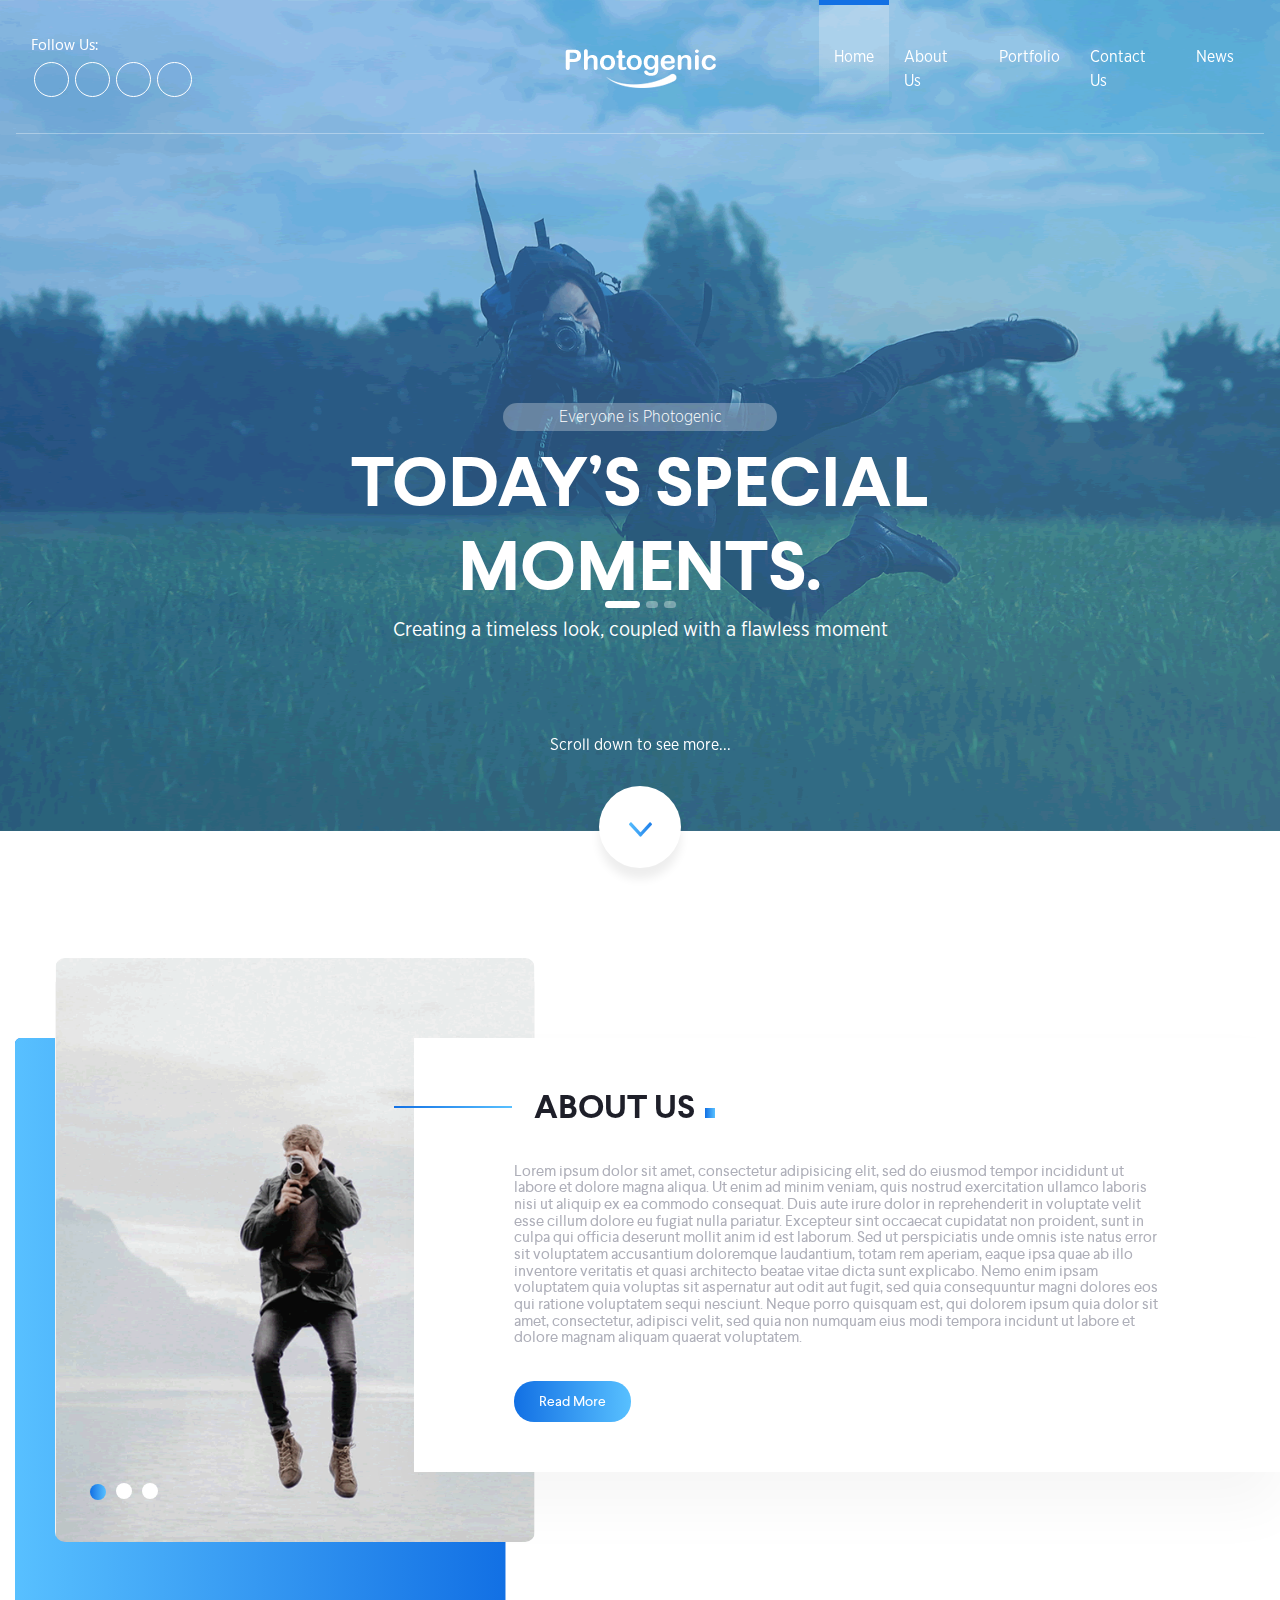
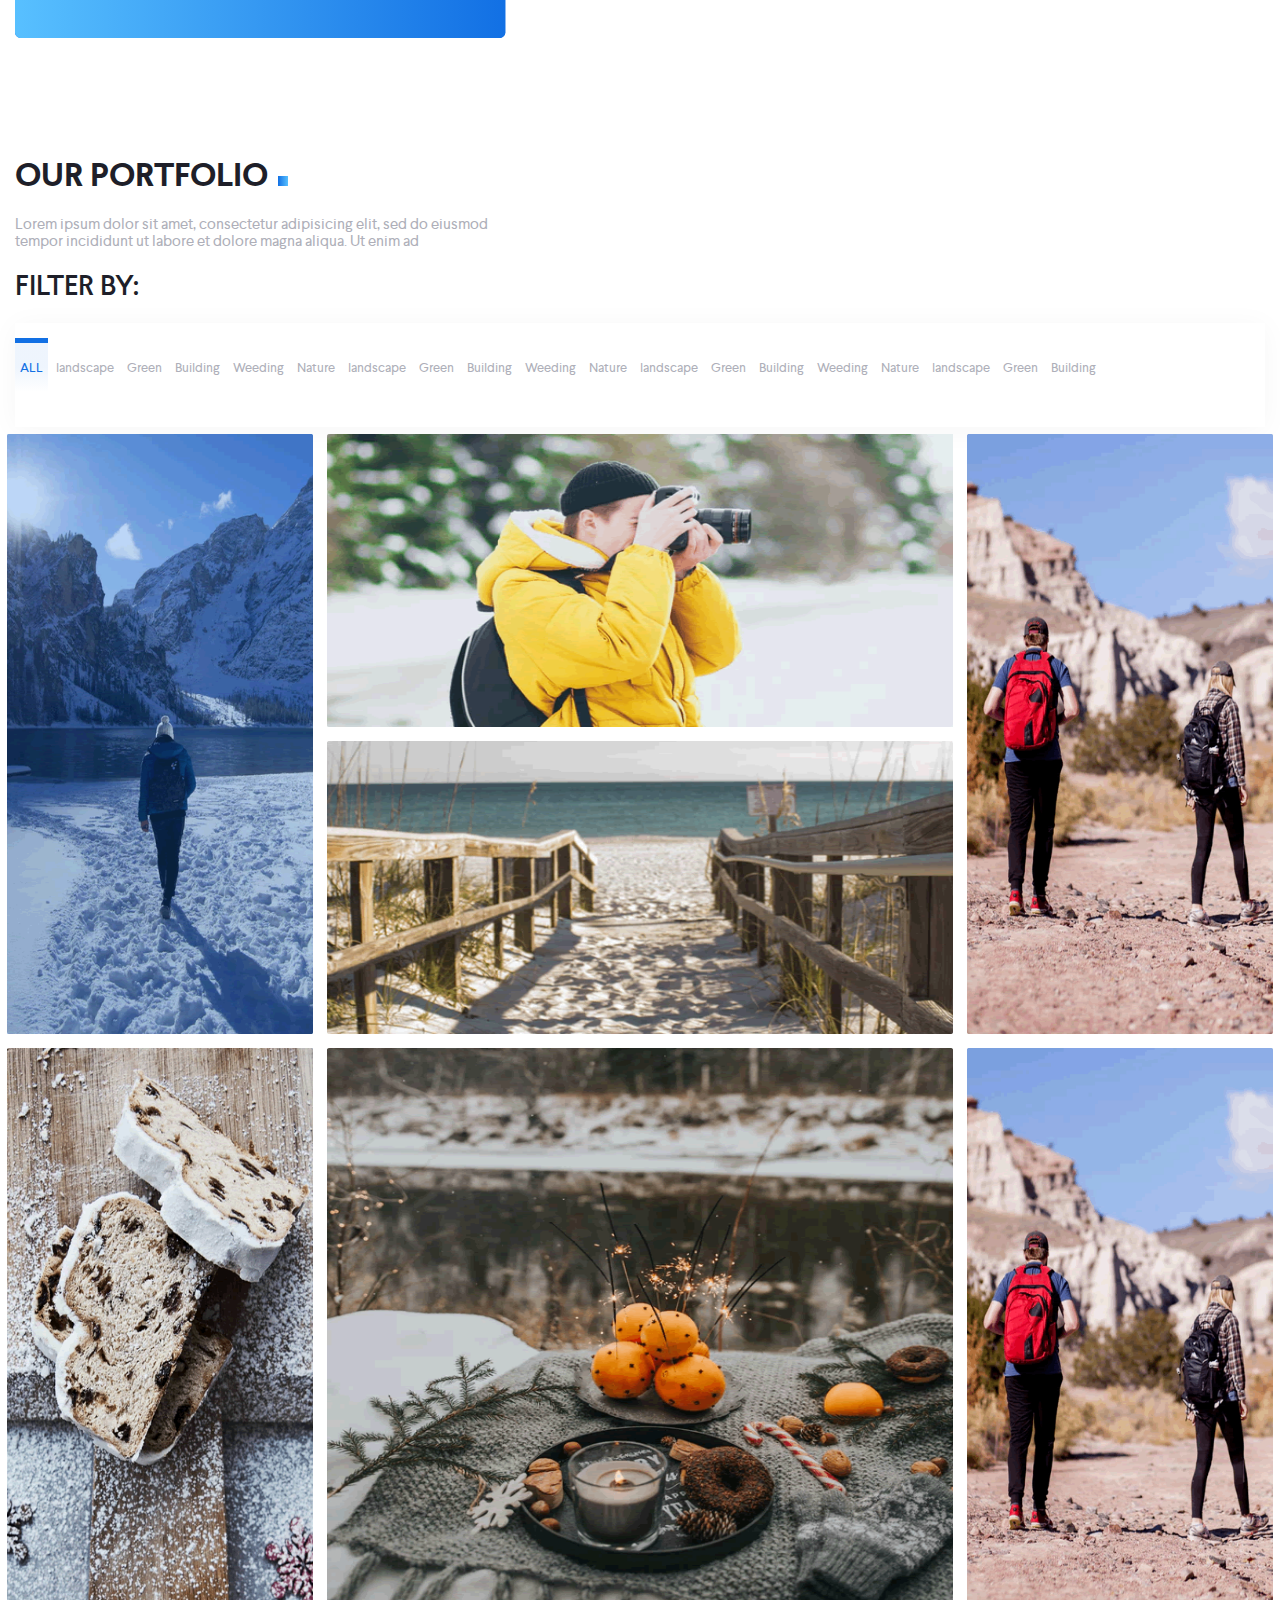
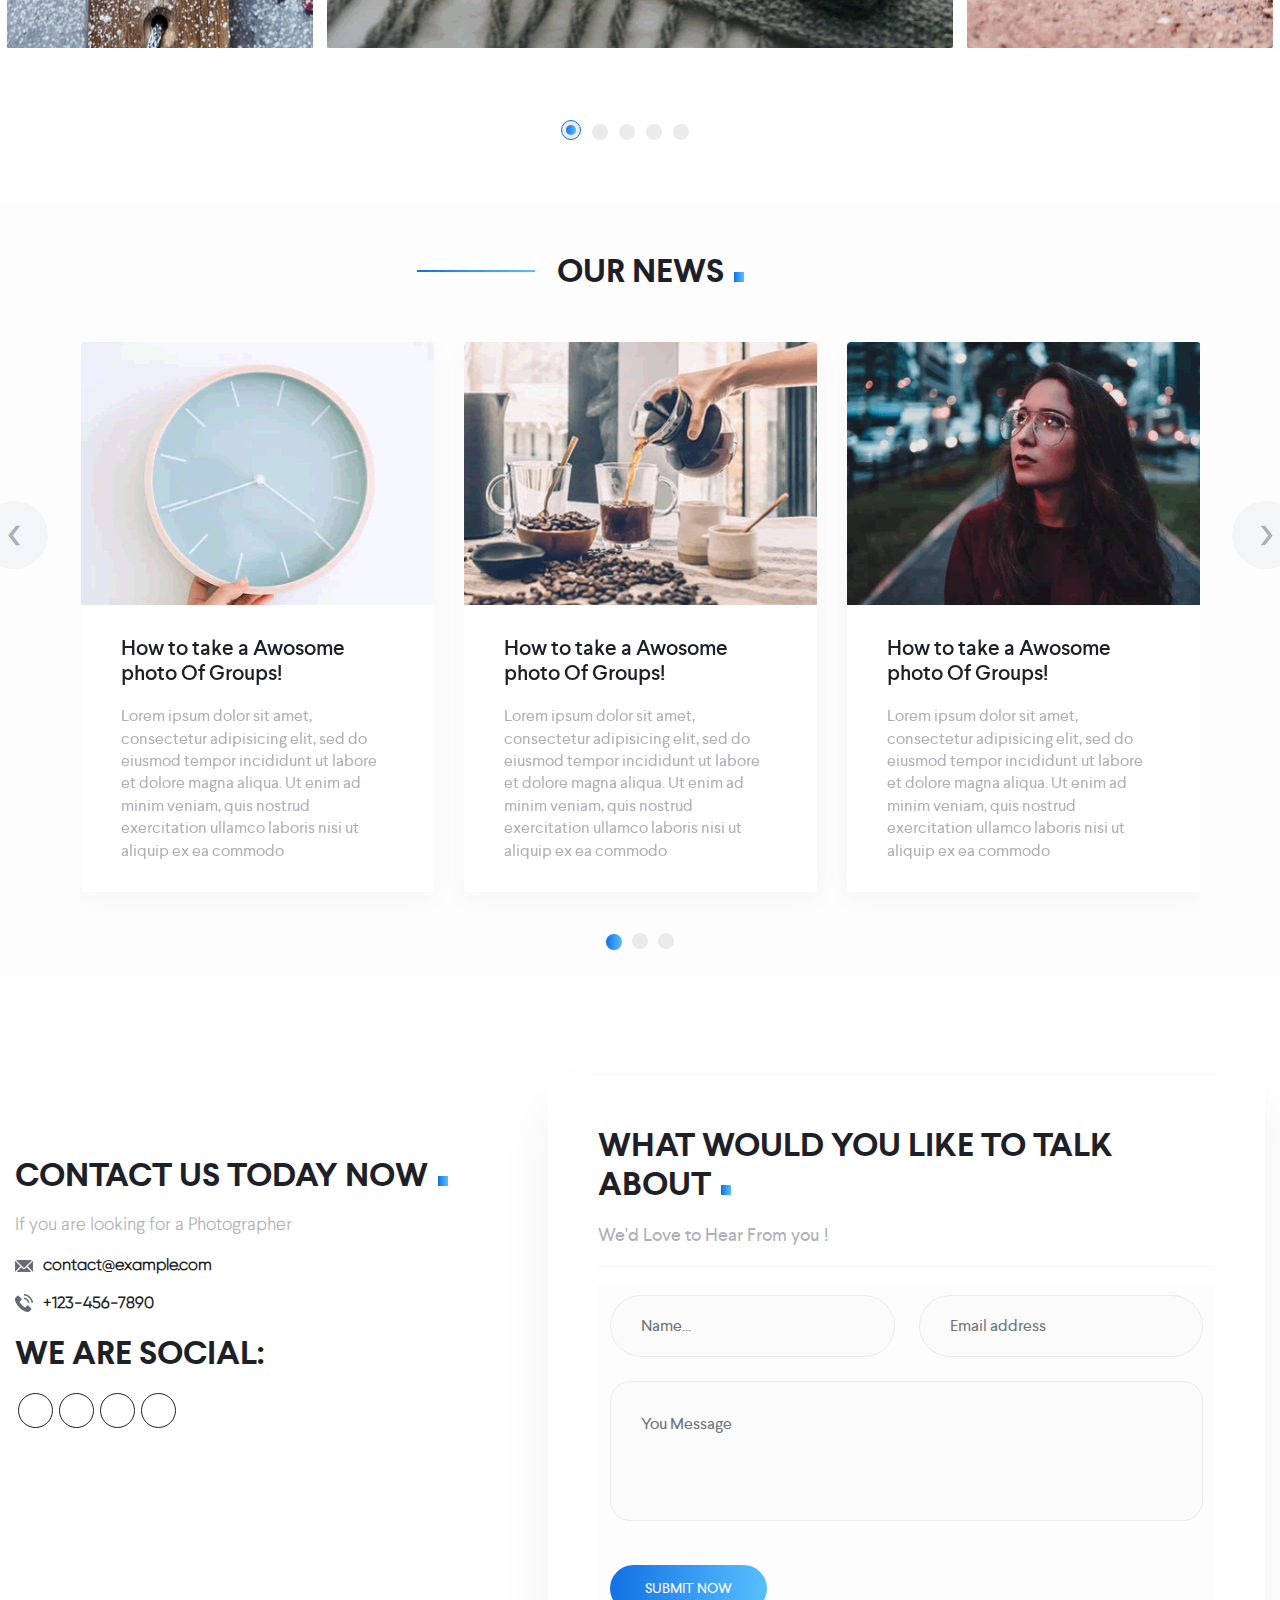
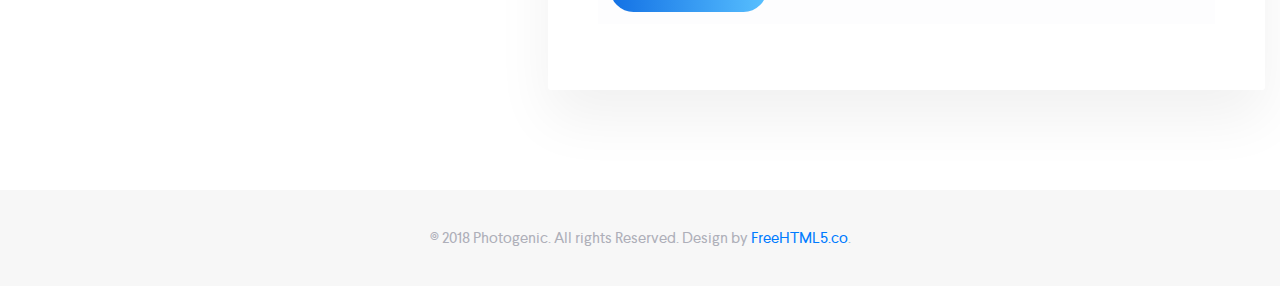
==== index.html @ c5b00cde "Add files via upload" ====
<!doctype html>
<!--
	Photogenic by FreeHTML5.co
	URL: https://freehtml5.co
-->
<html lang="en">

<head>
    <!-- Required meta tags -->
    <meta charset="utf-8">
    <meta name="viewport" content="width=device-width, initial-scale=1, shrink-to-fit=no">
    <link rel="stylesheet" href="https://use.fontawesome.com/releases/v5.6.3/css/all.css"
        integrity="sha384-UHRtZLI+pbxtHCWp1t77Bi1L4ZtiqrqD80Kn4Z8NTSRyMA2Fd33n5dQ8lWUE00s/" crossorigin="anonymous">
    <!-- owl carousel css-->
    <link rel="stylesheet" href="owl-carousel/assets/owl.carousel.min.css" type="text/css">

    <!-- Bootstrap CSS -->
    <link rel="stylesheet" href="css/bootstrap.min.css">
    <link rel="stylesheet" href="css/style.css">

    <title>Photogenic - Free Portfolio Bootstrap Template</title>
</head>

<body>

    <div id="fh5co-hero-carousel" class="carousel slide header" data-ride="carousel">
        <nav class="navbar fixed-top navbar-expand-xl">
            <div class="container">
                <a class="navbar-brand mobile-logo" href="#"><img src="images/logo.png" alt="Vista Pro" /></a>
                <button class="navbar-toggler" data-target="#my-nav" onclick="myFunction(this)" data-toggle="collapse">
                    <span class="bar1"></span> <span class="bar2"></span> <span class="bar3"></span> </button>

                <div id="my-nav" class="collapse navbar-collapse">

                    <div>
                        <p class="text-left follow">Follow Us:</p>
                        <ul class="navbar-nav float-left social-links">
                            <li class="nav-item">
                                <a class="nav-link" href="https://www.facebook.com/fh5co"><i class="fab fa-facebook-f"></i></a>
                            </li>
                            <li class="nav-item"><a class="nav-link" href="#"><i class="fab fa-pinterest-p"></i></a>
                            </li>
                            <li class="nav-item"><a class="nav-link" href="https://twitter.com/fh5co"><i class="fab fa-twitter"></i></a>
                            </li>
                            <li class="nav-item"><a class="nav-link" href="#"><i class="fab fa-google-plus-g"></i></a>
                            </li>

                        </ul>
                    </div>

                    <ul class="navbar-nav mx-auto logo-desktop">
                        <li class="nav-item active">
                            <a class="nav-link" href="#"><img src="images/logo.png" alt="Vista Pro" /></a>
                        </li>
                    </ul>

                    <ul class="navbar-nav float-right menu-links">
                        <li class="nav-item">
                            <a class="nav-link active" href="#">Home</a>
                        </li>
                        <li class="nav-item">
                            <a class="nav-link" href="#about-us">About Us</a>
                        </li>
                        <li class="nav-item">
                            <a class="nav-link" href="#portfolio">Portfolio</a>
                        </li>
                        <li class="nav-item">
                            <a class="nav-link" href="#contact">Contact Us</a>
                        </li>
                        <li class="nav-item">
                            <a class="nav-link" href="#news">News</a>
                        </li>

                    </ul>
                </div>
            </div>
        </nav>

        <div class="carousel-inner">
            <div class="carousel-item active">

                <img class="d-block w-100 home-bg" alt="home-bg" src="images/home-bg.png">

                <div class="carousel-caption d-md-block">
                    <p class="frst-hrd">Everyone is Photogenic</p>
                    <h5>Today’s SPECIAL MOMENTS.</h5>
                    <p>Creating a timeless look, coupled with a flawless moment</p>

                </div>


            </div>
            <div class="carousel-item">
                <img class="d-block w-100 home-bg" alt="home-bg" src="images/home-bg.png">

                <div class="carousel-caption d-md-block">
                    <p class="frst-hrd">Everyone is Photogenic</p>
                    <h5>Today’s SPECIAL MOMENTS.</h5>
                    <p>Creating a timeless look, coupled with a flawless moment</p>

                </div>
            </div>
            <div class="carousel-item">
                <img class="d-block w-100 home-bg" alt="home-bg" src="images/home-bg.png">

                <div class="carousel-caption d-md-block">
                    <p class="frst-hrd">Everyone is Photogenic</p>
                    <h5>Today’s SPECIAL MOMENTS.</h5>
                    <p>Creating a timeless look, coupled with a flawless moment</p>

                </div>
            </div>
            <div class="scroll-button">
                <p>Scroll down to see more...</p>
                <a href="#about-us" class="page-scroll">
                    <img src="images/arrows-down.png" alt="arrow down" />
                </a>

            </div>
        </div>
        <ul class="carousel-indicators">
            <li class="active" data-target="#fh5co-hero-carousel" data-slide-to="0" aria-current="location"></li>
            <li data-target="#fh5co-hero-carousel" data-slide-to="1"></li>
            <li data-target="#fh5co-hero-carousel" data-slide-to="2"></li>
        </ul>
    </div>


    <div class="container-fluid fh5co-about-us" id="about-us">
        <div class="container">
            <div class="row">
                <div class="col-lg-4">

                    <svg class="back-bg" viewBox="0 0 535 618">
                        <defs>
                            <linearGradient id="PSgrad_0" x1="0%" x2="100%" y1="0%" y2="0%">
                                <stop offset="0%" stop-color="rgb(88,192,255)" stop-opacity="1" />
                                <stop offset="100%" stop-color="rgb(18,112,228)" stop-opacity="1" />
                            </linearGradient>

                        </defs>
                        <path fill-rule="evenodd" fill="rgb(18, 112, 228)"
                            d="M6.000,-0.000 L499.000,-0.000 C502.314,-0.000 505.000,2.686 505.000,6.000 L505.000,612.000 C505.000,615.314 502.314,618.000 499.000,618.000 L6.000,618.000 C2.686,618.000 -0.000,615.314 -0.000,612.000 L-0.000,6.000 C-0.000,2.686 2.686,-0.000 6.000,-0.000 Z" />
                        <path fill="url(#PSgrad_0)"
                            d="M6.000,-0.000 L499.000,-0.000 C502.314,-0.000 505.000,2.686 505.000,6.000 L505.000,612.000 C505.000,615.314 502.314,618.000 499.000,618.000 L6.000,618.000 C2.686,618.000 -0.000,615.314 -0.000,612.000 L-0.000,6.000 C-0.000,2.686 2.686,-0.000 6.000,-0.000 Z" />
                    </svg>

                    <div class="owl-carousel owl-carousel1 owl-theme">
                        <div>
                            <img src="images/slide.png" alt="" class="img-fluid" />
                        </div>
                        <div>
                            <img src="images/slide.png" alt="" class="img-fluid" />
                        </div>
                        <div>
                            <img src="images/slide.png" alt="" class="img-fluid" />
                        </div>
                    </div>
                </div>
                <div class="col-lg-8">
                    <div class="about-us-content">
                        <h2>ABOUT US</h2>
                        <p>Lorem ipsum dolor sit amet, consectetur adipisicing elit, sed do eiusmod tempor incididunt ut
                            labore et dolore magna aliqua. Ut enim ad minim veniam, quis nostrud exercitation ullamco
                            laboris nisi ut aliquip ex ea commodo consequat. Duis aute irure dolor in reprehenderit in
                            voluptate velit esse cillum dolore eu fugiat nulla pariatur. Excepteur sint occaecat
                            cupidatat non proident, sunt in culpa qui officia deserunt mollit anim id est laborum. Sed
                            ut perspiciatis unde omnis iste natus error sit voluptatem accusantium doloremque
                            laudantium, totam rem aperiam, eaque ipsa quae ab illo inventore veritatis et quasi
                            architecto beatae vitae dicta sunt explicabo. Nemo enim ipsam voluptatem quia voluptas sit
                            aspernatur aut odit aut fugit, sed quia consequuntur magni dolores eos qui ratione
                            voluptatem sequi nesciunt. Neque porro quisquam est, qui dolorem ipsum quia dolor sit amet,
                            consectetur, adipisci velit, sed quia non numquam eius modi tempora incidunt ut labore et
                            dolore magnam aliquam quaerat voluptatem.</p>
                        <a href="#" class="read-more">Read More</a>
                    </div>


                </div>
            </div>
        </div>
    </div>


    <div class="container-fluid fh5co-portfolio" id="portfolio">
        <div class="container">
            <h2>OUR PORTFOLIO</h2>
            <p>Lorem ipsum dolor sit amet, consectetur adipisicing elit, sed do eiusmod tempor incididunt ut labore et
                dolore magna aliqua. Ut enim ad </p>
            <h3>FILTER BY:</h3>
            <div class="portfolio-tab portfolioFilter">
                <ul>
                    <li><a href="#" data-filter="*" class="active">ALL</a>
                    </li>
                    <li><a href="#" data-filter=".landscape">landscape</a>
                    </li>
                    <li><a href="#" data-filter=".green">Green</a>
                    </li>
                    <li><a href="#" data-filter=".building">Building</a>
                    </li>
                    <li><a href="#" data-filter=".wedding">Weeding</a>
                    </li>
                    <li><a href="#" data-filter=".nature">Nature</a>
                    </li>
                    <li><a href="#" data-filter=".landscape">landscape</a>
                    </li>
                    <li><a href="#" data-filter=".green">Green</a>
                    </li>
                    <li><a href="#" data-filter=".building">Building</a>
                    </li>
                    <li><a href="#" data-filter=".wedding">Weeding</a>
                    </li>
                    <li><a href="#" data-filter=".nature">Nature</a>
                    </li>
                    <li><a href="#" data-filter=".landscape">landscape</a>
                    </li>
                    <li><a href="#" data-filter=".green">Green</a>
                    </li>
                    <li><a href="#" data-filter=".building">Building</a>
                    </li>
                    <li><a href="#" data-filter=".wedding">Weeding</a>
                    </li>
                    <li><a href="#" data-filter=".nature">Nature</a>
                    </li>
                    <li><a href="#" data-filter=".landscape">landscape</a>
                    </li>
                    <li><a href="#" data-filter=".green">Green</a>
                    </li>
                    <li><a href="#" data-filter=".building">Building</a>
                    </li>
                </ul>
            </div>

            <div class="row">

                <div class="portfolioContainer">

                    <div class="gallary building nature green">
                        <img src="images/img1.png" alt="">
                        <div class="card-img-overlay">
                            <div class="top-buttons clearfix">
                                <a href="#"><span class="img-icon"><img src="images/share.png"
                                            alt="share icon" /></span> <span class="txt">Share Now</span></a>

                                <a href="#"><span class="img-icon"><img src="images/heart.png"
                                            alt="share icon" /></span> <span class="txt">190+ Likes</span></a>
                            </div>

                            <div class="top-buttons bottom-buttons clearfix">
                                <a href="#"><span class="txt">Contact Now</span></a>

                                <a href="#"><span class="img-icon"><img src="images/eye.png" alt="share icon" /></span>
                                    <span class="txt">Full View</span></a>
                            </div>
                        </div>

                    </div>
                    <div class="gallary center-img wedding">
                        <img src="images/img2.png" class="half-height" alt="">
                        <div class="card-img-overlay">
                            <div class="top-buttons clearfix">
                                <a href="#"><span class="img-icon"><img src="images/share.png"
                                            alt="share icon" /></span> <span class="txt">Share Now</span></a>

                                <a href="#"><span class="img-icon"><img src="images/heart.png"
                                            alt="share icon" /></span> <span class="txt">190+ Likes</span></a>
                            </div>

                            <div class="top-buttons bottom-buttons clearfix">
                                <a href="#"><span class="txt">Contact Now</span></a>

                                <a href="#"><span class="img-icon"><img src="images/eye.png" alt="share icon" /></span>
                                    <span class="txt">Full View</span></a>
                            </div>
                        </div>
                    </div>

                    <div class="gallary building">

                        <img src="images/img4.png" alt="">
                        <div class="card-img-overlay">
                            <div class="top-buttons clearfix">
                                <a href="#"><span class="img-icon"><img src="images/share.png"
                                            alt="share icon" /></span> <span class="txt">Share Now</span></a>

                                <a href="#"><span class="img-icon"><img src="images/heart.png"
                                            alt="share icon" /></span> <span class="txt">190+ Likes</span></a>
                            </div>

                            <div class="top-buttons bottom-buttons clearfix">
                                <a href="#"><span class="txt">Contact Now</span></a>

                                <a href="#"><span class="img-icon"><img src="images/eye.png" alt="share icon" /></span>
                                    <span class="txt">Full View</span></a>
                            </div>
                        </div>
                    </div>
                    <div class="gallary center-img landscape nature">
                        <img src="images/img3.png" class="half-height" alt="">
                        <div class="card-img-overlay">
                            <div class="top-buttons clearfix">
                                <a href="#"><span class="img-icon"><img src="images/share.png"
                                            alt="share icon" /></span> <span class="txt">Share Now</span></a>

                                <a href="#"><span class="img-icon"><img src="images/heart.png"
                                            alt="share icon" /></span> <span class="txt">190+ Likes</span></a>
                            </div>

                            <div class="top-buttons bottom-buttons clearfix">
                                <a href="#"><span class="txt">Contact Now</span></a>

                                <a href="#"><span class="img-icon"><img src="images/eye.png" alt="share icon" /></span>
                                    <span class="txt">Full View</span></a>
                            </div>
                        </div>
                    </div>
                    <div class="gallary">
                        <img src="images/img5.png" alt="">
                        <div class="card-img-overlay">
                            <div class="top-buttons clearfix">
                                <a href="#"><span class="img-icon"><img src="images/share.png"
                                            alt="share icon" /></span> <span class="txt">Share Now</span></a>

                                <a href="#"><span class="img-icon"><img src="images/heart.png"
                                            alt="share icon" /></span> <span class="txt">190+ Likes</span></a>
                            </div>

                            <div class="top-buttons bottom-buttons clearfix">
                                <a href="#"><span class="txt">Contact Now</span></a>

                                <a href="#"><span class="img-icon"><img src="images/eye.png" alt="share icon" /></span>
                                    <span class="txt">Full View</span></a>
                            </div>
                        </div>
                    </div>

                    <div class="gallary center-img landscape">
                        <img src="images/img6.png" alt="">
                        <div class="card-img-overlay">
                            <div class="top-buttons clearfix">
                                <a href="#"><span class="img-icon"><img src="images/share.png"
                                            alt="share icon" /></span> <span class="txt">Share Now</span></a>

                                <a href="#"><span class="img-icon"><img src="images/heart.png"
                                            alt="share icon" /></span> <span class="txt">190+ Likes</span></a>
                            </div>

                            <div class="top-buttons bottom-buttons clearfix">
                                <a href="#"><span class="txt">Contact Now</span></a>

                                <a href="#"><span class="img-icon"><img src="images/eye.png" alt="share icon" /></span>
                                    <span class="txt">Full View</span></a>
                            </div>
                        </div>
                    </div>


                    <div class="gallary building nature">
                        <img src="images/img4.png" alt="">
                        <div class="card-img-overlay">
                            <div class="top-buttons clearfix">
                                <a href="#"><span class="img-icon"><img src="images/share.png"
                                            alt="share icon" /></span> <span class="txt">Share Now</span></a>

                                <a href="#"><span class="img-icon"><img src="images/heart.png"
                                            alt="share icon" /></span> <span class="txt">190+ Likes</span></a>
                            </div>

                            <div class="top-buttons bottom-buttons clearfix">
                                <a href="#"><span class="txt">Contact Now</span></a>

                                <a href="#"><span class="img-icon"><img src="images/eye.png" alt="share icon" /></span>
                                    <span class="txt">Full View</span></a>
                            </div>
                        </div>
                    </div>

                </div>
            </div>

            <div class="row portfolioFilter">
                <ul class="indicators">
                    <li><a href="#" data-filter=".landscape" class="active"></a>
                    </li>
                    <li><a href="#" data-filter=".green"></a>
                    </li>
                    <li><a href="#" data-filter=".building"></a>
                    </li>
                    <li><a href="#" data-filter=".wedding"></a>
                    </li>
                    <li><a href="#" data-filter=".nature"></a>
                    </li>
                </ul>
            </div>
        </div>

    </div>
    <div class="container-fluid fh5co-news" id="news">
        <div class="container">
            <h2>OUR NEWS</h2>
            <div class="row">
                <div class="owl-carousel owl-carousel2 owl-theme">
                    <div>
                        <div class="card text-center"> <img class="card-img-top" src="images/news1.png" alt="">
                            <div class="card-body text-left pr-0 pl-0">
                                <h5>How to take a Awosome photo Of
                                    Groups! </h5>
                                <p class="card-text">Lorem ipsum dolor sit amet, consectetur adipisicing elit, sed do
                                    eiusmod tempor incididunt ut labore et dolore magna aliqua. Ut enim ad minim veniam,
                                    quis nostrud exercitation ullamco laboris nisi ut aliquip ex ea commodo </p>
                            </div>
                        </div>
                    </div>

                    <div>
                        <div class="card text-center"> <img class="card-img-top" src="images/news2.png" alt="">
                            <div class="card-body text-left pr-0 pl-0">
                                <h5>How to take a Awosome photo Of
                                    Groups! </h5>
                                <p class="card-text">Lorem ipsum dolor sit amet, consectetur adipisicing elit, sed do
                                    eiusmod tempor incididunt ut labore et dolore magna aliqua. Ut enim ad minim veniam,
                                    quis nostrud exercitation ullamco laboris nisi ut aliquip ex ea commodo</p>
                            </div>
                        </div>
                    </div>

                    <div>
                        <div class="card text-center"> <img class="card-img-top" src="images/news3.png" alt="">
                            <div class="card-body text-left pr-0 pl-0">
                                <h5>How to take a Awosome photo Of
                                    Groups! </h5>
                                <p class="card-text">Lorem ipsum dolor sit amet, consectetur adipisicing elit, sed do
                                    eiusmod tempor incididunt ut labore et dolore magna aliqua. Ut enim ad minim veniam,
                                    quis nostrud exercitation ullamco laboris nisi ut aliquip ex ea commodo </p>
                            </div>
                        </div>
                    </div>

                </div>
            </div>
        </div>
    </div>


    <footer class="container-fluid fh5co-footer">
        <div class="container" id="contact">
            <div class="row">
                <div class="col-lg-5">
                    <h2>CONTACT US TODAY NOW</h2>
                    <p class="light">
                        If you are looking for a Photographer
                    </p>
                    <p>
                        <span class="email"><img src="images/email.png"
                                alt="email icon" /></span><b>contact@example.com</b>
                    </p>
                    <p>
                        <span class="phone"><img src="images/phone.png" alt="phone icon" /></span><b>+123-456-7890</b>
                    </p>
                    <h3>We Are Social:</h3>
                    <ul class="navbar-nav float-left social-links footer-social">
                        <li class="nav-item">
                            <a class="nav-link" href="https://www.facebook.com/fh5co"><i class="fab fa-facebook-f"></i></a>
                        </li>
                        <li class="nav-item"><a class="nav-link" href="#"><i class="fab fa-pinterest-p"></i></a>
                        </li>
                        <li class="nav-item"><a class="nav-link" href="https://twitter.com/fh5co"><i class="fab fa-twitter"></i></a>
                        </li>
                        <li class="nav-item"><a class="nav-link" href="#"><i class="fab fa-google-plus-g"></i></a>
                        </li>

                    </ul>
                </div>

                <div class="col-lg-7">
                    <div class="form-box">
                        <h4>What would you like to talk about</h4>
                        <p>We'd Love to Hear From you !</p>
                        <hr />
                        <table class="table table-light table-borderless">
                            <tr>
                                <td><input type="text" class="form-control" placeholder="Name...">
                                </td>

                                <td><input type="text" class="form-control" placeholder="Email address">
                                </td>
                            </tr>

                            <tr>
                                <td colspan="2"><textarea class="form-control" placeholder="You Message"></textarea>
                                </td>
                            </tr>
                            <tr>
                                <td colspan="2">
                                    <button type="submit">
                                        SUBMIT NOW
                                    </button>

                                </td>
                            </tr>
                        </table>
                    </div>
                </div>


            </div>
        </div>
    </footer>
    <div class="container-fluid copy">
        <div class="col-lg-12">
            <p>&copy; 2018 Photogenic. All rights Reserved. Design by <a href="https://freehtml5.co" target="_blank">FreeHTML5.co</a>.</p>
        </div>
    </div>

    <script src="js/jquery.min.js"></script>
    <script src="js/bootstrap.min.js"></script>
    <script src="owl-carousel/owl.carousel.min.js"></script>
    <script src="js/isotope-docs.min.js?6"></script>
    <script src="js/main.js"></script>
</body>

</html>
---- css/style.css ----
/*
 * Photogenic by FreeHTML5.co
 * URL: https://freehtml5.co
 */
html, body, div, span, applet, object, iframe,
h1, h2, h3, h4, h5, h6, p, blockquote, pre,
a, abbr, acronym, address, big, cite, code,
del, dfn, em, img, ins, kbd, q, s, samp,
small, strike, strong, sub, sup, tt, var,
b, u, i, center,
dl, dt, dd, ol, ul, li,
fieldset, form, label, legend,
table, caption, tbody, tfoot, thead, tr, th, td,
article, aside, canvas, details, embed,
figure, figcaption, footer, header, hgroup,
menu, nav, output, ruby, section, summary,
time, mark, audio, video {
  margin: 0;
  padding: 0;
}

@font-face {
  font-family: "Gotham-Narrow-Book";
  src: url(../fonts/gotham-narrow-book.otf);
}
@font-face {
  font-family: "Gotham-Narrow-Black";
  src: url(../fonts/gotham-narrow-black.otf);
}
@font-face {
  font-family: "Gotham-Narrow-Light";
  src: url(../fonts/gotham-narrow-light.otf);
}
@font-face {
  font-family: "Larsseit";
  src: url(../fonts/Larsseit.ttf);
}
@font-face {
  font-family: "Larsseit-Bold";
  src: url(../fonts/Larsseit-Bold.ttf);
}
@font-face {
  font-family: "Larsseit-Light";
  src: url(../fonts/Larsseit-Light.ttf);
}
@font-face {
  font-family: "Larsseit-Medium";
  src: url(../fonts/Larsseit-Medium.ttf);
}
@font-face {
  font-family: "Gilroy-ExtraBold";
  src: url(../fonts/Gilroy-ExtraBold.otf);
}
@font-face {
  font-family: "Gilroy-Light";
  src: url(../fonts/Gilroy-Light.otf);
}
@font-face {
  font-family: "segoeui";
  src: url(../fonts/segoeui.ttf);
}
@media (min-width: 1200px) {
  .container {
    max-width: 1340px;
  }
}
body {
  font-family: "Larsseit";
  color: #aeafb9;
}

.container-fluid {
  padding: 100px 0;
}

h2::before, h2::after, .fh5co-about-us .owl-carousel1 .owl-dots .active span, .read-more, .fh5co-news .owl-carousel2 .owl-dots .active span, .form-box h4::after, .form-box button {
  background-image: -moz-linear-gradient(0deg, #1270e4 0%, #58c0ff 100%);
  background-image: -webkit-linear-gradient(0deg, #1270e4 0%, #58c0ff 100%);
  background-image: -ms-linear-gradient(0deg, #1270e4 0%, #58c0ff 100%);
}

nav.fixed-top {
  padding-top: 0;
}

.header .fixed-top {
  position: absolute;
}
.header .container {
  border-bottom: 1px solid rgba(255, 255, 255, 0.341);
}
.header .container p.follow {
  color: #ffffff;
  font-family: "segoeui";
  margin-bottom: 10px;
}
.header .home-bg {
  min-height: 430px;
  max-height: 105vh;
}
.header .carousel-caption {
  bottom: 0;
  top: 383px;
}
.header .frst-hrd {
  font-family: "Gotham-Narrow-Light";
  background-color: rgba(255, 255, 255, 0.29);
  border-radius: 20px;
  max-width: 274px;
  margin: 0 auto;
  padding: 5px;
  font-size: 16px;
  color: #ffffff;
}
.header h5 {
  font-size: 70px;
  font-family: "Larsseit-Bold";
  text-transform: uppercase;
  max-width: 600px;
  margin: 10px auto;
  text-align: center;
}
.header h5 + p {
  font-family: "Gotham-Narrow-Book";
  font-size: 20px;
  color: #ffffff;
}
.header ul.carousel-indicators {
  bottom: 280px;
  position: absolute;
  z-index: 55;
}
.header ul.carousel-indicators li {
  background-color: rgba(255, 255, 255, 0.349);
  display: inline-block;
  list-style-type: none;
  width: 12px;
  height: 7px;
  border-radius: 10px;
  margin: 0 3px;
  cursor: pointer;
}
.header ul.carousel-indicators li.active {
  width: 35px;
  background: #ffffff;
}
@media (max-width: 1199px) {
  .header ul.carousel-indicators {
    bottom: 200px;
  }
}
@media (max-width: 738px) {
  .header ul.carousel-indicators {
    bottom: 110px;
  }
}
@media (max-width: 1199px) {
  .header .carousel-caption {
    top: 200px;
  }
}
@media (max-width: 991px) {
  .header h5 {
    font-size: 50px;
  }
  .header .carousel-caption {
    top: 150px;
  }
}
@media (max-width: 767px) {
  .header h5 {
    font-size: 36px;
    max-width: 300px;
  }
  .header h5 + p {
    font-size: 16px;
  }
  .header .carousel-caption {
    top: 100px;
  }
  .header .carousel-caption ul {
    margin-top: 20px;
  }
}

.bar1,
.bar2,
.bar3 {
  width: 25px;
  height: 2px;
  background-color: #fff;
  margin: 5px 0;
  transition: 0.4s;
  display: block;
  position: relative;
}

.change .bar1 {
  -webkit-transform: rotate(-42deg) translate(-2px, 6px);
  transform: rotate(-42deg) translate(-2px, 6px);
}

.change .bar2 {
  opacity: 0;
}

.change .bar3 {
  -webkit-transform: rotate(46deg) translate(-4px, -8px);
  transform: rotate(46deg) translate(-4px, -8px);
}

.scroll-button {
  text-align: center;
}
.scroll-button p {
  display: block;
  position: absolute;
  left: 0;
  right: 0;
  margin-top: -50px;
  color: #fff;
  font-size: 16px;
  font-family: "Gotham-Narrow-Book";
}
.scroll-button a {
  background: #ffffff;
  border-radius: 50%;
  display: block;
  width: 82px;
  height: 82px;
  box-shadow: 0px 11px 10px 0px rgba(0, 0, 0, 0.07);
  text-align: center;
  padding-top: 30px;
  margin: 0 auto;
  margin-top: -45px;
  z-index: 55;
  position: relative;
  cursor: pointer;
  margin-bottom: 20px;
}

.social-links {
  width: 430px;
}
.social-links li {
  border: 1px solid #ffffff;
  border-radius: 50%;
  height: 35px;
  width: 35px;
  text-align: center;
  margin: 0 3px;
}
.social-links li a {
  color: #ffffff;
  padding: 5px;
}
@media (max-width: 1199px) {
  .social-links {
    float: left !important;
    display: block;
  }
  .social-links li {
    float: left;
  }
}

.menu-links {
  width: 430px;
}
.menu-links li {
  margin: 0px;
}
.menu-links li a {
  color: #ffffff;
  font-family: "Gotham-Narrow-Book";
  padding: 40px 15px !important;
  border-top: 5px solid transparent;
}
.menu-links li a.active {
  background-image: linear-gradient(to bottom, rgba(255, 255, 255, 0.22), rgba(255, 255, 255, 0.22), transparent);
  border-top: 5px solid #1270e4;
}
@media (max-width: 1199px) {
  .menu-links {
    float: left !important;
    margin-top: 20px;
  }
  .menu-links li a {
    padding: 10px 15px !important;
  }
}

.navbar-collapse.show {
  background: rgba(0, 0, 0, 0.4);
  transition: .2s;
}

.mobile-logo {
  display: none;
}
@media (max-width: 1199px) {
  .mobile-logo {
    display: block;
    margin: 20px 0;
  }
}

@media (max-width: 1199px) {
  .logo-desktop {
    display: none;
  }
}

h2 {
  font-family: "Larsseit-Bold";
  font-size: 33px;
  color: #1e1f29;
}
h2::before {
  position: absolute;
  content: "";
  width: 118px;
  height: 2px;
  margin-top: 18px;
  margin-left: -140px;
}
h2::after {
  position: absolute;
  content: "";
  height: 10px;
  width: 10px;
  margin-top: 20px;
  margin-left: 10px;
}

p {
  font-family: "Larsseit";
  color: #aeafb9;
  font-size: 14.583px;
  line-height: 1.143;
}

.fh5co-about-us {
  padding: 150px 0;
}
.fh5co-about-us h2 {
  margin-left: 20px;
}
.fh5co-about-us p {
  margin: 35px 0;
}
.fh5co-about-us .owl-carousel1 {
  margin-left: 40px;
  margin-top: -80px;
  width: 480px;
}
.fh5co-about-us .owl-carousel1 img {
  border-radius: 10px;
}
.fh5co-about-us .owl-carousel1 .owl-nav {
  display: none;
}
.fh5co-about-us .owl-carousel1 .owl-dots {
  text-align: left;
  margin-left: 30px;
  margin-top: -60px;
}
.fh5co-about-us .owl-carousel1 .owl-dots span {
  position: relative;
  height: 16px;
  width: 16px;
  border-radius: 50%;
  display: block;
  background: #ffffff;
  margin: 0 5px;
}
.fh5co-about-us .owl-carousel1 .owl-dots .active {
  box-shadow: none;
}
.fh5co-about-us .owl-carousel1 .owl-dots .active span {
  box-shadow: none;
  margin-bottom: -1px;
}
@media (max-width: 1199px) {
  .fh5co-about-us .owl-carousel1 {
    width: 350px;
    margin-top: 0px;
  }
}
@media (max-width: 991px) {
  .fh5co-about-us .col-lg-4 {
    margin-bottom: 100px;
  }
  .fh5co-about-us .owl-carousel1 {
    margin-top: -70px;
  }
}
@media (max-width: 450px) {
  .fh5co-about-us .owl-carousel1 {
    width: 100%;
    margin: 0;
    padding: 30px;
    margin-top: -100px;
  }
}

.about-us-content {
  box-shadow: 0px 34px 57px 0px rgba(0, 0, 0, 0.04);
  background: #ffffff;
  position: absolute;
  padding-left: 100px;
  margin-left: -28px;
  z-index: 5;
  padding: 50px 100px;
  padding-right: 120px;
}
@media (max-width: 1199px) {
  .about-us-content {
    margin-left: -18px;
    padding: 20px 30px;
  }
}
@media (max-width: 991px) {
  .about-us-content {
    position: relative;
    margin-left: 0;
    padding: 20px 30px;
  }
}

a {
  text-decoration: none !important;
}

.read-more {
  color: #fff !important;
  font-family: "Larsseit";
  font-size: 14px;
  padding: 10px 25px;
  border-radius: 20px;
  display: inline-block;
}
.read-more:hover {
  box-shadow: 0px 2px 5px #cccccc;
  transition: all 0.3s;
}

.back-bg {
  position: absolute;
  min-height: 600px;
}
@media (max-width: 1199px) {
  .back-bg {
    height: 100%;
    min-height: 400px;
    margin-bottom: 100px;
  }
}
@media (max-width: 450px) {
  .back-bg {
    width: 100%;
    min-height: 320px;
    margin-left: -30px;
  }
}

.fh5co-portfolio {
  padding-bottom: 0;
}
.fh5co-portfolio h3 {
  font-family: "Larsseit-Medium";
  color: #1e1f29;
  text-transform: uppercase;
  line-height: 1.2;
  margin: 20px 0;
}
.fh5co-portfolio p {
  max-width: 512px;
  margin-top: 20px;
}

.portfolio-tab {
  background-color: #ffffff;
  box-shadow: 0px 3px 27px 0px rgba(0, 0, 0, 0.04);
}
.portfolio-tab ul {
  margin-bottom: 30px;
}
.portfolio-tab ul li {
  list-style-type: none;
  display: inline-block;
}
.portfolio-tab ul li a {
  color: #aeafb9;
  padding: 15px 5px;
  font-size: 13px;
  display: block;
}
.portfolio-tab ul li a.active {
  background-image: linear-gradient(to bottom, rgba(18, 112, 228, 0.071), rgba(18, 112, 228, 0.071), transparent);
  background-image: -moz-linear-gradient(to bottom, rgba(18, 112, 228, 0.071), rgba(18, 112, 228, 0.071), transparent);
  background-image: -webkit-linear-gradient(to bottom, rgba(18, 112, 228, 0.071), rgba(18, 112, 228, 0.071), transparent);
  background-image: -ms-linear-gradient(to bottom, rgba(18, 112, 228, 0.071), rgba(18, 112, 228, 0.071), transparent);
  border-top: 5px solid #1270e4;
  color: #1270e4;
}

.portfolioFilter {
  padding: 15px 0 5px 0;
  width: 100%;
}

.portfolioContainer {
  border-radius: 3px;
  width: 100%;
}

.isotope-item {
  z-index: 2;
}

.isotope-hidden.isotope-item {
  pointer-events: none;
  z-index: 1;
}

.isotope,
.isotope .isotope-item {
  /* change duration value to whatever you like */
  -webkit-transition-duration: 0.8s;
  -moz-transition-duration: 0.8s;
  transition-duration: 0.8s;
}

.isotope {
  -webkit-transition-property: height, width;
  -moz-transition-property: height, width;
  transition-property: height, width;
}

.isotope .isotope-item {
  -webkit-transition-property: -webkit-transform, opacity;
  -moz-transition-property: -moz-transform, opacity;
  transition-property: transform, opacity;
}

.gallary {
  width: 25%;
  padding: 7px;
}
.gallary img {
  width: 100%;
  height: 600px;
}
.gallary img.half-height {
  height: 293px;
}
.gallary .card-img-overlay {
  transition: all 0.3s;
  -webkit-transition: all 0.3s;
  -ms-transition: all 0.3s;
  -moz-transition: all 0.3s;
  -o-transition: all 0.3s;
  display: none;
}
.gallary:hover .card-img-overlay {
  display: block;
}
@media (max-width: 991px) {
  .gallary {
    width: 50%;
  }
  .gallary img {
    height: auto;
  }
  .gallary img.half-height {
    height: auto;
  }
}
@media (max-width: 450px) {
  .gallary {
    width: 100%;
  }
}

.center-img {
  width: 50%;
}
@media (max-width: 450px) {
  .center-img {
    width: 100%;
  }
}

.top-buttons .img-icon {
  border-radius: 50%;
  background-color: white;
  box-shadow: 0px 3px 7px 0px rgba(0, 0, 0, 0.23);
  width: 42px;
  height: 42px;
  display: block;
  text-align: center;
  float: left;
  margin-right: 10px;
}
.top-buttons .img-icon img {
  height: auto;
  max-width: 20px;
  margin-top: 12px;
}
.top-buttons .txt {
  top: 8px;
  position: relative;
}
.top-buttons a {
  color: #fff;
  float: left;
}
.top-buttons a:nth-child(2) {
  float: right;
}

.bottom-buttons {
  position: absolute;
  bottom: 20px;
  display: block !important;
  left: 20px;
  right: 20px;
}
.bottom-buttons a {
  font-size: 14.583px;
  font-family: "Larsseit";
  background: #ffffff;
  display: block;
  padding: 8px 20px 20px 20px;
  border-radius: 30px;
  height: 50px;
}
.bottom-buttons a .txt {
  background: -webkit-linear-gradient(left, #1270e4, #58c0ff);
  background: -ms-linear-gradient(left, #1270e4, #58c0ff);
  background: -moz-linear-gradient(left, #1270e4, #58c0ff);
  background: -o-linear-gradient(left, #1270e4, #58c0ff);
  -webkit-background-clip: text;
  -ms-background-clip: text;
  -o-background-clip: text;
  -webkit-text-fill-color: transparent;
  -ms-text-fill-color: transparent;
  -o-text-fill-color: transparent;
}
.bottom-buttons .img-icon {
  box-shadow: none;
  background: transparent;
  height: auto;
  width: auto;
}

.indicators {
  margin: 50px auto;
}
.indicators li {
  display: inline-block;
  list-style-type: none;
  margin: 0 4px;
}
.indicators li a {
  border-radius: 50%;
  background-color: #ebebeb;
  width: 16px;
  height: 16px;
  display: block;
}
.indicators li a.active {
  border-width: 0.8px;
  border: 1px solid #1270e4;
  border-radius: 50%;
  height: 20px;
  width: 20px;
}
.indicators li a.active::after {
  position: absolute;
  content: "";
  background-image: -moz-linear-gradient(-11deg, #1270e4 0%, #58c0ff 100%);
  background-image: -webkit-linear-gradient(-11deg, #1270e4 0%, #58c0ff 100%);
  background-image: -ms-linear-gradient(-11deg, #1270e4 0%, #58c0ff 100%);
  height: 10px;
  width: 10px;
  border-radius: 50%;
  margin-top: 4px;
  margin-left: 4px;
}

.card {
  border: none;
}

.fh5co-news {
  background: #fdfdfd;
  padding-top: 50px;
  padding-bottom: 0;
}
.fh5co-news .row {
  padding: 0 80px;
}
@media (max-width: 767px) {
  .fh5co-news .row {
    padding: 0;
  }
}
.fh5co-news h2 {
  text-align: center;
  margin-bottom: 50px;
}
.fh5co-news h5 {
  font-family: "Larsseit-Medium";
  color: #1e1f29;
  font-size: 21px;
}
.fh5co-news p {
  font-size: 16px;
  line-height: 1.4;
  margin-top: 20px;
}
.fh5co-news .card {
  box-shadow: 0px 8px 29px 0px rgba(23, 23, 23, 0.03);
}
.fh5co-news .card-body {
  padding: 30px 40px !important;
}
.fh5co-news .owl-nav {
  display: none;
}
.fh5co-news .owl-carousel2 .owl-dots {
  text-align: center;
  margin: 20px auto;
  display: block;
}
.fh5co-news .owl-carousel2 .owl-dots button {
  outline: none !important;
}
.fh5co-news .owl-carousel2 .owl-dots span {
  position: relative;
  height: 16px;
  width: 16px;
  border-radius: 50%;
  display: block;
  background: #ebebeb;
  margin: 0 5px;
}
.fh5co-news .owl-carousel2 .owl-dots .active {
  box-shadow: none;
}
.fh5co-news .owl-carousel2 .owl-dots .active span {
  box-shadow: none;
  margin-bottom: -1px;
}
.fh5co-news .owl-carousel2 .owl-item {
  margin-bottom: 20px;
}
.fh5co-news .owl-carousel2 .owl-nav {
  display: block !important;
  position: absolute;
  top: 25%;
  width: 100%;
}
.fh5co-news .owl-carousel2 .owl-prev,
.fh5co-news .owl-carousel2 .owl-next {
  font-size: 50px !important;
  color: #666666;
  position: absolute;
  outline: none;
  background: #f4f5f6 !important;
  border-radius: 50%;
  height: 68px;
  width: 68px;
}
.fh5co-news .owl-carousel2 .owl-prev span,
.fh5co-news .owl-carousel2 .owl-next span {
  position: relative;
  top: -7px;
}
.fh5co-news .owl-carousel2 .owl-prev:hover,
.fh5co-news .owl-carousel2 .owl-next:hover {
  color: #1270e4;
  background: #ffffff !important;
  box-shadow: 0px 11px 10px 0px rgba(0, 0, 0, 0.07);
}
@media (max-width: 767px) {
  .fh5co-news .owl-carousel2 .owl-prev,
  .fh5co-news .owl-carousel2 .owl-next {
    display: none !important;
  }
}
.fh5co-news .owl-carousel2 .owl-prev {
  left: -100px;
}
.fh5co-news .owl-carousel2 .owl-next {
  right: -100px;
}

footer.fh5co-footer h2 {
  margin-top: 80px;
}
footer.fh5co-footer .light {
  font-family: "Larsseit-Light";
  font-size: 18px;
}
footer.fh5co-footer p {
  margin: 20px 0;
}
footer.fh5co-footer p span {
  margin-right: 10px;
}
footer.fh5co-footer p span.phone {
  top: -2px;
  position: relative;
}
footer.fh5co-footer p b {
  color: #1e1f29;
  font-family: "Gilroy-Light";
  font-weight: 700;
  font-size: 16px;
}
footer.fh5co-footer h3 {
  font-family: "Larsseit-Bold";
  font-size: 33px;
  color: #1e1f29;
  text-transform: uppercase;
}
footer.fh5co-footer .social-links {
  display: inline-block !important;
  margin-top: 20px;
}
footer.fh5co-footer .social-links li {
  border-color: #1e1f29;
  float: left;
}
footer.fh5co-footer .social-links li a {
  color: #1e1f29;
}
@media (max-width: 991px) {
  footer.fh5co-footer .col-lg-5 {
    text-align: center;
    margin-bottom: 50px;
  }
  footer.fh5co-footer .social-links {
    display: inline-block !important;
    margin-top: 20px;
    float: none !important;
    width: auto;
  }
}

.form-box {
  border-radius: 3px;
  background-color: white;
  box-shadow: 0px 29px 57px 0px rgba(22, 20, 24, 0.06);
  padding: 50px;
}
.form-box h4 {
  font-family: "Larsseit-Bold";
  font-size: 33px;
  color: #1e1f29;
  text-transform: uppercase;
}
.form-box h4::after {
  position: absolute;
  content: "";
  height: 10px;
  width: 10px;
  margin-top: 20px;
  margin-left: 10px;
}
.form-box p {
  font-size: 18px;
}
.form-box hr {
  border: none;
  border-top: 1px solid #f7f7f7;
}
.form-box input[type="text"],
.form-box textarea {
  border: 1px solid #ebebeb;
  background-color: rgba(235, 235, 235, 0.09);
  padding: 30px;
  border-radius: 40px;
}
.form-box textarea {
  resize: none;
  min-height: 140px;
  border-radius: 20px;
}
.form-box button {
  color: #fff;
  font-size: 14px;
  font-family: "Larsseit";
  padding: 13px 35px;
  border-radius: 40px;
  border: none;
  cursor: pointer;
  margin-top: 20px;
}
@media (max-width: 550px) {
  .form-box {
    padding: 20px;
  }
}

.copy {
  text-align: center;
  background: #f7f7f7;
  padding: 40px 0;
  display: block;
  font-family: "Gilroy-Light";
}

.parallax-window {
  min-height: 1027px;
  position: relative;
  z-index: 55;
  top: 0;
  left: 0;
  right: 0;
  min-height: 1027px;
}
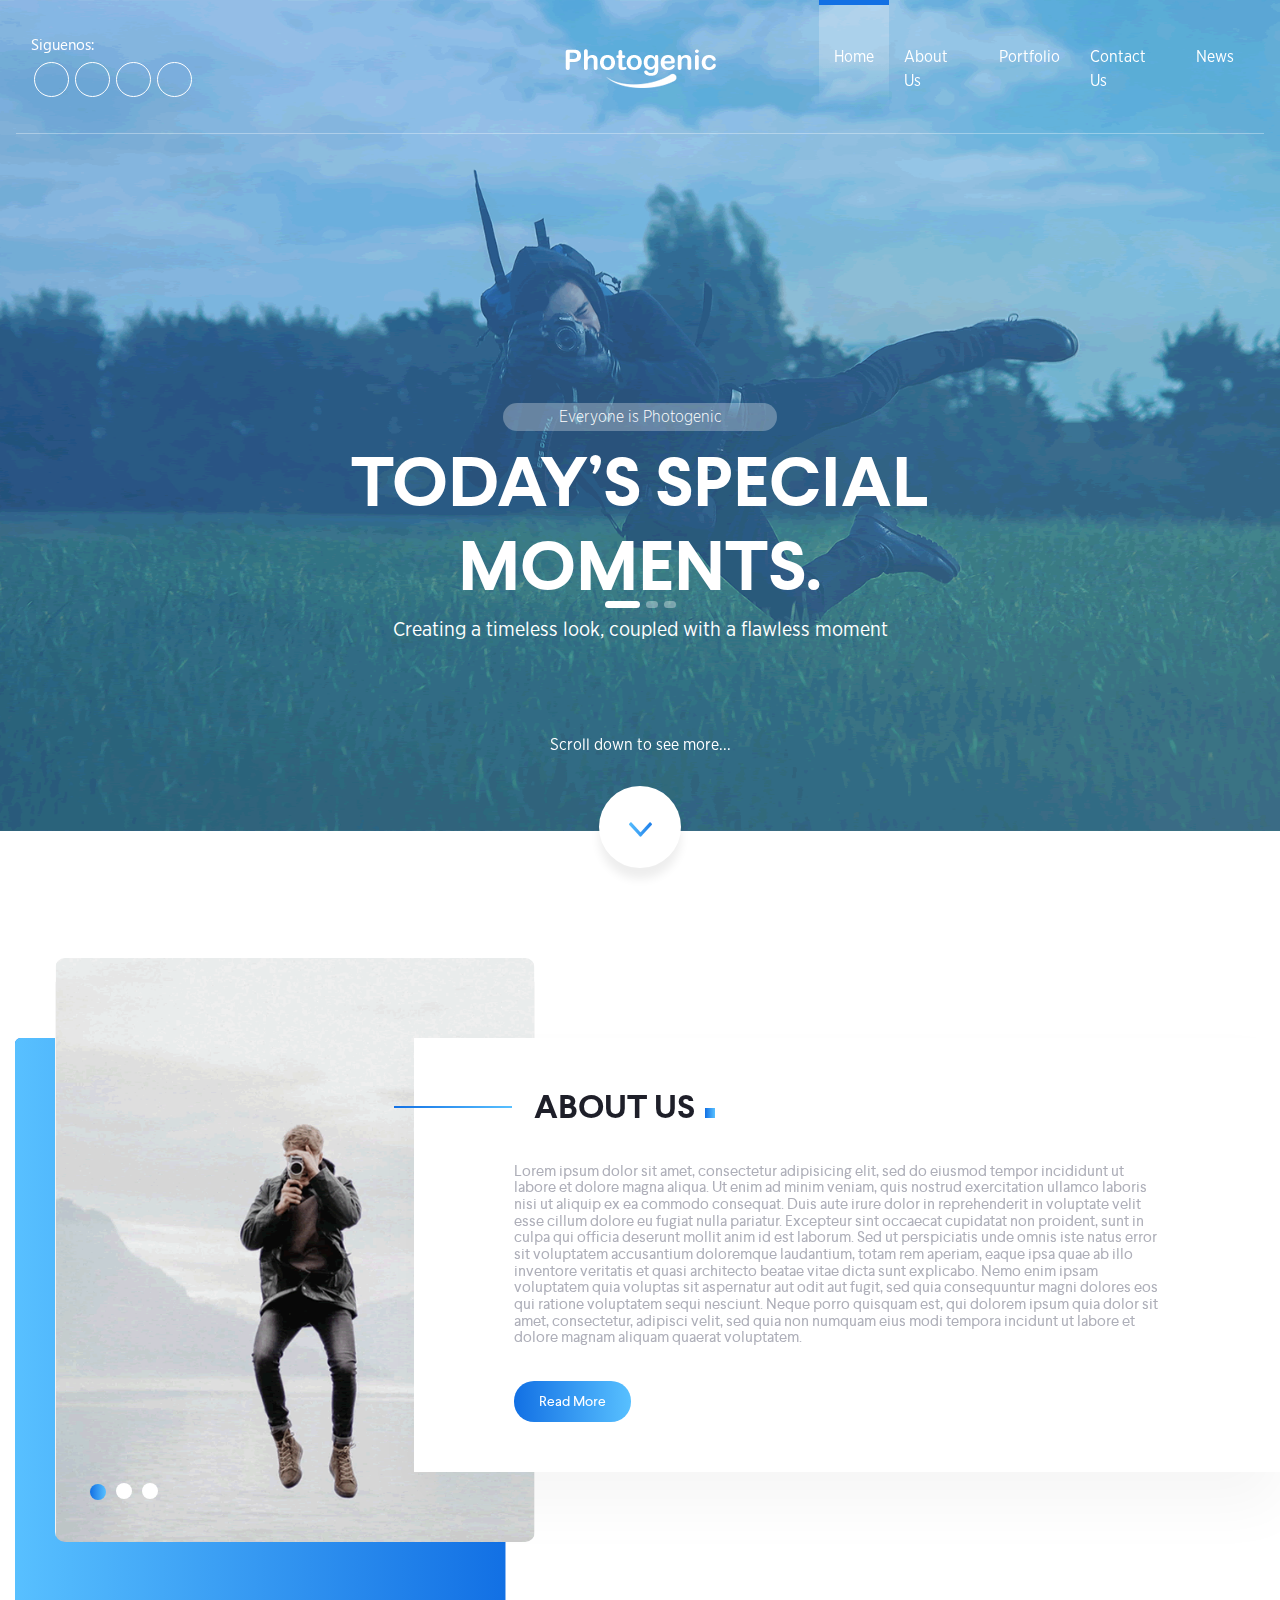
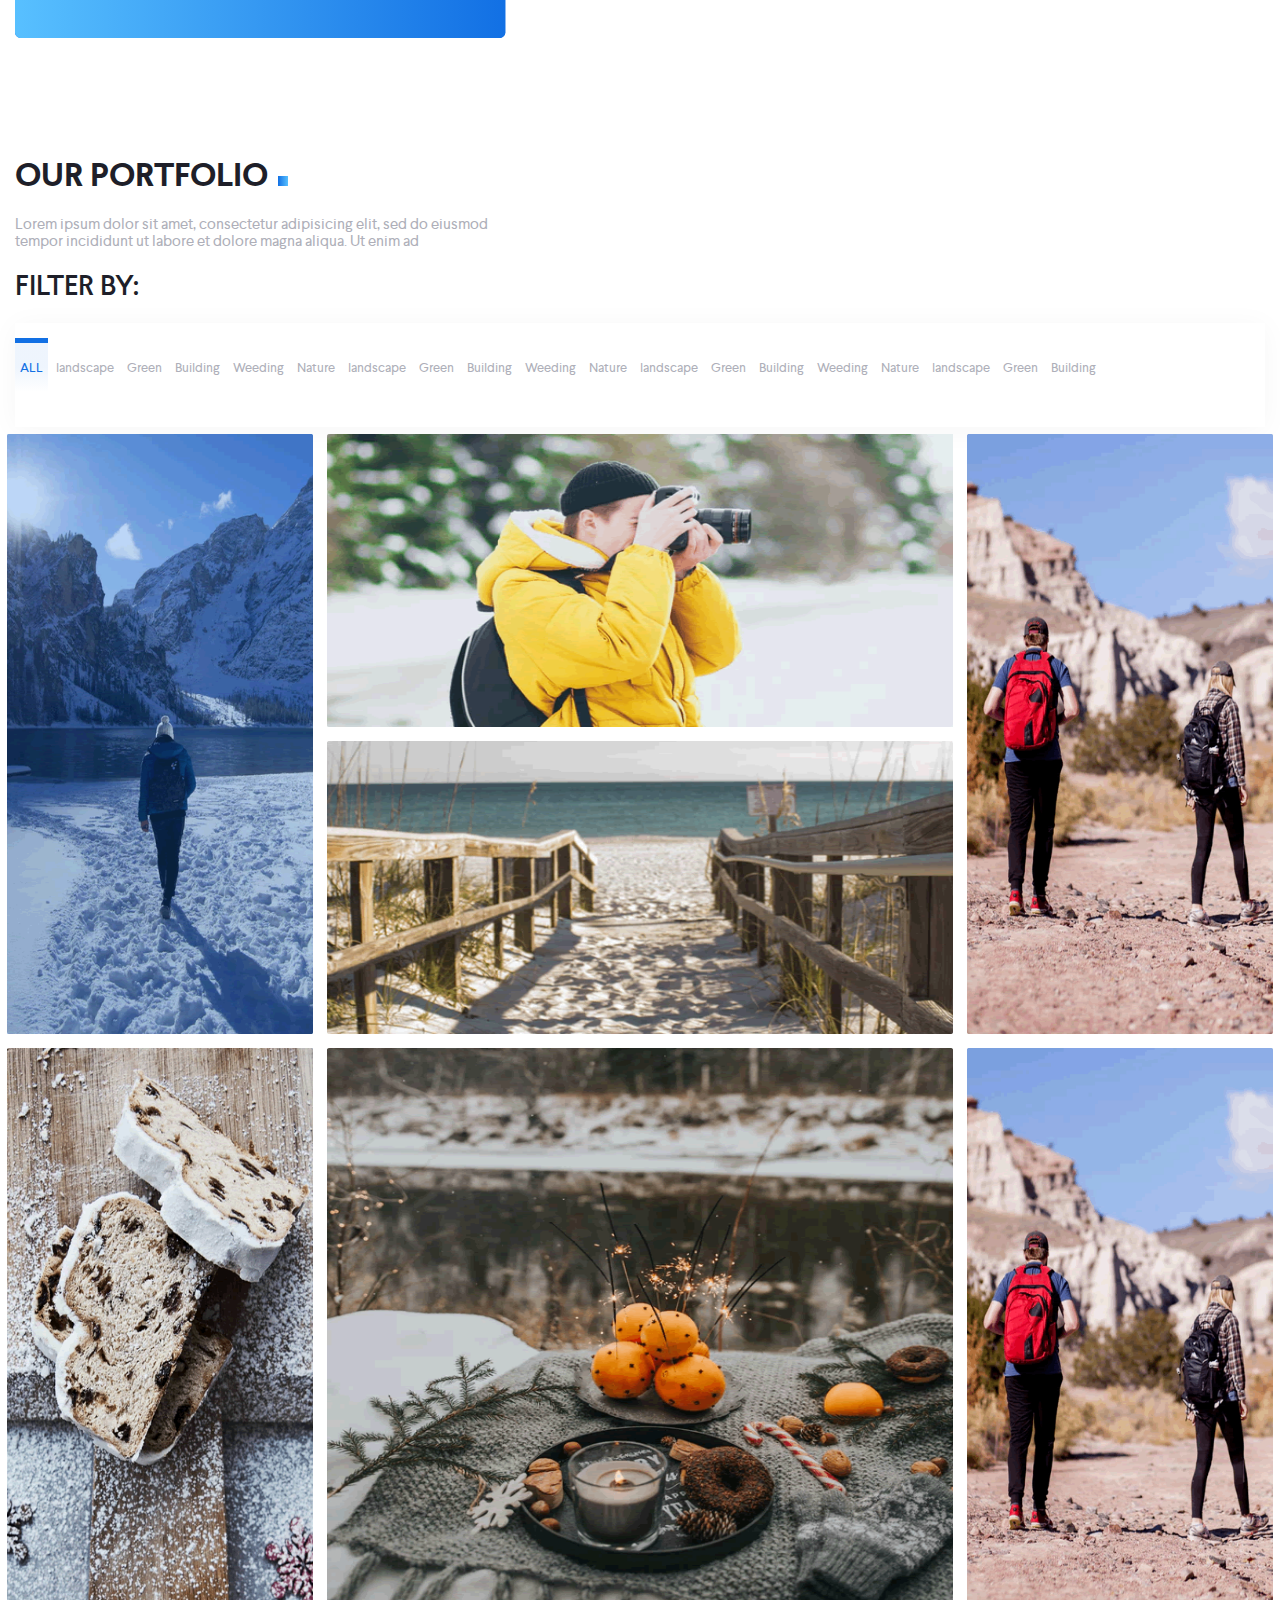
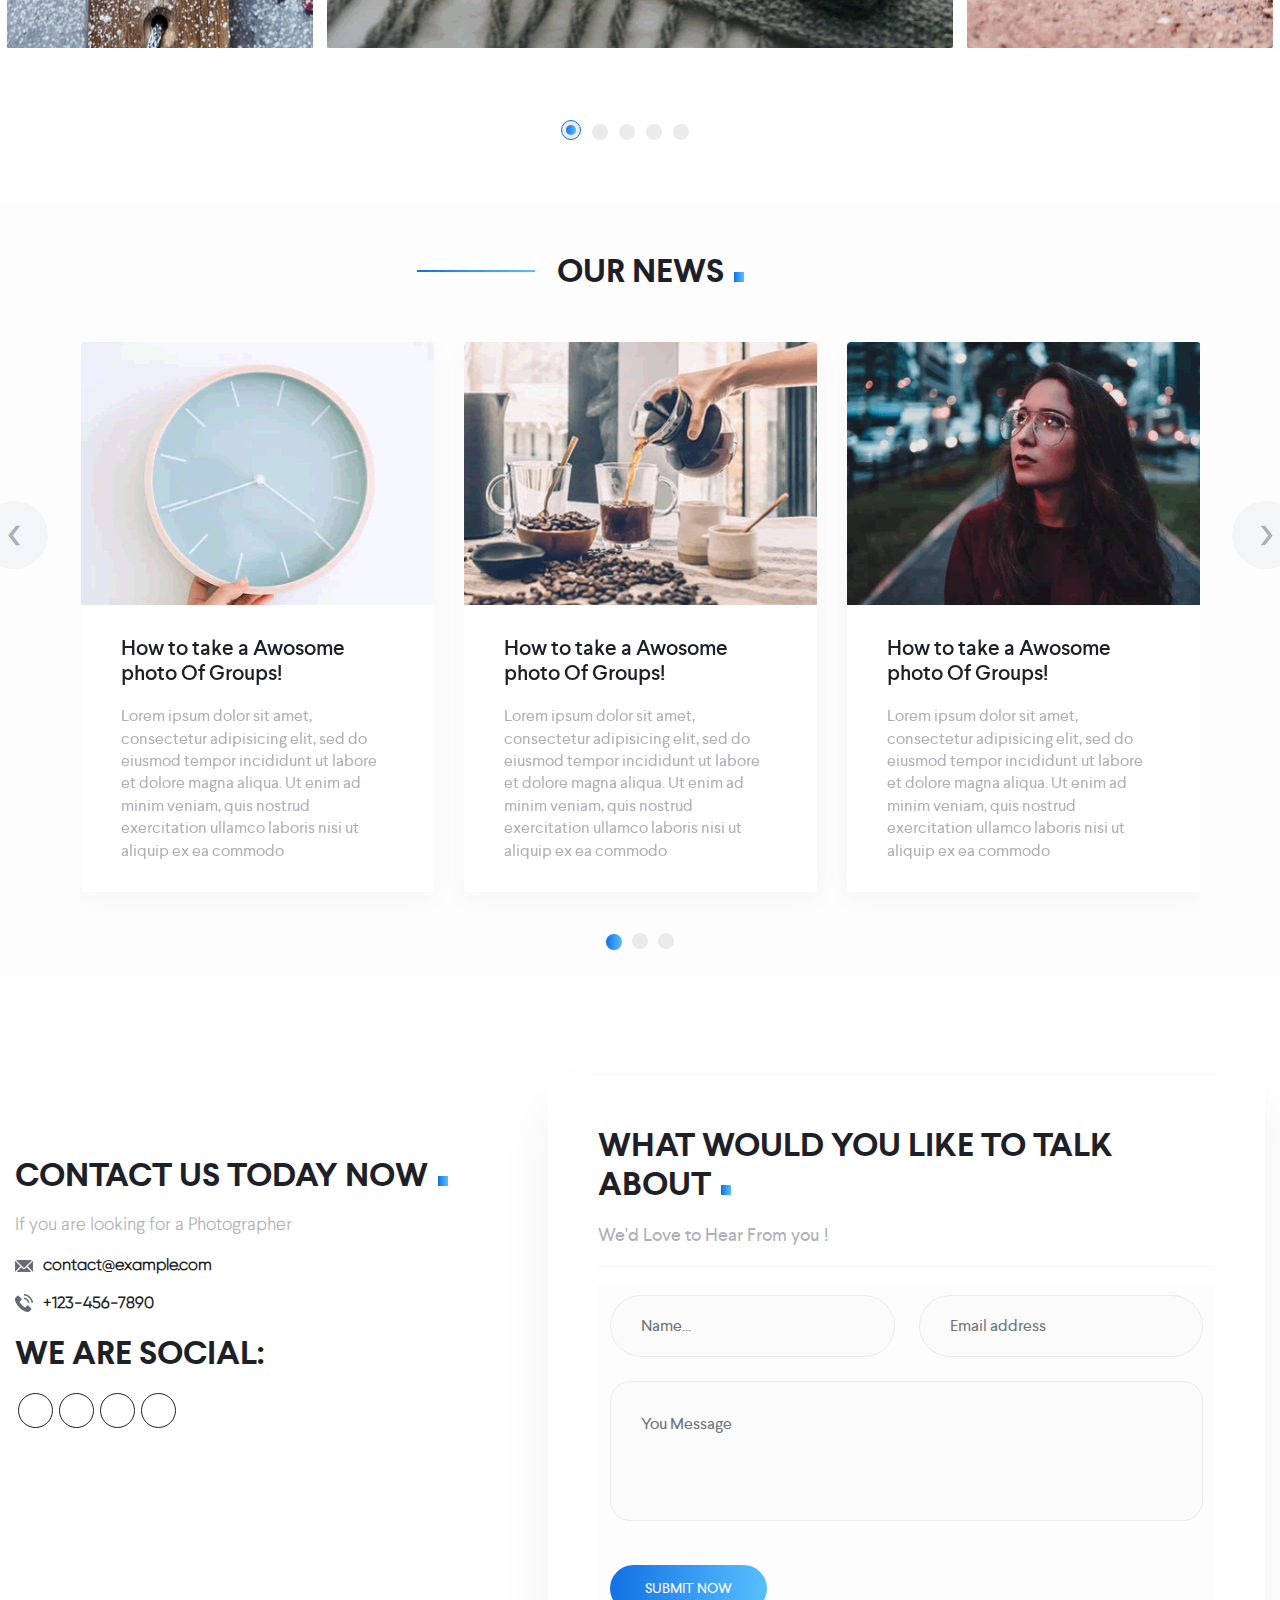
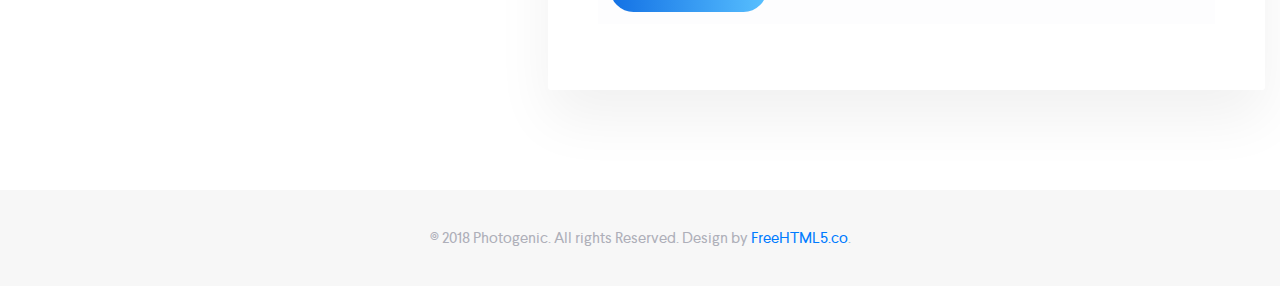
==== commit 5d031596: "Update index.html" ====
--- a/index.html
+++ b/index.html
@@ -33,7 +33,7 @@
                 <div id="my-nav" class="collapse navbar-collapse">
 
                     <div>
-                        <p class="text-left follow">Follow Us:</p>
+                        <p class="text-left follow">Siguenos:</p>
                         <ul class="navbar-nav float-left social-links">
                             <li class="nav-item">
                                 <a class="nav-link" href="https://www.facebook.com/fh5co"><i class="fab fa-facebook-f"></i></a>
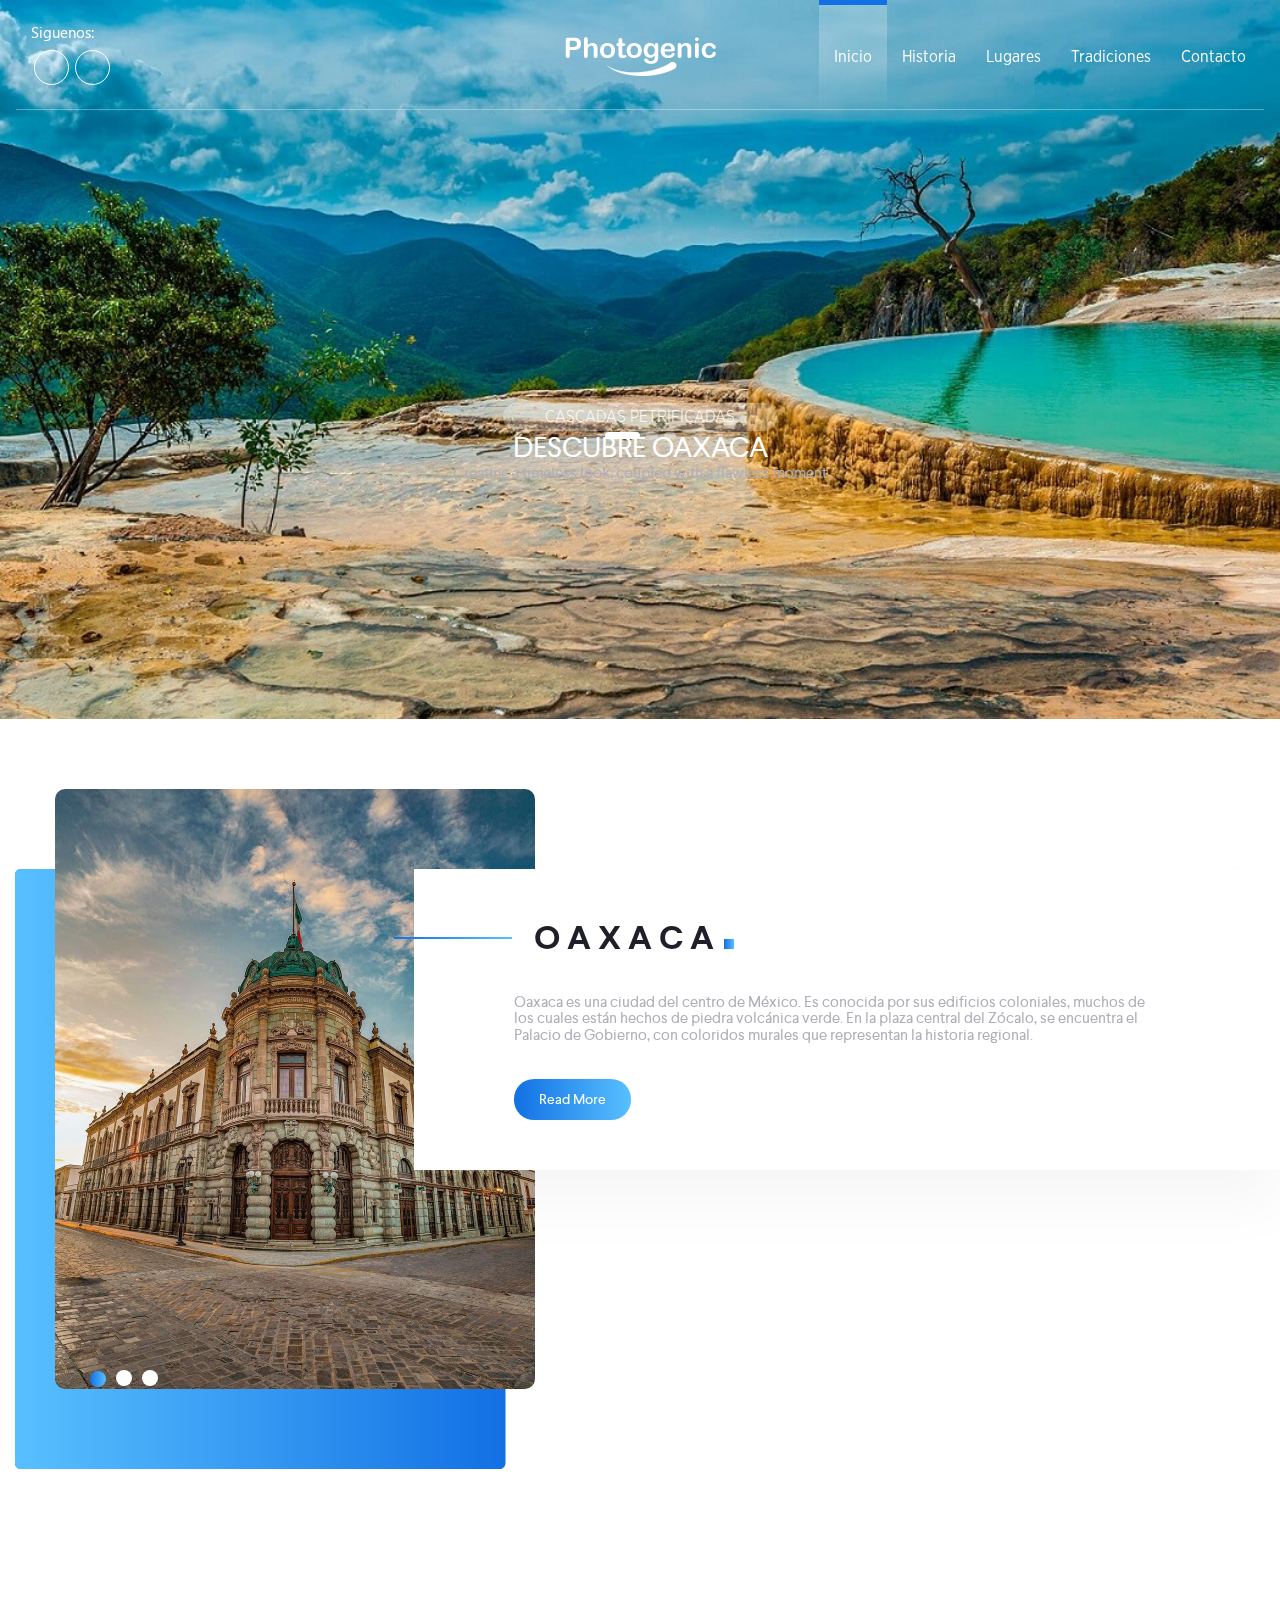
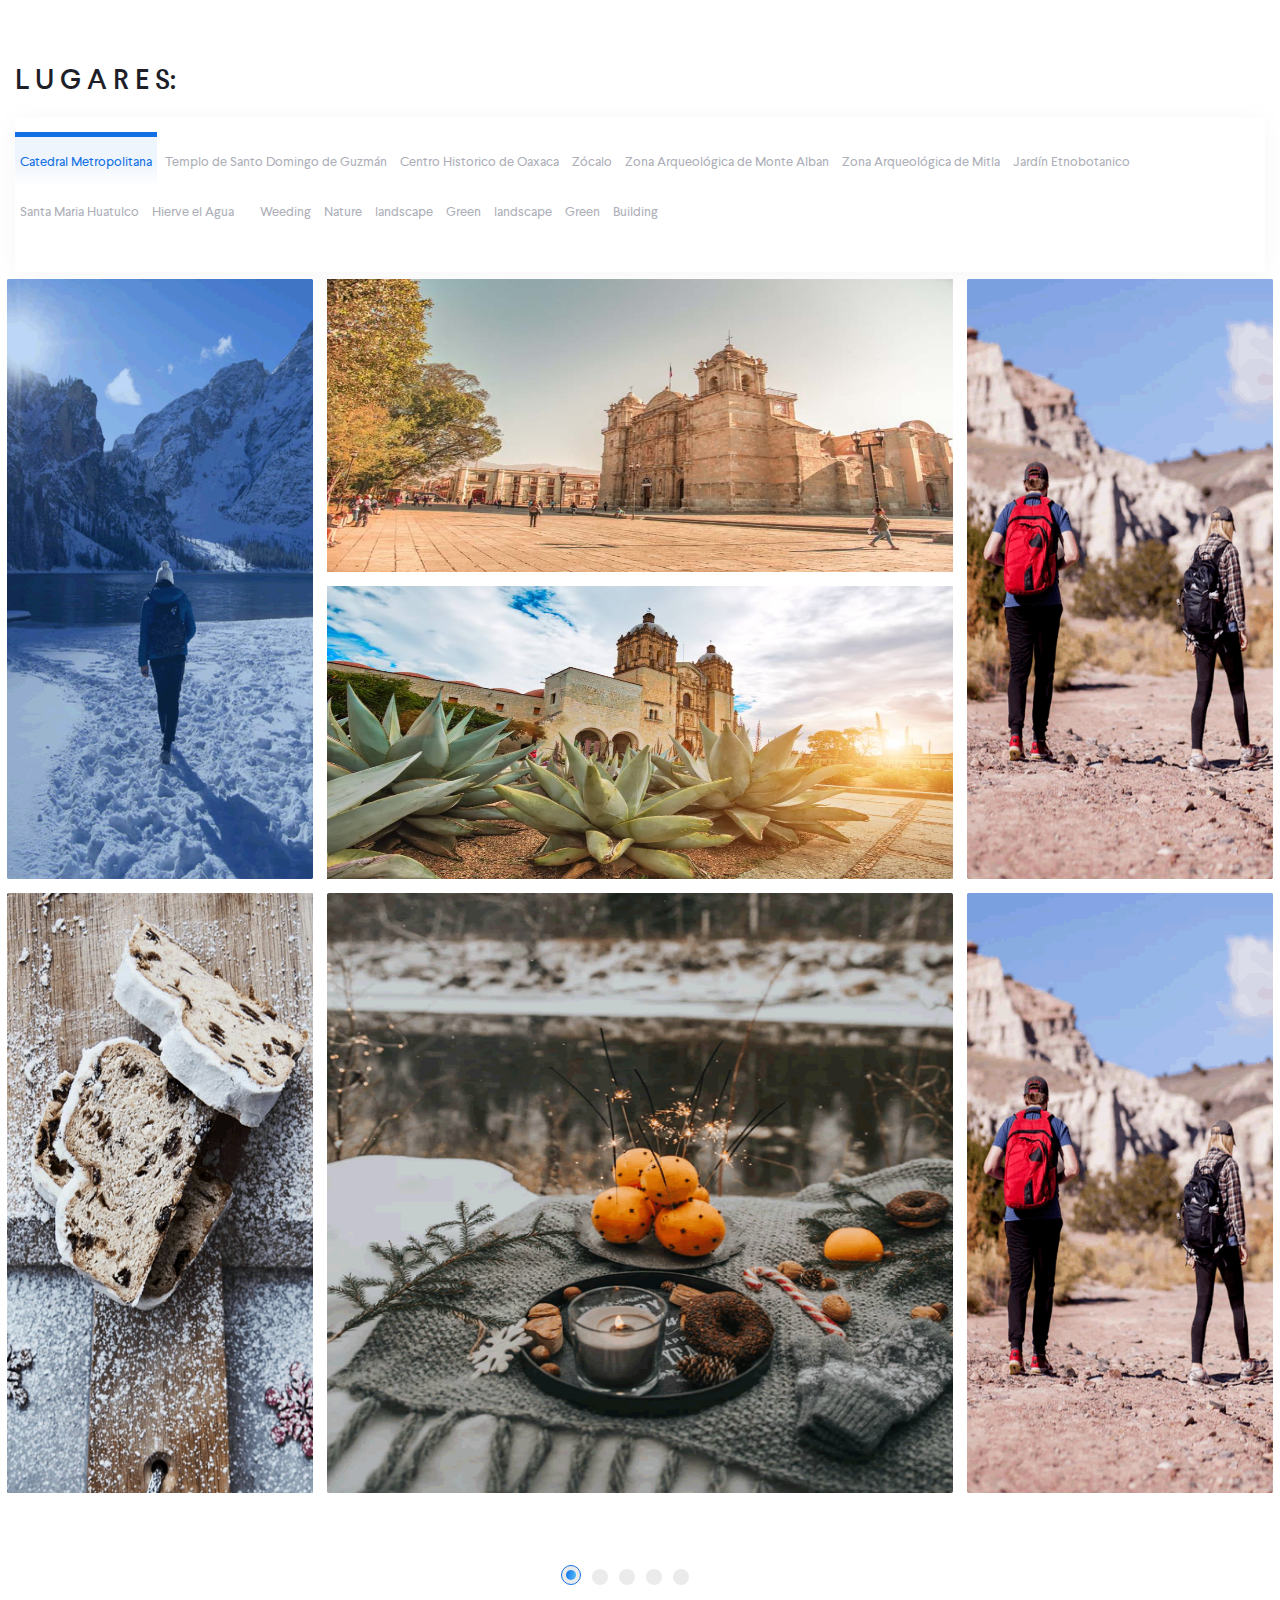
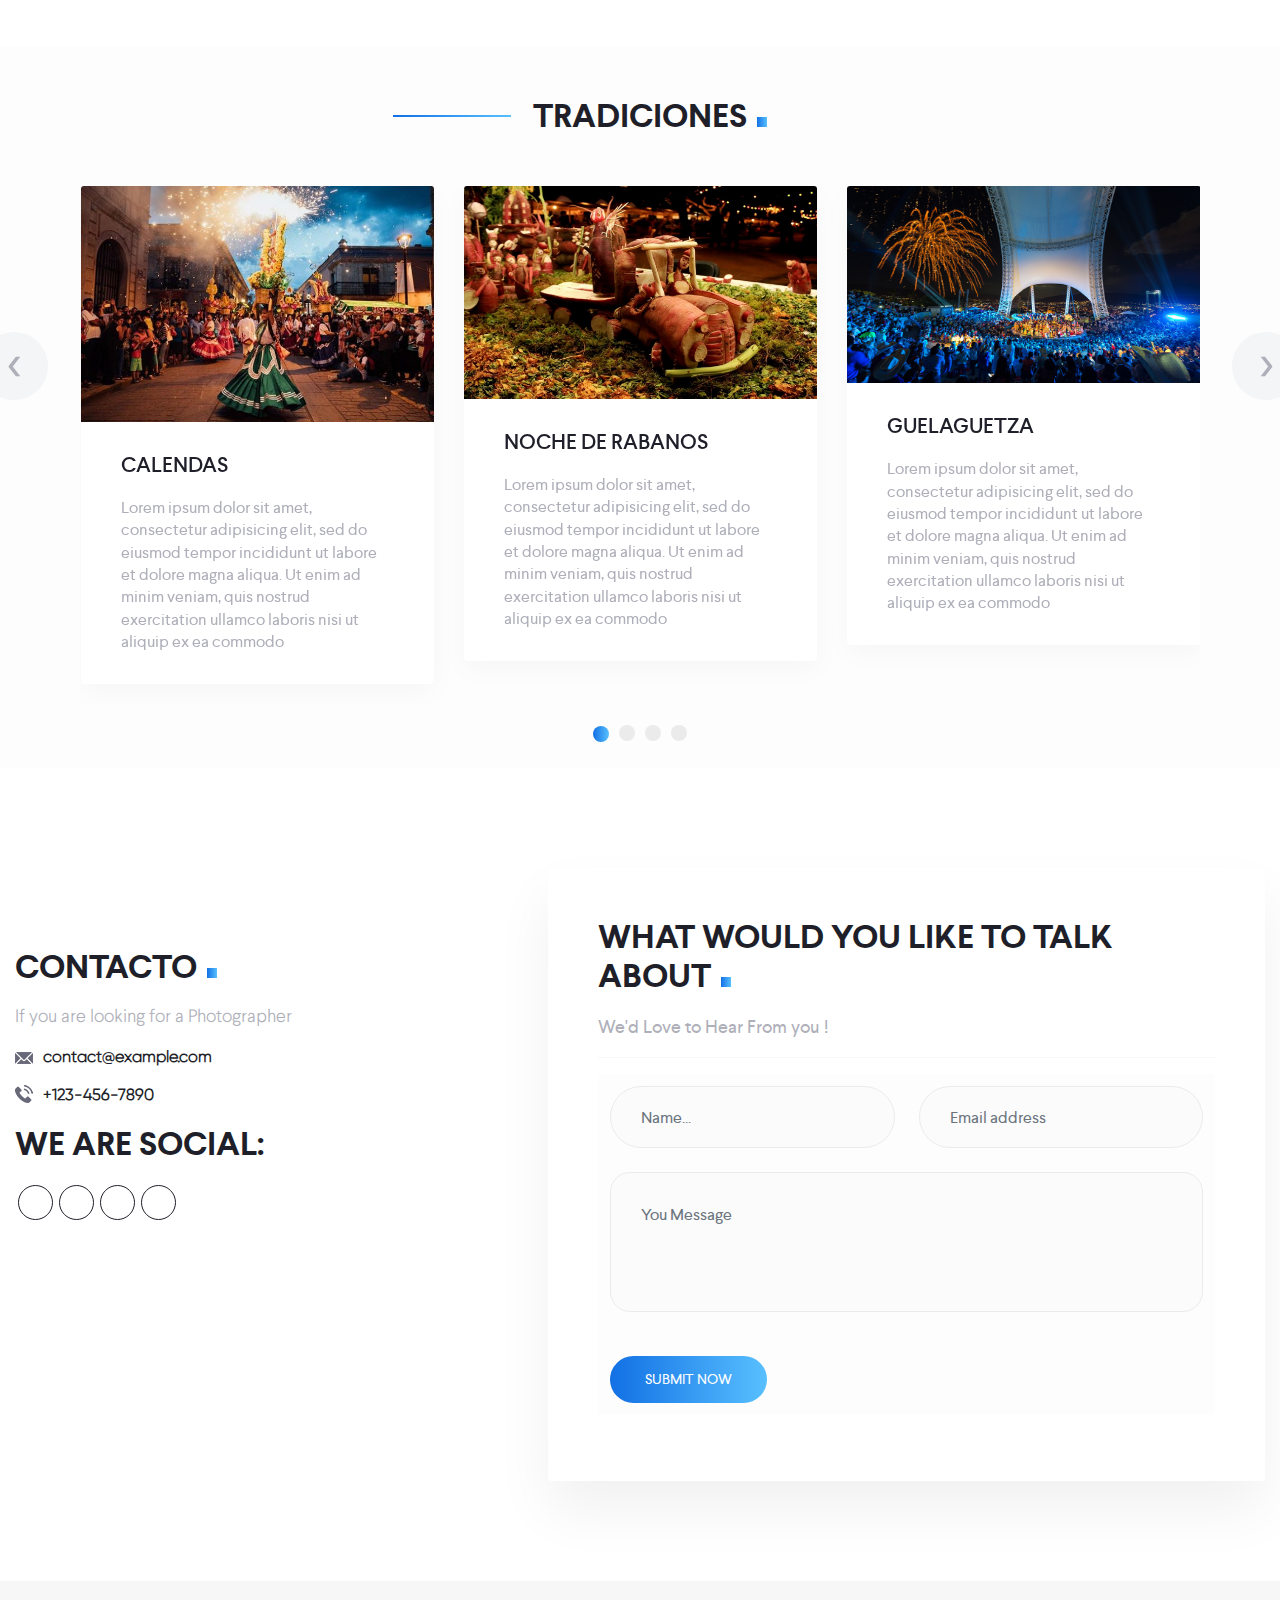
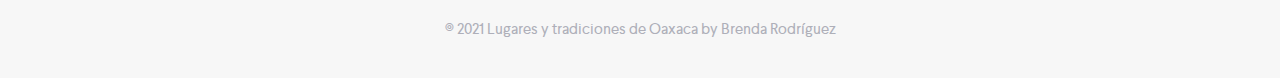
==== commit 0512cb6c: "Imagenes" ====
--- a/index.html
+++ b/index.html
@@ -18,7 +18,7 @@
     <link rel="stylesheet" href="css/bootstrap.min.css">
     <link rel="stylesheet" href="css/style.css">
 
-    <title>Photogenic - Free Portfolio Bootstrap Template</title>
+    <title>Oaxaca</title>
 </head>
 
 <body>
@@ -38,11 +38,7 @@
                             <li class="nav-item">
                                 <a class="nav-link" href="https://www.facebook.com/fh5co"><i class="fab fa-facebook-f"></i></a>
                             </li>
-                            <li class="nav-item"><a class="nav-link" href="#"><i class="fab fa-pinterest-p"></i></a>
-                            </li>
                             <li class="nav-item"><a class="nav-link" href="https://twitter.com/fh5co"><i class="fab fa-twitter"></i></a>
-                            </li>
-                            <li class="nav-item"><a class="nav-link" href="#"><i class="fab fa-google-plus-g"></i></a>
                             </li>
 
                         </ul>
@@ -56,19 +52,19 @@
 
                     <ul class="navbar-nav float-right menu-links">
                         <li class="nav-item">
-                            <a class="nav-link active" href="#">Home</a>
-                        </li>
-                        <li class="nav-item">
-                            <a class="nav-link" href="#about-us">About Us</a>
-                        </li>
-                        <li class="nav-item">
-                            <a class="nav-link" href="#portfolio">Portfolio</a>
-                        </li>
-                        <li class="nav-item">
-                            <a class="nav-link" href="#contact">Contact Us</a>
-                        </li>
-                        <li class="nav-item">
-                            <a class="nav-link" href="#news">News</a>
+                            <a class="nav-link active" href="#">Inicio</a>
+                        </li>
+                        <li class="nav-item">
+                            <a class="nav-link" href="#about-us">Historia</a>
+                        </li>
+                        <li class="nav-item">
+                            <a class="nav-link" href="#portfolio">Lugares</a>
+                        </li>
+                        <li class="nav-item">
+                            <a class="nav-link" href="#news">Tradiciones</a>
+                        </li>
+                        <li class="nav-item">
+                            <a class="nav-link" href="#contact">Contacto</a>
                         </li>
 
                     </ul>
@@ -79,7 +75,27 @@
         <div class="carousel-inner">
             <div class="carousel-item active">
 
-                <img class="d-block w-100 home-bg" alt="home-bg" src="images/home-bg.png">
+                <img class="d-block w-100 home-bg" alt="home-bg" src="images/Agua.jpg">
+
+                <div class="carousel-caption d-md-block">
+                    <p class="frst-hrd">CASCADAS PETRIFICADAS</p>
+                    <h3>DESCUBRE OAXACA</h3>
+                    <p>Creating a timeless look, coupled with a flawless moment</p>
+
+                </div>
+            </div>
+            <div class="carousel-item">
+                <img class="d-block w-100 home-bg" alt="home-bg" src="images/Macedonio.jpg">
+
+                <div class="carousel-caption d-md-block">
+                    <p class="frst-hrd">Everyone is Photogenic</p>
+                    <h5>Ven a Oaxaca ¡Tienes que vivirlo!.</h5>
+                    <p>Creating a timeless look, coupled with a flawless moment</p>
+
+                </div>
+            </div>
+            <div class="carousel-item">
+                <img class="d-block w-100 home-bg" alt="home-bg" src="images/Puente.jpeg">
 
                 <div class="carousel-caption d-md-block">
                     <p class="frst-hrd">Everyone is Photogenic</p>
@@ -87,35 +103,6 @@
                     <p>Creating a timeless look, coupled with a flawless moment</p>
 
                 </div>
-
-
-            </div>
-            <div class="carousel-item">
-                <img class="d-block w-100 home-bg" alt="home-bg" src="images/home-bg.png">
-
-                <div class="carousel-caption d-md-block">
-                    <p class="frst-hrd">Everyone is Photogenic</p>
-                    <h5>Today’s SPECIAL MOMENTS.</h5>
-                    <p>Creating a timeless look, coupled with a flawless moment</p>
-
-                </div>
-            </div>
-            <div class="carousel-item">
-                <img class="d-block w-100 home-bg" alt="home-bg" src="images/home-bg.png">
-
-                <div class="carousel-caption d-md-block">
-                    <p class="frst-hrd">Everyone is Photogenic</p>
-                    <h5>Today’s SPECIAL MOMENTS.</h5>
-                    <p>Creating a timeless look, coupled with a flawless moment</p>
-
-                </div>
-            </div>
-            <div class="scroll-button">
-                <p>Scroll down to see more...</p>
-                <a href="#about-us" class="page-scroll">
-                    <img src="images/arrows-down.png" alt="arrow down" />
-                </a>
-
             </div>
         </div>
         <ul class="carousel-indicators">
@@ -124,8 +111,6 @@
             <li data-target="#fh5co-hero-carousel" data-slide-to="2"></li>
         </ul>
     </div>
-
-
     <div class="container-fluid fh5co-about-us" id="about-us">
         <div class="container">
             <div class="row">
@@ -147,31 +132,22 @@
 
                     <div class="owl-carousel owl-carousel1 owl-theme">
                         <div>
-                            <img src="images/slide.png" alt="" class="img-fluid" />
+                            <img src="images/Teatro.jpg" alt="" class="img-fluid" />
                         </div>
                         <div>
-                            <img src="images/slide.png" alt="" class="img-fluid" />
+                            <img src="images/Calle.jpg" alt="" class="img-fluid" />
                         </div>
                         <div>
-                            <img src="images/slide.png" alt="" class="img-fluid" />
+                            <img src="images/Sierra.jpg" alt="" class="img-fluid" />
                         </div>
                     </div>
                 </div>
                 <div class="col-lg-8">
                     <div class="about-us-content">
-                        <h2>ABOUT US</h2>
-                        <p>Lorem ipsum dolor sit amet, consectetur adipisicing elit, sed do eiusmod tempor incididunt ut
-                            labore et dolore magna aliqua. Ut enim ad minim veniam, quis nostrud exercitation ullamco
-                            laboris nisi ut aliquip ex ea commodo consequat. Duis aute irure dolor in reprehenderit in
-                            voluptate velit esse cillum dolore eu fugiat nulla pariatur. Excepteur sint occaecat
-                            cupidatat non proident, sunt in culpa qui officia deserunt mollit anim id est laborum. Sed
-                            ut perspiciatis unde omnis iste natus error sit voluptatem accusantium doloremque
-                            laudantium, totam rem aperiam, eaque ipsa quae ab illo inventore veritatis et quasi
-                            architecto beatae vitae dicta sunt explicabo. Nemo enim ipsam voluptatem quia voluptas sit
-                            aspernatur aut odit aut fugit, sed quia consequuntur magni dolores eos qui ratione
-                            voluptatem sequi nesciunt. Neque porro quisquam est, qui dolorem ipsum quia dolor sit amet,
-                            consectetur, adipisci velit, sed quia non numquam eius modi tempora incidunt ut labore et
-                            dolore magnam aliquam quaerat voluptatem.</p>
+                        <h2>O A X A C A</h2>
+                        <p>Oaxaca es una ciudad del centro de México. 
+                        Es conocida por sus edificios coloniales, muchos de los cuales están hechos de piedra volcánica verde. 
+                        En la plaza central del Zócalo, se encuentra el Palacio de Gobierno, con coloridos murales que representan la historia regional.</p>
                         <a href="#" class="read-more">Read More</a>
                     </div>
 
@@ -184,43 +160,37 @@
 
     <div class="container-fluid fh5co-portfolio" id="portfolio">
         <div class="container">
-            <h2>OUR PORTFOLIO</h2>
-            <p>Lorem ipsum dolor sit amet, consectetur adipisicing elit, sed do eiusmod tempor incididunt ut labore et
-                dolore magna aliqua. Ut enim ad </p>
-            <h3>FILTER BY:</h3>
+            
+            <h3>L U G A R E S:</h3>
             <div class="portfolio-tab portfolioFilter">
                 <ul>
-                    <li><a href="#" data-filter="*" class="active">ALL</a>
+                    <li><a href="#" data-filter="*" class="active">Catedral Metropolitana</a>
+                    </li>
+                    <li><a href="#" data-filter=".landscape">Templo de Santo Domingo de Guzmán</a>
+                    </li>
+                    <li><a href="#" data-filter=".green">Centro Historico de Oaxaca</a>
+                    </li>
+                    <li><a href="#" data-filter=".nature">Zócalo </a>
+                    </li>
+                    <li><a href="#" data-filter=".building">Zona Arqueológica de Monte Alban</a>
+                    </li>
+                    <li><a href="#" data-filter=".wedding">Zona Arqueológica de Mitla</a>
+                    </li>
+                    <li><a href="#" data-filter=".nature">Jardín Etnobotanico</a>
+                    </li>
+                    <li><a href="#" data-filter=".landscape">Santa Maria Huatulco</a>
+                    </li>
+                    <li><a href="#" data-filter=".green">Hierve el Agua</a>
+                    </li>
+                    <li><a href="#" data-filter=".building"></a>
+                    </li>
+                    <li><a href="#" data-filter=".wedding">Weeding</a>
+                    </li>
+                    <li><a href="#" data-filter=".nature">Nature</a>
                     </li>
                     <li><a href="#" data-filter=".landscape">landscape</a>
                     </li>
                     <li><a href="#" data-filter=".green">Green</a>
-                    </li>
-                    <li><a href="#" data-filter=".building">Building</a>
-                    </li>
-                    <li><a href="#" data-filter=".wedding">Weeding</a>
-                    </li>
-                    <li><a href="#" data-filter=".nature">Nature</a>
-                    </li>
-                    <li><a href="#" data-filter=".landscape">landscape</a>
-                    </li>
-                    <li><a href="#" data-filter=".green">Green</a>
-                    </li>
-                    <li><a href="#" data-filter=".building">Building</a>
-                    </li>
-                    <li><a href="#" data-filter=".wedding">Weeding</a>
-                    </li>
-                    <li><a href="#" data-filter=".nature">Nature</a>
-                    </li>
-                    <li><a href="#" data-filter=".landscape">landscape</a>
-                    </li>
-                    <li><a href="#" data-filter=".green">Green</a>
-                    </li>
-                    <li><a href="#" data-filter=".building">Building</a>
-                    </li>
-                    <li><a href="#" data-filter=".wedding">Weeding</a>
-                    </li>
-                    <li><a href="#" data-filter=".nature">Nature</a>
                     </li>
                     <li><a href="#" data-filter=".landscape">landscape</a>
                     </li>
@@ -256,7 +226,7 @@
 
                     </div>
                     <div class="gallary center-img wedding">
-                        <img src="images/img2.png" class="half-height" alt="">
+                        <img src="images/catedral.jpeg" class="half-height" alt="">
                         <div class="card-img-overlay">
                             <div class="top-buttons clearfix">
                                 <a href="#"><span class="img-icon"><img src="images/share.png"
@@ -296,7 +266,7 @@
                         </div>
                     </div>
                     <div class="gallary center-img landscape nature">
-                        <img src="images/img3.png" class="half-height" alt="">
+                        <img src="images/Santo1.jpg" class="half-height" alt="">
                         <div class="card-img-overlay">
                             <div class="top-buttons clearfix">
                                 <a href="#"><span class="img-icon"><img src="images/share.png"
@@ -397,26 +367,34 @@
     </div>
     <div class="container-fluid fh5co-news" id="news">
         <div class="container">
-            <h2>OUR NEWS</h2>
+            <h2>TRADICIONES</h2>
             <div class="row">
                 <div class="owl-carousel owl-carousel2 owl-theme">
                     <div>
-                        <div class="card text-center"> <img class="card-img-top" src="images/news1.png" alt="">
+                        <div class="card text-center"> <img class="card-img-top" src="images/rabanos.png" alt="">
                             <div class="card-body text-left pr-0 pl-0">
-                                <h5>How to take a Awosome photo Of
-                                    Groups! </h5>
+                                <h5>NOCHE DE RABANOS </h5>
                                 <p class="card-text">Lorem ipsum dolor sit amet, consectetur adipisicing elit, sed do
                                     eiusmod tempor incididunt ut labore et dolore magna aliqua. Ut enim ad minim veniam,
                                     quis nostrud exercitation ullamco laboris nisi ut aliquip ex ea commodo </p>
                             </div>
                         </div>
                     </div>
-
                     <div>
-                        <div class="card text-center"> <img class="card-img-top" src="images/news2.png" alt="">
+                        <div class="card text-center"> <img class="card-img-top" src="images/Auditorio.jpg" alt="">
                             <div class="card-body text-left pr-0 pl-0">
-                                <h5>How to take a Awosome photo Of
-                                    Groups! </h5>
+                                <h5>GUELAGUETZA </h5>
+                                <p class="card-text">Lorem ipsum dolor sit amet, consectetur adipisicing elit, sed do
+                                    eiusmod tempor incididunt ut labore et dolore magna aliqua. Ut enim ad minim veniam,
+                                    quis nostrud exercitation ullamco laboris nisi ut aliquip ex ea commodo </p>
+                            </div>
+                        </div>
+                    </div>
+
+                    <div>
+                        <div class="card text-center"> <img class="card-img-top" src="images/Dia.jpg" alt="">
+                            <div class="card-body text-left pr-0 pl-0">
+                                <h5>DIA DE MUERTOS</h5>
                                 <p class="card-text">Lorem ipsum dolor sit amet, consectetur adipisicing elit, sed do
                                     eiusmod tempor incididunt ut labore et dolore magna aliqua. Ut enim ad minim veniam,
                                     quis nostrud exercitation ullamco laboris nisi ut aliquip ex ea commodo</p>
@@ -425,10 +403,9 @@
                     </div>
 
                     <div>
-                        <div class="card text-center"> <img class="card-img-top" src="images/news3.png" alt="">
+                        <div class="card text-center"> <img class="card-img-top" src="images/calenda.jpg" alt="">
                             <div class="card-body text-left pr-0 pl-0">
-                                <h5>How to take a Awosome photo Of
-                                    Groups! </h5>
+                                <h5>CALENDAS </h5>
                                 <p class="card-text">Lorem ipsum dolor sit amet, consectetur adipisicing elit, sed do
                                     eiusmod tempor incididunt ut labore et dolore magna aliqua. Ut enim ad minim veniam,
                                     quis nostrud exercitation ullamco laboris nisi ut aliquip ex ea commodo </p>
@@ -446,7 +423,7 @@
         <div class="container" id="contact">
             <div class="row">
                 <div class="col-lg-5">
-                    <h2>CONTACT US TODAY NOW</h2>
+                    <h2>CONTACTO</h2>
                     <p class="light">
                         If you are looking for a Photographer
                     </p>
@@ -508,7 +485,7 @@
     </footer>
     <div class="container-fluid copy">
         <div class="col-lg-12">
-            <p>&copy; 2018 Photogenic. All rights Reserved. Design by <a href="https://freehtml5.co" target="_blank">FreeHTML5.co</a>.</p>
+            <p>&copy; 2021 Lugares y tradiciones de Oaxaca by Brenda Rodríguez </p>
         </div>
     </div>
 
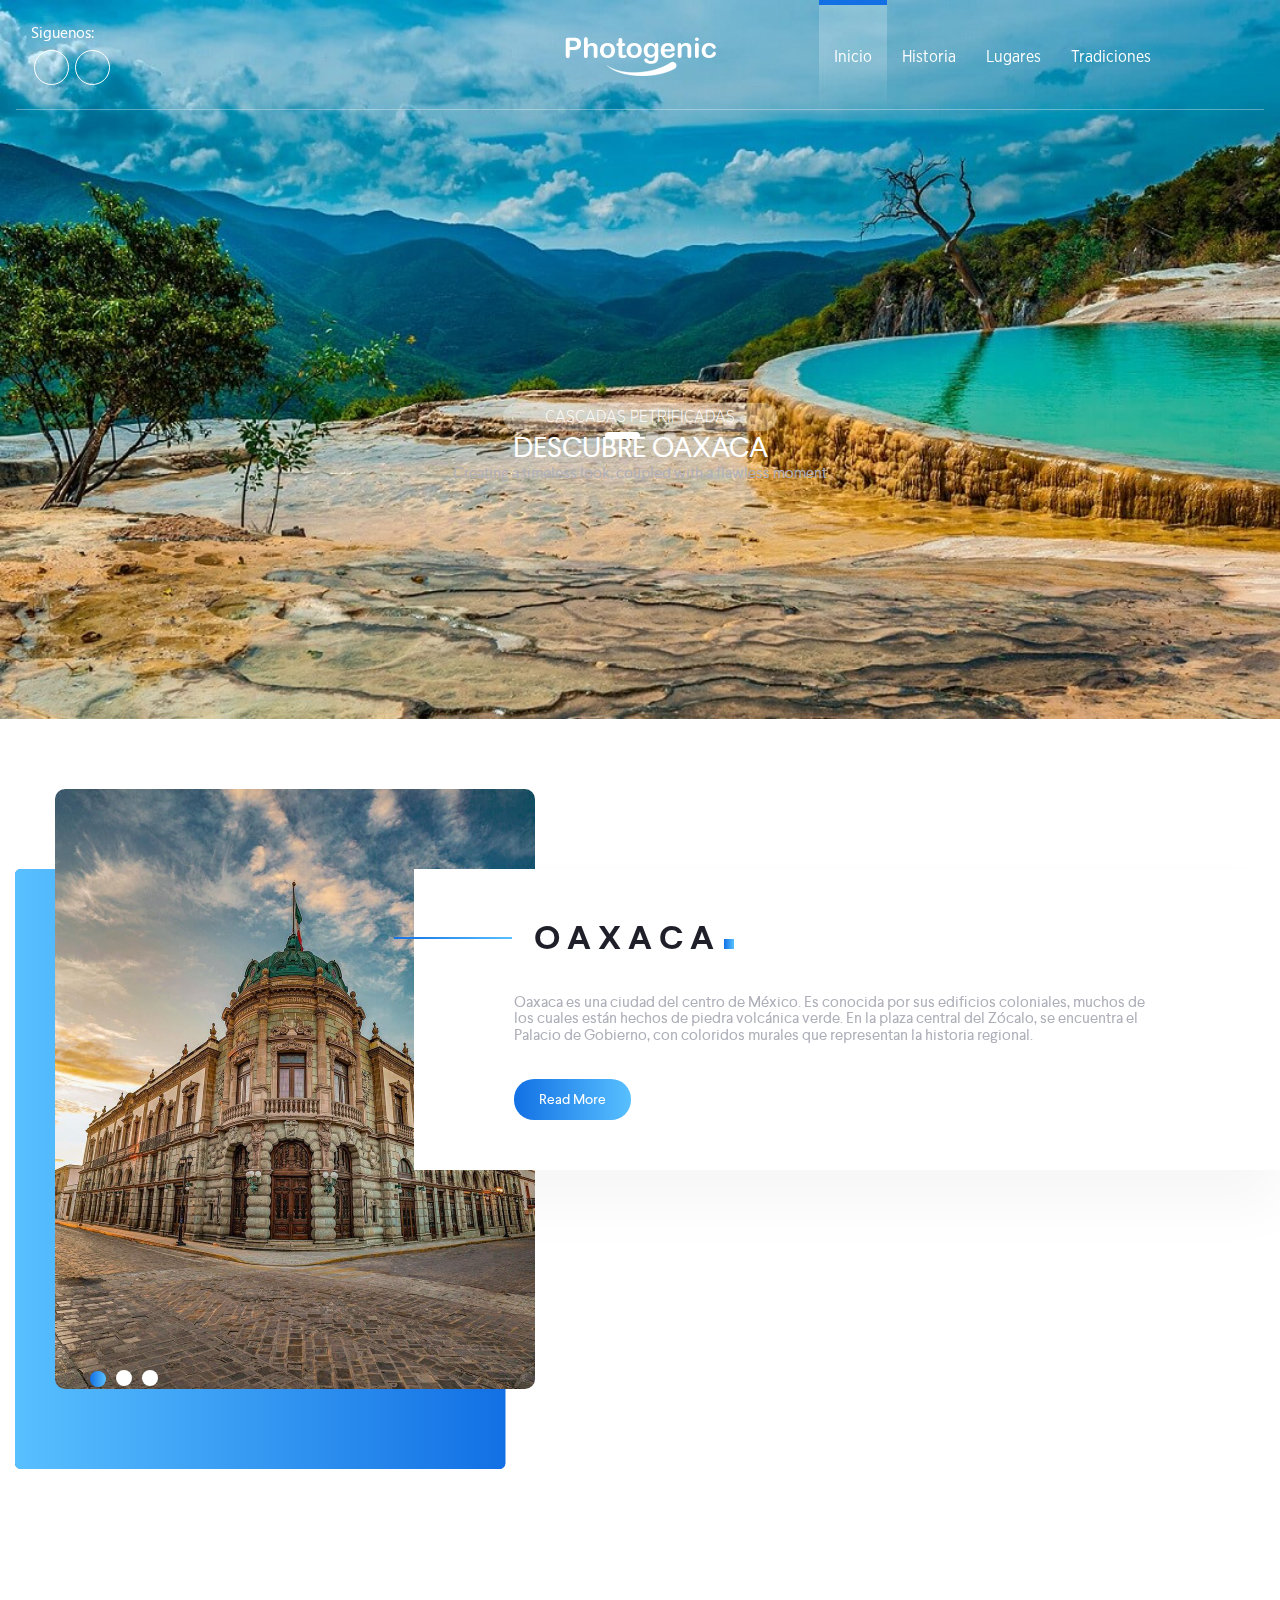
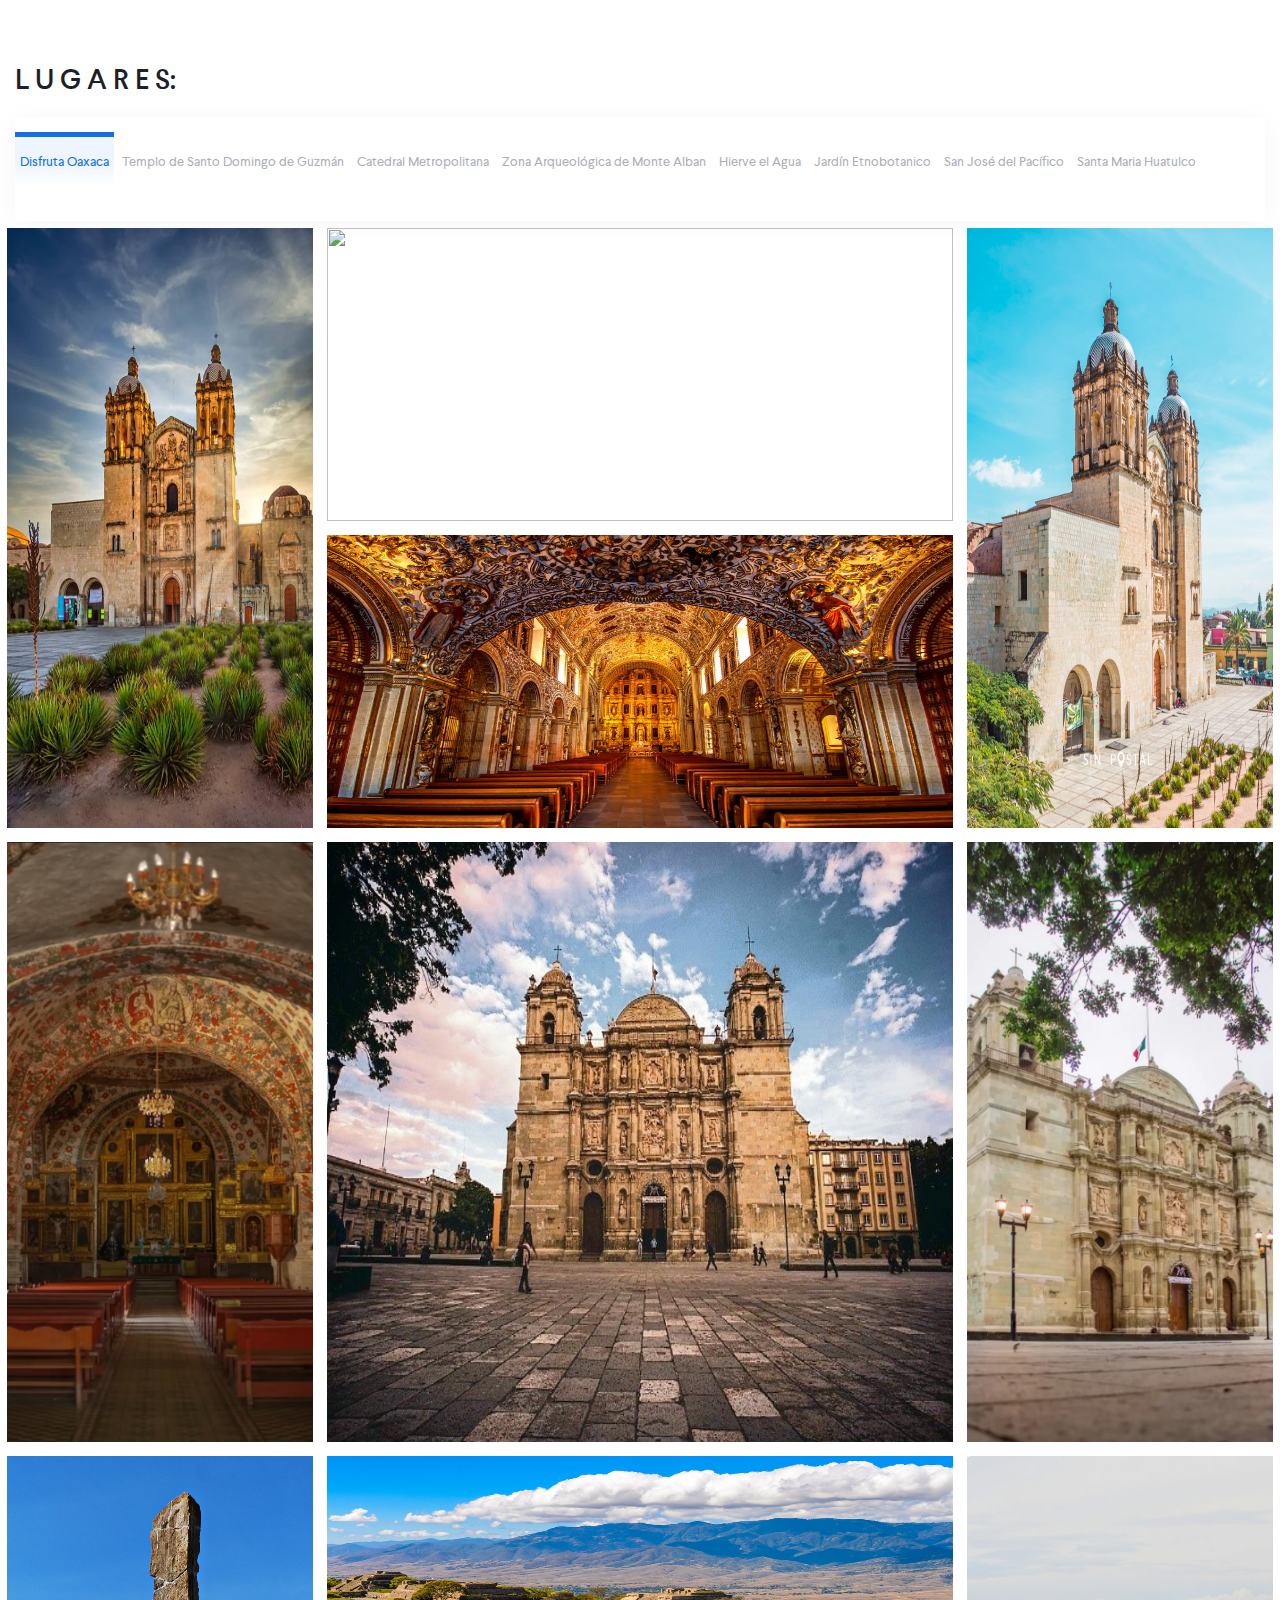
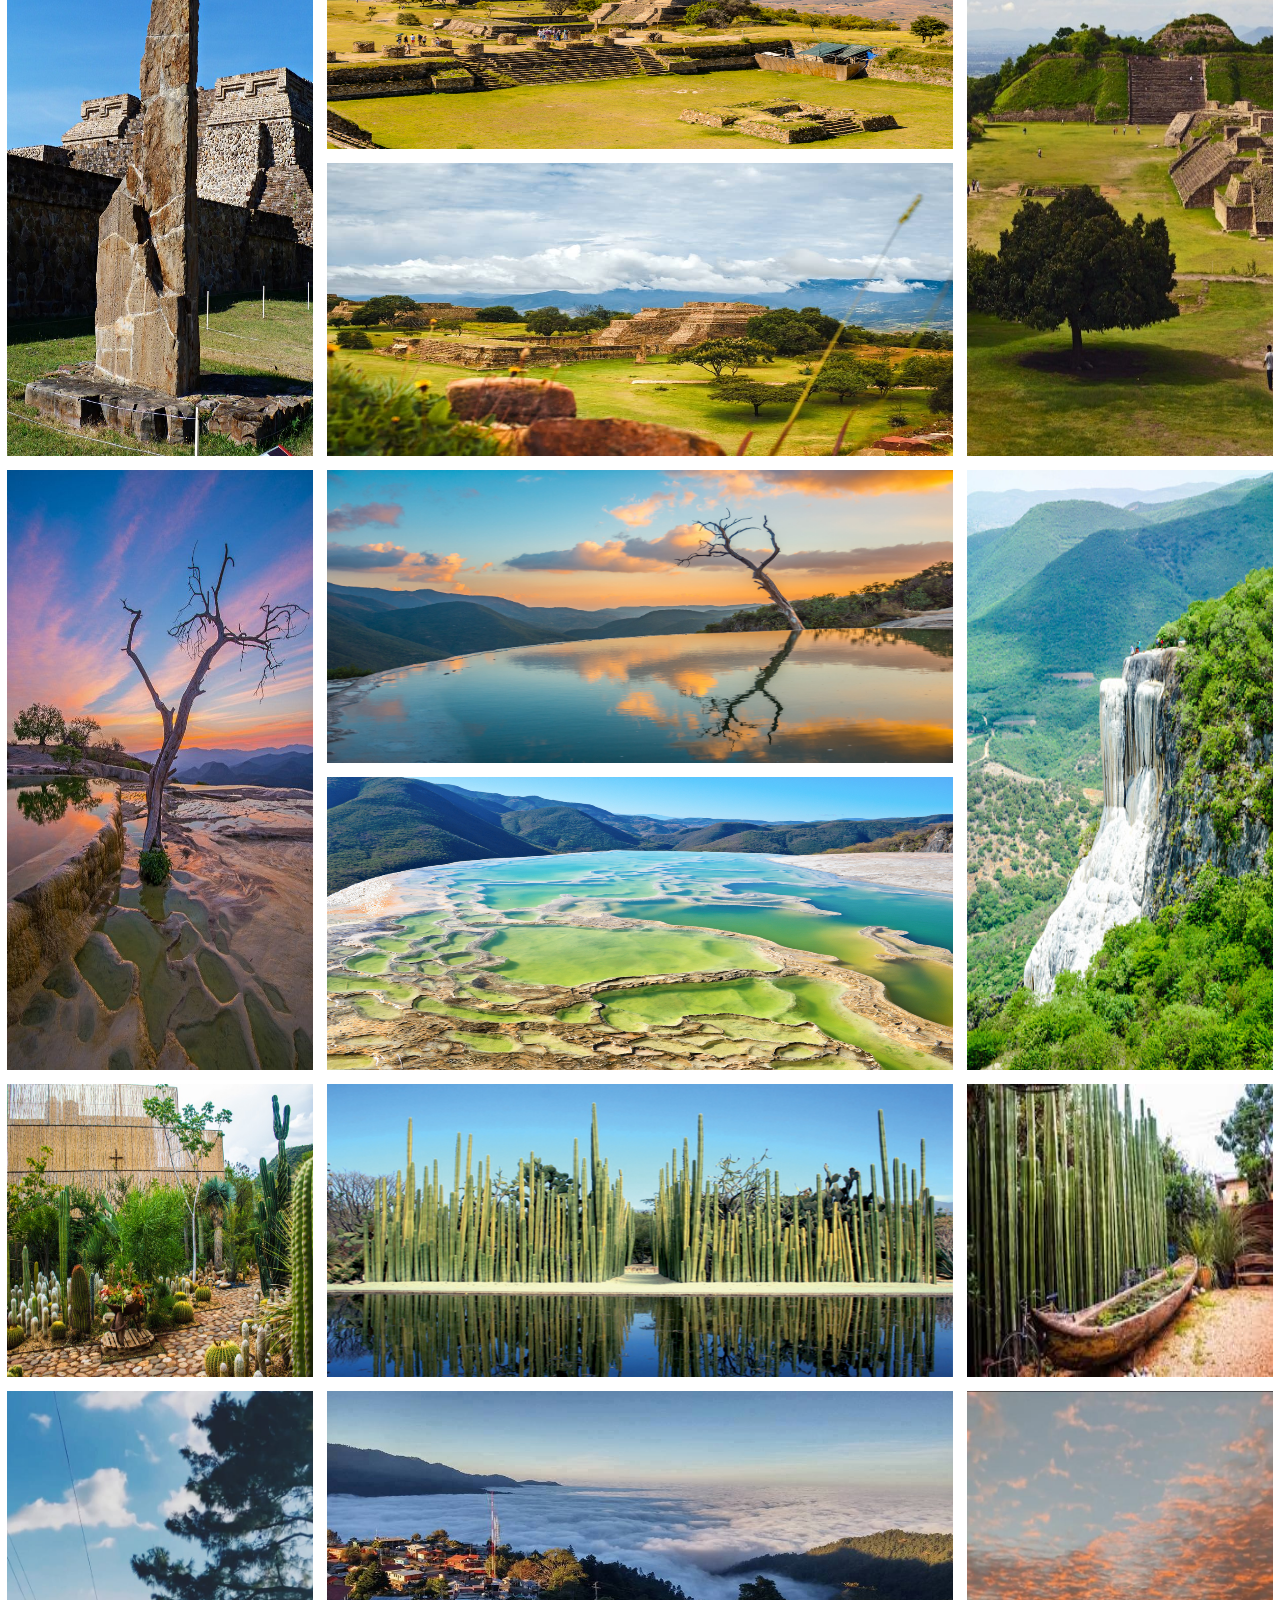
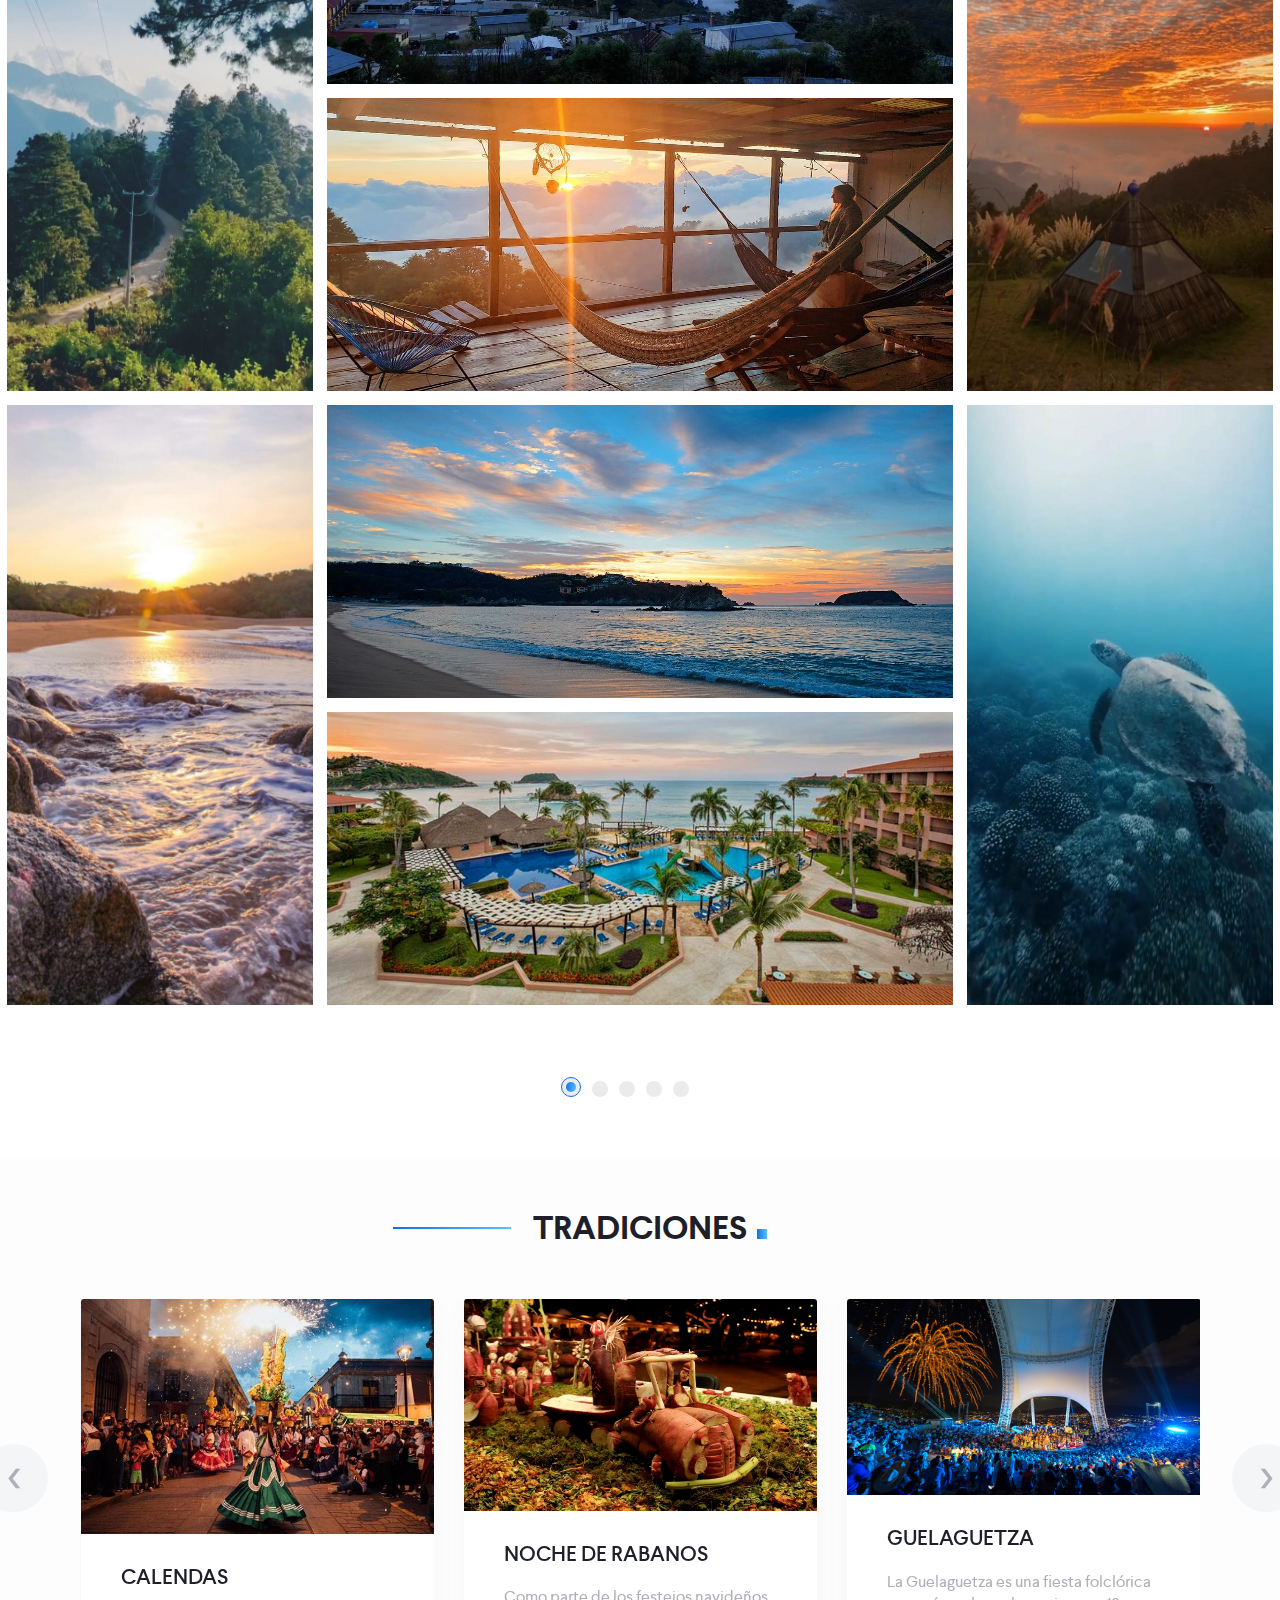
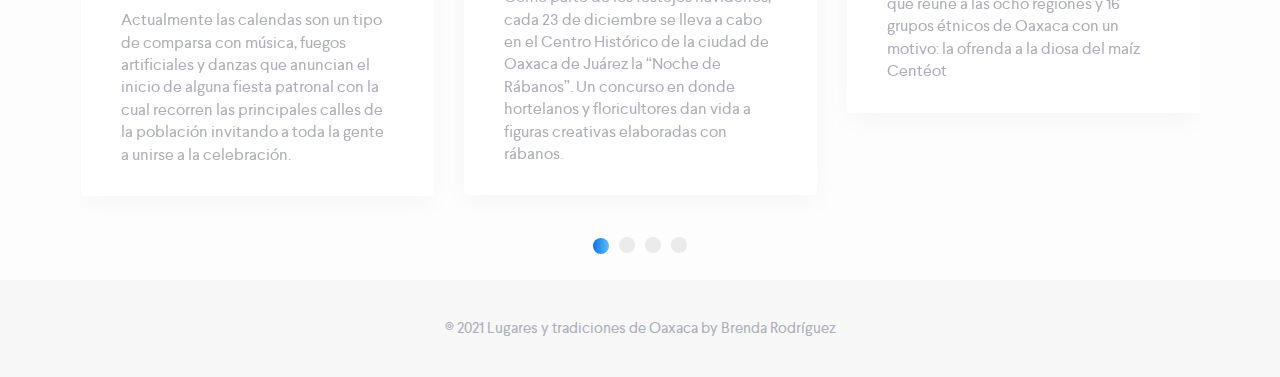
==== commit 30c452a5: "catálogo de  imágenes" ====
--- a/index.html
+++ b/index.html
@@ -63,10 +63,6 @@
                         <li class="nav-item">
                             <a class="nav-link" href="#news">Tradiciones</a>
                         </li>
-                        <li class="nav-item">
-                            <a class="nav-link" href="#contact">Contacto</a>
-                        </li>
-
                     </ul>
                 </div>
             </div>
@@ -164,40 +160,21 @@
             <h3>L U G A R E S:</h3>
             <div class="portfolio-tab portfolioFilter">
                 <ul>
-                    <li><a href="#" data-filter="*" class="active">Catedral Metropolitana</a>
+                    <li><a href="#" data-filter="*" class="active">Disfruta Oaxaca</a>
                     </li>
                     <li><a href="#" data-filter=".landscape">Templo de Santo Domingo de Guzmán</a>
                     </li>
-                    <li><a href="#" data-filter=".green">Centro Historico de Oaxaca</a>
-                    </li>
-                    <li><a href="#" data-filter=".nature">Zócalo </a>
-                    </li>
-                    <li><a href="#" data-filter=".building">Zona Arqueológica de Monte Alban</a>
-                    </li>
-                    <li><a href="#" data-filter=".wedding">Zona Arqueológica de Mitla</a>
-                    </li>
-                    <li><a href="#" data-filter=".nature">Jardín Etnobotanico</a>
-                    </li>
-                    <li><a href="#" data-filter=".landscape">Santa Maria Huatulco</a>
-                    </li>
-                    <li><a href="#" data-filter=".green">Hierve el Agua</a>
-                    </li>
-                    <li><a href="#" data-filter=".building"></a>
-                    </li>
-                    <li><a href="#" data-filter=".wedding">Weeding</a>
-                    </li>
-                    <li><a href="#" data-filter=".nature">Nature</a>
-                    </li>
-                    <li><a href="#" data-filter=".landscape">landscape</a>
-                    </li>
-                    <li><a href="#" data-filter=".green">Green</a>
-                    </li>
-                    <li><a href="#" data-filter=".landscape">landscape</a>
-                    </li>
-                    <li><a href="#" data-filter=".green">Green</a>
-                    </li>
-                    <li><a href="#" data-filter=".building">Building</a>
-                    </li>
+                    <li><a href="#" data-filter=".green">Catedral Metropolitana</a>
+                    </li>
+                    <li><a href="#" data-filter=".nature"> Zona Arqueológica de Monte Alban</a>
+                    </li>
+                    <li><a href="#" data-filter=".building">Hierve el Agua</a>
+                    </li>
+                    <li><a href="#" data-filter=".wedding">Jardín Etnobotanico</a>
+                    </li>
+                    <li><a href="#" data-filter=".sanjose">San José del Pacífico </a>
+                    </li>
+                    <li><a href="#" data-filter=".huatulco">Santa Maria Huatulco</a>
                 </ul>
             </div>
 
@@ -205,145 +182,289 @@
 
                 <div class="portfolioContainer">
 
-                    <div class="gallary building nature green">
-                        <img src="images/img1.png" alt="">
-                        <div class="card-img-overlay">
-                            <div class="top-buttons clearfix">
-                                <a href="#"><span class="img-icon"><img src="images/share.png"
-                                            alt="share icon" /></span> <span class="txt">Share Now</span></a>
-
-                                <a href="#"><span class="img-icon"><img src="images/heart.png"
-                                            alt="share icon" /></span> <span class="txt">190+ Likes</span></a>
-                            </div>
-
-                            <div class="top-buttons bottom-buttons clearfix">
-                                <a href="#"><span class="txt">Contact Now</span></a>
-
-                                <a href="#"><span class="img-icon"><img src="images/eye.png" alt="share icon" /></span>
-                                    <span class="txt">Full View</span></a>
-                            </div>
-                        </div>
-
-                    </div>
-                    <div class="gallary center-img wedding">
-                        <img src="images/catedral.jpeg" class="half-height" alt="">
-                        <div class="card-img-overlay">
-                            <div class="top-buttons clearfix">
-                                <a href="#"><span class="img-icon"><img src="images/share.png"
-                                            alt="share icon" /></span> <span class="txt">Share Now</span></a>
-
-                                <a href="#"><span class="img-icon"><img src="images/heart.png"
-                                            alt="share icon" /></span> <span class="txt">190+ Likes</span></a>
-                            </div>
-
-                            <div class="top-buttons bottom-buttons clearfix">
-                                <a href="#"><span class="txt">Contact Now</span></a>
-
-                                <a href="#"><span class="img-icon"><img src="images/eye.png" alt="share icon" /></span>
-                                    <span class="txt">Full View</span></a>
-                            </div>
-                        </div>
-                    </div>
-
+                    <div class="gallary landscape">
+                        <img src="images/santo5.jpg" alt="">
+                        <div class="card-img-overlay">
+                            <div class="top-buttons clearfix">
+                                <a href="#"><span class="img-icon"><img src="images/share.png"
+                                            alt="share icon" /></span> <span class="txt">Share Now</span></a>
+
+                                <a href="#"><span class="img-icon"><img src="images/heart.png"
+                                            alt="share icon" /></span> <span class="txt">190+ Likes</span></a>
+                            </div>
+                        </div>
+
+                    </div>
+                    <div class="gallary center-img landscape">
+                        <img src="images/santo.jpg" class="half-height" alt="">
+                        <div class="card-img-overlay">
+                            <div class="top-buttons clearfix">
+                                <a href="#"><span class="img-icon"><img src="images/share.png"
+                                            alt="share icon" /></span> <span class="txt">Share Now</span></a>
+
+                                <a href="#"><span class="img-icon"><img src="images/heart.png"
+                                            alt="share icon" /></span> <span class="txt">190+ Likes</span></a>
+                            </div>
+                        </div>
+                    </div>
+
+                    <div class="gallary landscape">
+
+                        <img src="images/santod.jpg" alt="">
+                        <div class="card-img-overlay">
+                            <div class="top-buttons clearfix">
+                                <a href="#"><span class="img-icon"><img src="images/share.png"
+                                            alt="share icon" /></span> <span class="txt">Share Now</span></a>
+
+                                <a href="#"><span class="img-icon"><img src="images/heart.png"
+                                            alt="share icon" /></span> <span class="txt">190+ Likes</span></a>
+                            </div>
+                        </div>
+                    </div>
+                    <div class="gallary center-img landscape">
+                        <img src="images/templosan.jpg" class="half-height" alt="">
+                        <div class="card-img-overlay">
+                            <div class="top-buttons clearfix">
+                                <a href="#"><span class="img-icon"><img src="images/share.png"
+                                            alt="share icon" /></span> <span class="txt">Share Now</span></a>
+
+                                <a href="#"><span class="img-icon"><img src="images/heart.png"
+                                            alt="share icon" /></span> <span class="txt">190+ Likes</span></a>
+                                </div>
+                        </div>
+                    </div>
+                    <div class="gallary green">
+                        <img src="images/catedral1.jpg" alt="">
+                        <div class="card-img-overlay">
+                            <div class="top-buttons clearfix">
+                                <a href="#"><span class="img-icon"><img src="images/share.png"
+                                            alt="share icon" /></span> <span class="txt">Share Now</span></a>
+
+                                <a href="#"><span class="img-icon"><img src="images/heart.png"
+                                            alt="share icon" /></span> <span class="txt">190+ Likes</span></a>
+                            </div>
+                        </div>
+                    </div>
+
+                    <div class="gallary center-img green ">
+                        <img src="images/Catedrall.jpg" alt="">
+                        <div class="card-img-overlay">
+                            <div class="top-buttons clearfix">
+                                <a href="#"><span class="img-icon"><img src="images/share.png"
+                                            alt="share icon" /></span> <span class="txt">Share Now</span></a>
+
+                                <a href="#"><span class="img-icon"><img src="images/heart.png"
+                                            alt="share icon" /></span> <span class="txt">190+ Likes</span></a>
+                            </div>
+                        </div>
+                    </div>
+
+
+                    <div class="gallary green">
+                        <img src="images/catedral2.jpg" alt="">
+                        <div class="card-img-overlay">
+                            <div class="top-buttons clearfix">
+                                <a href="#"><span class="img-icon"><img src="images/share.png"
+                                            alt="share icon" /></span> <span class="txt">Share Now</span></a>
+
+                                <a href="#"><span class="img-icon"><img src="images/heart.png"
+                                            alt="share icon" /></span> <span class="txt">190+ Likes</span></a>
+                            </div>
+                        </div>
+                    </div>
+                    <div class="gallary nature">
+                        <img src="images/monteal.jpg" alt="">
+                        <div class="card-img-overlay">
+                            <div class="top-buttons clearfix">
+                                <a href="#"><span class="img-icon"><img src="images/share.png"
+                                            alt="share icon" /></span> <span class="txt">Share Now</span></a>
+
+                                <a href="#"><span class="img-icon"><img src="images/heart.png"
+                                            alt="share icon" /></span> <span class="txt">190+ Likes</span></a>
+                            </div>
+                        </div>
+
+                    </div>
+                    <div class="gallary center-img nature">
+                        <img src="images/montealban2.jpg" class="half-height" alt="">
+                        <div class="card-img-overlay">
+                            <div class="top-buttons clearfix">
+                                <a href="#"><span class="img-icon"><img src="images/share.png"
+                                            alt="share icon" /></span> <span class="txt">Share Now</span></a>
+
+                                <a href="#"><span class="img-icon"><img src="images/heart.png"
+                                            alt="share icon" /></span> <span class="txt">190+ Likes</span></a>
+                            </div>
+                        </div>
+                    </div>
+
+                    <div class="gallary nature">
+
+                        <img src="images/montealban3.jpg" alt="">
+                        <div class="card-img-overlay">
+                            <div class="top-buttons clearfix">
+                                <a href="#"><span class="img-icon"><img src="images/share.png"
+                                            alt="share icon" /></span> <span class="txt">Share Now</span></a>
+
+                                <a href="#"><span class="img-icon"><img src="images/heart.png"
+                                            alt="share icon" /></span> <span class="txt">190+ Likes</span></a>
+                            </div>
+                        </div>
+                    </div>
+                    <div class="gallary center-img nature">
+                        <img src="images/montealban1.jpg" class="half-height" alt="">
+                        <div class="card-img-overlay">
+                            <div class="top-buttons clearfix">
+                                <a href="#"><span class="img-icon"><img src="images/share.png"
+                                            alt="share icon" /></span> <span class="txt">Share Now</span></a>
+
+                                <a href="#"><span class="img-icon"><img src="images/heart.png"
+                                            alt="share icon" /></span> <span class="txt">190+ Likes</span></a>
+                            </div>
+                        </div>
+                    </div>
                     <div class="gallary building">
-
-                        <img src="images/img4.png" alt="">
-                        <div class="card-img-overlay">
-                            <div class="top-buttons clearfix">
-                                <a href="#"><span class="img-icon"><img src="images/share.png"
-                                            alt="share icon" /></span> <span class="txt">Share Now</span></a>
-
-                                <a href="#"><span class="img-icon"><img src="images/heart.png"
-                                            alt="share icon" /></span> <span class="txt">190+ Likes</span></a>
-                            </div>
-
-                            <div class="top-buttons bottom-buttons clearfix">
-                                <a href="#"><span class="txt">Contact Now</span></a>
-
-                                <a href="#"><span class="img-icon"><img src="images/eye.png" alt="share icon" /></span>
-                                    <span class="txt">Full View</span></a>
-                            </div>
-                        </div>
-                    </div>
-                    <div class="gallary center-img landscape nature">
-                        <img src="images/Santo1.jpg" class="half-height" alt="">
-                        <div class="card-img-overlay">
-                            <div class="top-buttons clearfix">
-                                <a href="#"><span class="img-icon"><img src="images/share.png"
-                                            alt="share icon" /></span> <span class="txt">Share Now</span></a>
-
-                                <a href="#"><span class="img-icon"><img src="images/heart.png"
-                                            alt="share icon" /></span> <span class="txt">190+ Likes</span></a>
-                            </div>
-
-                            <div class="top-buttons bottom-buttons clearfix">
-                                <a href="#"><span class="txt">Contact Now</span></a>
-
-                                <a href="#"><span class="img-icon"><img src="images/eye.png" alt="share icon" /></span>
-                                    <span class="txt">Full View</span></a>
-                            </div>
-                        </div>
-                    </div>
-                    <div class="gallary">
-                        <img src="images/img5.png" alt="">
-                        <div class="card-img-overlay">
-                            <div class="top-buttons clearfix">
-                                <a href="#"><span class="img-icon"><img src="images/share.png"
-                                            alt="share icon" /></span> <span class="txt">Share Now</span></a>
-
-                                <a href="#"><span class="img-icon"><img src="images/heart.png"
-                                            alt="share icon" /></span> <span class="txt">190+ Likes</span></a>
-                            </div>
-
-                            <div class="top-buttons bottom-buttons clearfix">
-                                <a href="#"><span class="txt">Contact Now</span></a>
-
-                                <a href="#"><span class="img-icon"><img src="images/eye.png" alt="share icon" /></span>
-                                    <span class="txt">Full View</span></a>
-                            </div>
-                        </div>
-                    </div>
-
-                    <div class="gallary center-img landscape">
-                        <img src="images/img6.png" alt="">
-                        <div class="card-img-overlay">
-                            <div class="top-buttons clearfix">
-                                <a href="#"><span class="img-icon"><img src="images/share.png"
-                                            alt="share icon" /></span> <span class="txt">Share Now</span></a>
-
-                                <a href="#"><span class="img-icon"><img src="images/heart.png"
-                                            alt="share icon" /></span> <span class="txt">190+ Likes</span></a>
-                            </div>
-
-                            <div class="top-buttons bottom-buttons clearfix">
-                                <a href="#"><span class="txt">Contact Now</span></a>
-
-                                <a href="#"><span class="img-icon"><img src="images/eye.png" alt="share icon" /></span>
-                                    <span class="txt">Full View</span></a>
-                            </div>
-                        </div>
-                    </div>
-
-
-                    <div class="gallary building nature">
-                        <img src="images/img4.png" alt="">
-                        <div class="card-img-overlay">
-                            <div class="top-buttons clearfix">
-                                <a href="#"><span class="img-icon"><img src="images/share.png"
-                                            alt="share icon" /></span> <span class="txt">Share Now</span></a>
-
-                                <a href="#"><span class="img-icon"><img src="images/heart.png"
-                                            alt="share icon" /></span> <span class="txt">190+ Likes</span></a>
-                            </div>
-
-                            <div class="top-buttons bottom-buttons clearfix">
-                                <a href="#"><span class="txt">Contact Now</span></a>
-
-                                <a href="#"><span class="img-icon"><img src="images/eye.png" alt="share icon" /></span>
-                                    <span class="txt">Full View</span></a>
-                            </div>
-                        </div>
-                    </div>
+                        <img src="images/Hierveelaguaa.jpg" alt="">
+                        <div class="card-img-overlay">
+                            <div class="top-buttons clearfix">
+                                <a href="#"><span class="img-icon"><img src="images/heart.png"
+                                            alt="share icon" /></span> <span class="txt">190+ Likes</span></a>
+                                </div>
+                            </div>
+                        </div>
+                    <div class="gallary center-img building">
+                        <img src="images/Hierve2.jpeg" class="half-height" alt="">
+                        <div class="card-img-overlay">
+                            <div class="top-buttons clearfix">
+                                <a href="#"><span class="img-icon"><img src="images/heart.png"
+                                            alt="share icon" /></span> <span class="txt">190+ Likes</span></a>
+                                </div>
+                        </div>
+                    </div>
+
+                    <div class="gallary building">
+
+                        <img src="images/hiervecascada.jpg" alt="">
+                        <div class="card-img-overlay">
+                            <div class="top-buttons clearfix">
+                                <a href="#"><span class="img-icon"><img src="images/heart.png"
+                                            alt="share icon" /></span> <span class="txt">190+ Likes</span></a>
+                            </div>
+                        </div>
+                    </div>
+                    <div class="gallary center-img building">
+                        <img src="images/Hierveagua.jpg" class="half-height" alt="">
+                        <div class="card-img-overlay">
+                            <div class="top-buttons clearfix">
+                                <a href="#"><span class="img-icon"><img src="images/heart.png"
+                                            alt="share icon" /></span> <span class="txt">190+ Likes</span></a>
+                                </div>
+                        </div>
+                    </div>
+                    <div class="gallary wedding">
+                        <img src="images/Jardin.jpg" class="half-height" alt="">
+                        <div class="card-img-overlay">
+                            <div class="top-buttons clearfix">
+                                <a href="#"><span class="img-icon"><img src="images/heart.png"
+                                            alt="share icon" /></span> <span class="txt">190+ Likes</span></a>
+                                </div>
+                            </div>
+                        </div>
+                        <div class="gallary center-img wedding">
+                        <img src="images/jardine.png" class="half-height" alt="">
+                        <div class="card-img-overlay">
+                            <div class="top-buttons clearfix">
+                                <a href="#"><span class="img-icon"><img src="images/heart.png"
+                                            alt="share icon" /></span> <span class="txt">190+ Likes</span></a>
+                                </div>
+                        </div>
+                    </div>
+                    <div class="gallary wedding">
+                        <img src="images/jardinetno.jpg" class="half-height" alt="">
+                        <div class="card-img-overlay">
+                            <div class="top-buttons clearfix">
+                                <a href="#"><span class="img-icon"><img src="images/heart.png"
+                                            alt="share icon" /></span> <span class="txt">190+ Likes</span></a>
+                                </div>
+                            </div>
+                        </div>
+                        <div class="gallary sanjose">
+                            <img src="images/sanjose3.jpg" alt="">
+                            <div class="card-img-overlay">
+                                <div class="top-buttons clearfix">
+                                    <a href="#"><span class="img-icon"><img src="images/heart.png"
+                                                alt="share icon" /></span> <span class="txt">190+ Likes</span></a>
+                                </div>
+                            </div>
+    
+                        </div>
+                        <div class="gallary center-img sanjose">
+                            <img src="images/sanjose.jpg" class="half-height" alt="">
+                            <div class="card-img-overlay">
+                                <div class="top-buttons clearfix">
+                                    <a href="#"><span class="img-icon"><img src="images/heart.png"
+                                                alt="share icon" /></span> <span class="txt">190+ Likes</span></a>
+                                    </div>
+                            </div>
+                        </div>
+    
+                        <div class="gallary sanjose">
+    
+                            <img src="images/sanjose2.jpg" alt="">
+                            <div class="card-img-overlay">
+                                <div class="top-buttons clearfix">
+                                    <a href="#"><span class="img-icon"><img src="images/heart.png"
+                                                alt="share icon" /></span> <span class="txt">190+ Likes</span></a>
+                                </div>
+                            </div>
+                        </div>
+                        <div class="gallary center-img sanjose">
+                            <img src="images/sanjose1.jpg" class="half-height" alt="">
+                            <div class="card-img-overlay">
+                                <div class="top-buttons clearfix">
+                                    <a href="#"><span class="img-icon"><img src="images/heart.png"
+                                                alt="share icon" /></span> <span class="txt">190+ Likes</span></a>
+                                </div>
+                            </div>
+                        </div>
+                        <div class="gallary huatulco">
+                            <img src="images/Huatulco2.jpg" alt="">
+                            <div class="card-img-overlay">
+                                <div class="top-buttons clearfix">
+                                    <a href="#"><span class="img-icon"><img src="images/heart.png"
+                                                alt="share icon" /></span> <span class="txt">190+ Likes</span></a>
+                                    </div>
+                                </div>
+                            </div>
+                        <div class="gallary center-img huatulco">
+                            <img src="images/Huatulco1.jpg" class="half-height" alt="">
+                            <div class="card-img-overlay">
+                                <div class="top-buttons clearfix">
+                                    <a href="#"><span class="img-icon"><img src="images/heart.png"
+                                                alt="share icon" /></span> <span class="txt">190+ Likes</span></a>
+                                    </div>
+                            </div>
+                        </div>
+    
+                        <div class="gallary huatulco">
+    
+                            <img src="images/Huatulco3.jpg" alt="">
+                            <div class="card-img-overlay">
+                                <div class="top-buttons clearfix">
+                                    <a href="#"><span class="img-icon"><img src="images/heart.png"
+                                                alt="share icon" /></span> <span class="txt">190+ Likes</span></a>
+                                </div>
+                            </div>
+                        </div>
+                        <div class="gallary center-img building">
+                            <img src="images/Huatulco4.jpg" class="half-height" alt="">
+                            <div class="card-img-overlay">
+                                <div class="top-buttons clearfix">
+                                    <a href="#"><span class="img-icon"><img src="images/heart.png"
+                                                alt="share icon" /></span> <span class="txt">190+ Likes</span></a>
+                                    </div>
+                            </div>
+                        </div>
 
                 </div>
             </div>
@@ -374,9 +495,11 @@
                         <div class="card text-center"> <img class="card-img-top" src="images/rabanos.png" alt="">
                             <div class="card-body text-left pr-0 pl-0">
                                 <h5>NOCHE DE RABANOS </h5>
-                                <p class="card-text">Lorem ipsum dolor sit amet, consectetur adipisicing elit, sed do
-                                    eiusmod tempor incididunt ut labore et dolore magna aliqua. Ut enim ad minim veniam,
-                                    quis nostrud exercitation ullamco laboris nisi ut aliquip ex ea commodo </p>
+                                <p class="card-text">Como parte de los festejos navideños, 
+                                    cada 23 de diciembre se lleva a cabo en el Centro Histórico
+                                    de la ciudad de Oaxaca de Juárez la “Noche de Rábanos”. 
+                                    Un concurso en donde hortelanos y floricultores dan
+                                    vida a figuras creativas elaboradas con rábanos.</p>
                             </div>
                         </div>
                     </div>
@@ -384,9 +507,9 @@
                         <div class="card text-center"> <img class="card-img-top" src="images/Auditorio.jpg" alt="">
                             <div class="card-body text-left pr-0 pl-0">
                                 <h5>GUELAGUETZA </h5>
-                                <p class="card-text">Lorem ipsum dolor sit amet, consectetur adipisicing elit, sed do
-                                    eiusmod tempor incididunt ut labore et dolore magna aliqua. Ut enim ad minim veniam,
-                                    quis nostrud exercitation ullamco laboris nisi ut aliquip ex ea commodo </p>
+                                <p class="card-text">La Guelaguetza es una fiesta folclórica que reúne a las
+                                     ocho regiones y 16 grupos étnicos de Oaxaca con un motivo:
+                                      la ofrenda a la diosa del maíz Centéot </p>
                             </div>
                         </div>
                     </div>
@@ -395,9 +518,11 @@
                         <div class="card text-center"> <img class="card-img-top" src="images/Dia.jpg" alt="">
                             <div class="card-body text-left pr-0 pl-0">
                                 <h5>DIA DE MUERTOS</h5>
-                                <p class="card-text">Lorem ipsum dolor sit amet, consectetur adipisicing elit, sed do
-                                    eiusmod tempor incididunt ut labore et dolore magna aliqua. Ut enim ad minim veniam,
-                                    quis nostrud exercitation ullamco laboris nisi ut aliquip ex ea commodo</p>
+                                <p class="card-text">El Día de Muertos en la visión indígena 
+                                    implica el retorno transitorio de las ánimas de los difuntos, 
+                                    quienes regresan a casa, al mundo de los vivos, para convivir 
+                                    con los familiares y para nutrirse de la esencia del alimento 
+                                    que se les ofrece en los altares puestos en su honor.</p>
                             </div>
                         </div>
                     </div>
@@ -406,9 +531,11 @@
                         <div class="card text-center"> <img class="card-img-top" src="images/calenda.jpg" alt="">
                             <div class="card-body text-left pr-0 pl-0">
                                 <h5>CALENDAS </h5>
-                                <p class="card-text">Lorem ipsum dolor sit amet, consectetur adipisicing elit, sed do
-                                    eiusmod tempor incididunt ut labore et dolore magna aliqua. Ut enim ad minim veniam,
-                                    quis nostrud exercitation ullamco laboris nisi ut aliquip ex ea commodo </p>
+                                <p class="card-text">Actualmente las calendas son un tipo 
+                                    de comparsa con música, fuegos artificiales y danzas 
+                                    que anuncian el inicio de alguna fiesta patronal con
+                                    la cual recorren las principales calles de la población
+                                    invitando a toda la gente a unirse a la celebración.</p>
                             </div>
                         </div>
                     </div>
@@ -418,70 +545,6 @@
         </div>
     </div>
 
-
-    <footer class="container-fluid fh5co-footer">
-        <div class="container" id="contact">
-            <div class="row">
-                <div class="col-lg-5">
-                    <h2>CONTACTO</h2>
-                    <p class="light">
-                        If you are looking for a Photographer
-                    </p>
-                    <p>
-                        <span class="email"><img src="images/email.png"
-                                alt="email icon" /></span><b>contact@example.com</b>
-                    </p>
-                    <p>
-                        <span class="phone"><img src="images/phone.png" alt="phone icon" /></span><b>+123-456-7890</b>
-                    </p>
-                    <h3>We Are Social:</h3>
-                    <ul class="navbar-nav float-left social-links footer-social">
-                        <li class="nav-item">
-                            <a class="nav-link" href="https://www.facebook.com/fh5co"><i class="fab fa-facebook-f"></i></a>
-                        </li>
-                        <li class="nav-item"><a class="nav-link" href="#"><i class="fab fa-pinterest-p"></i></a>
-                        </li>
-                        <li class="nav-item"><a class="nav-link" href="https://twitter.com/fh5co"><i class="fab fa-twitter"></i></a>
-                        </li>
-                        <li class="nav-item"><a class="nav-link" href="#"><i class="fab fa-google-plus-g"></i></a>
-                        </li>
-
-                    </ul>
-                </div>
-
-                <div class="col-lg-7">
-                    <div class="form-box">
-                        <h4>What would you like to talk about</h4>
-                        <p>We'd Love to Hear From you !</p>
-                        <hr />
-                        <table class="table table-light table-borderless">
-                            <tr>
-                                <td><input type="text" class="form-control" placeholder="Name...">
-                                </td>
-
-                                <td><input type="text" class="form-control" placeholder="Email address">
-                                </td>
-                            </tr>
-
-                            <tr>
-                                <td colspan="2"><textarea class="form-control" placeholder="You Message"></textarea>
-                                </td>
-                            </tr>
-                            <tr>
-                                <td colspan="2">
-                                    <button type="submit">
-                                        SUBMIT NOW
-                                    </button>
-
-                                </td>
-                            </tr>
-                        </table>
-                    </div>
-                </div>
-
-
-            </div>
-        </div>
     </footer>
     <div class="container-fluid copy">
         <div class="col-lg-12">
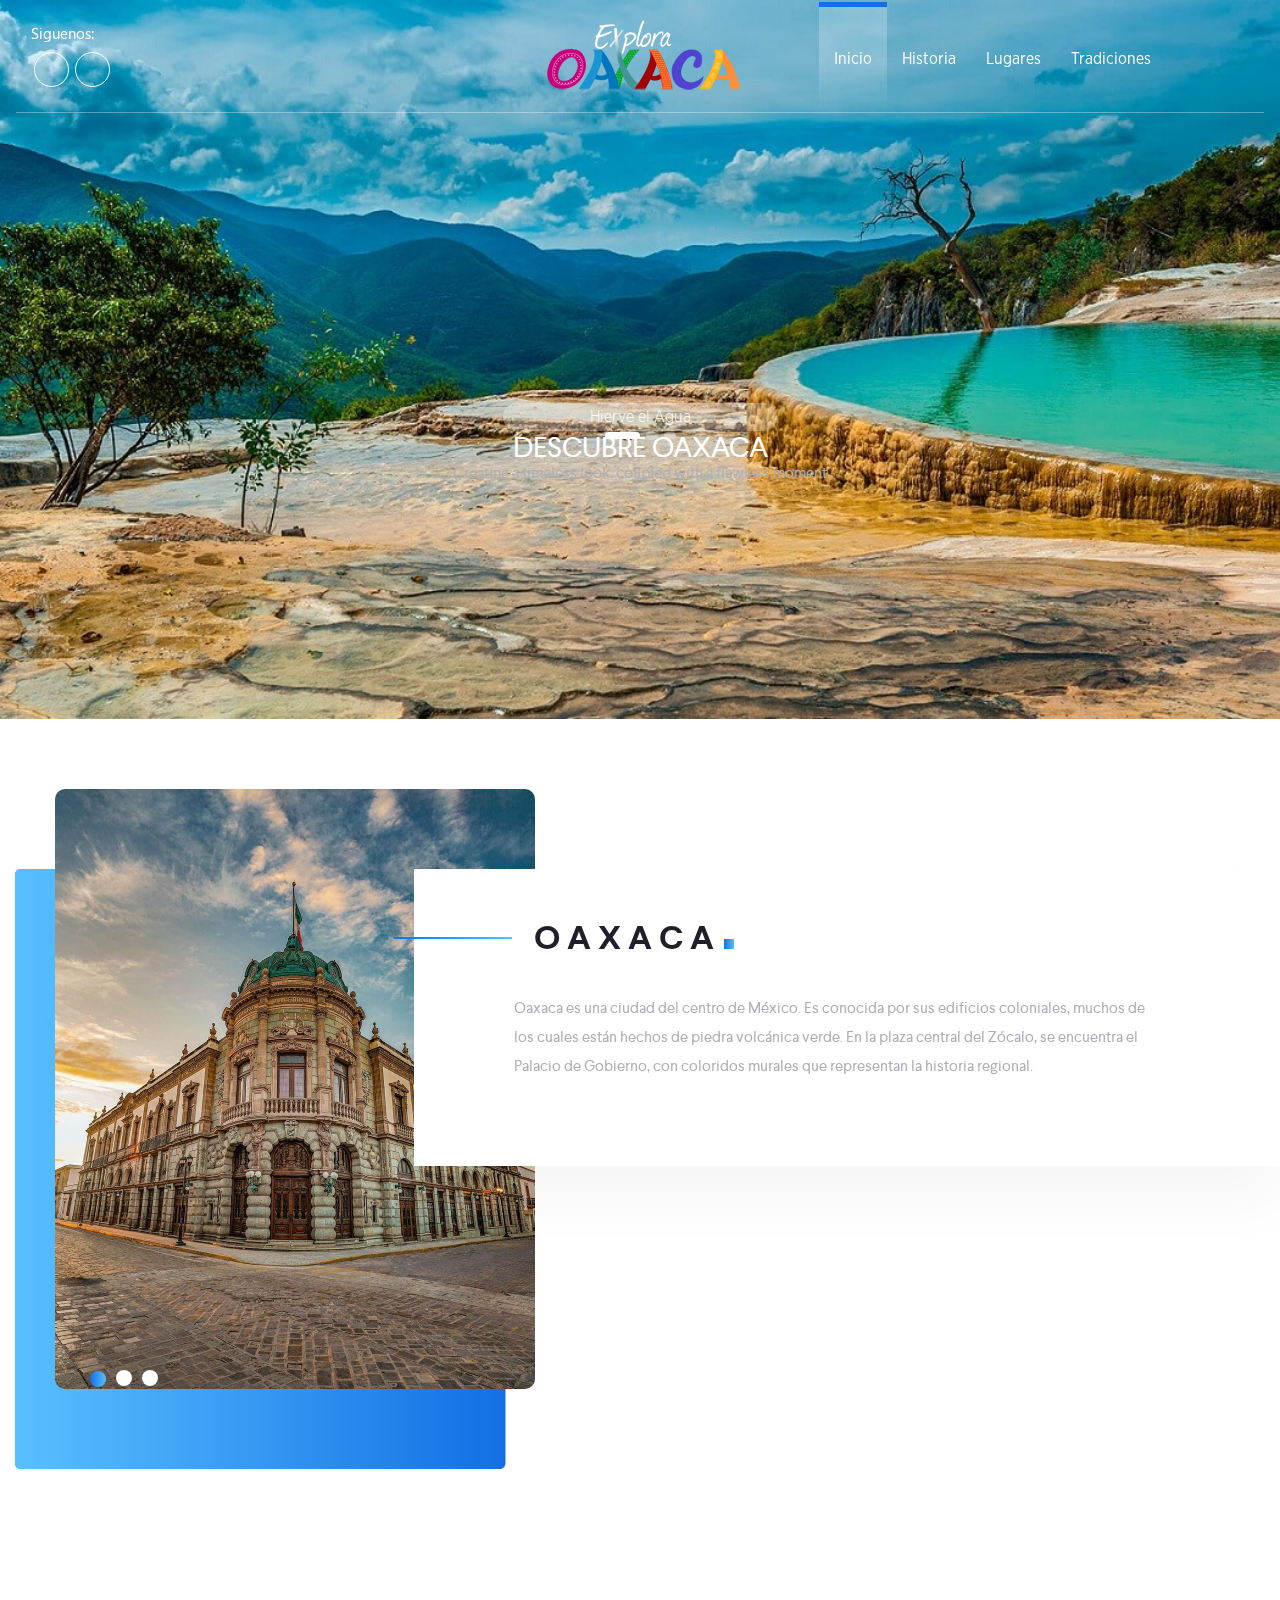
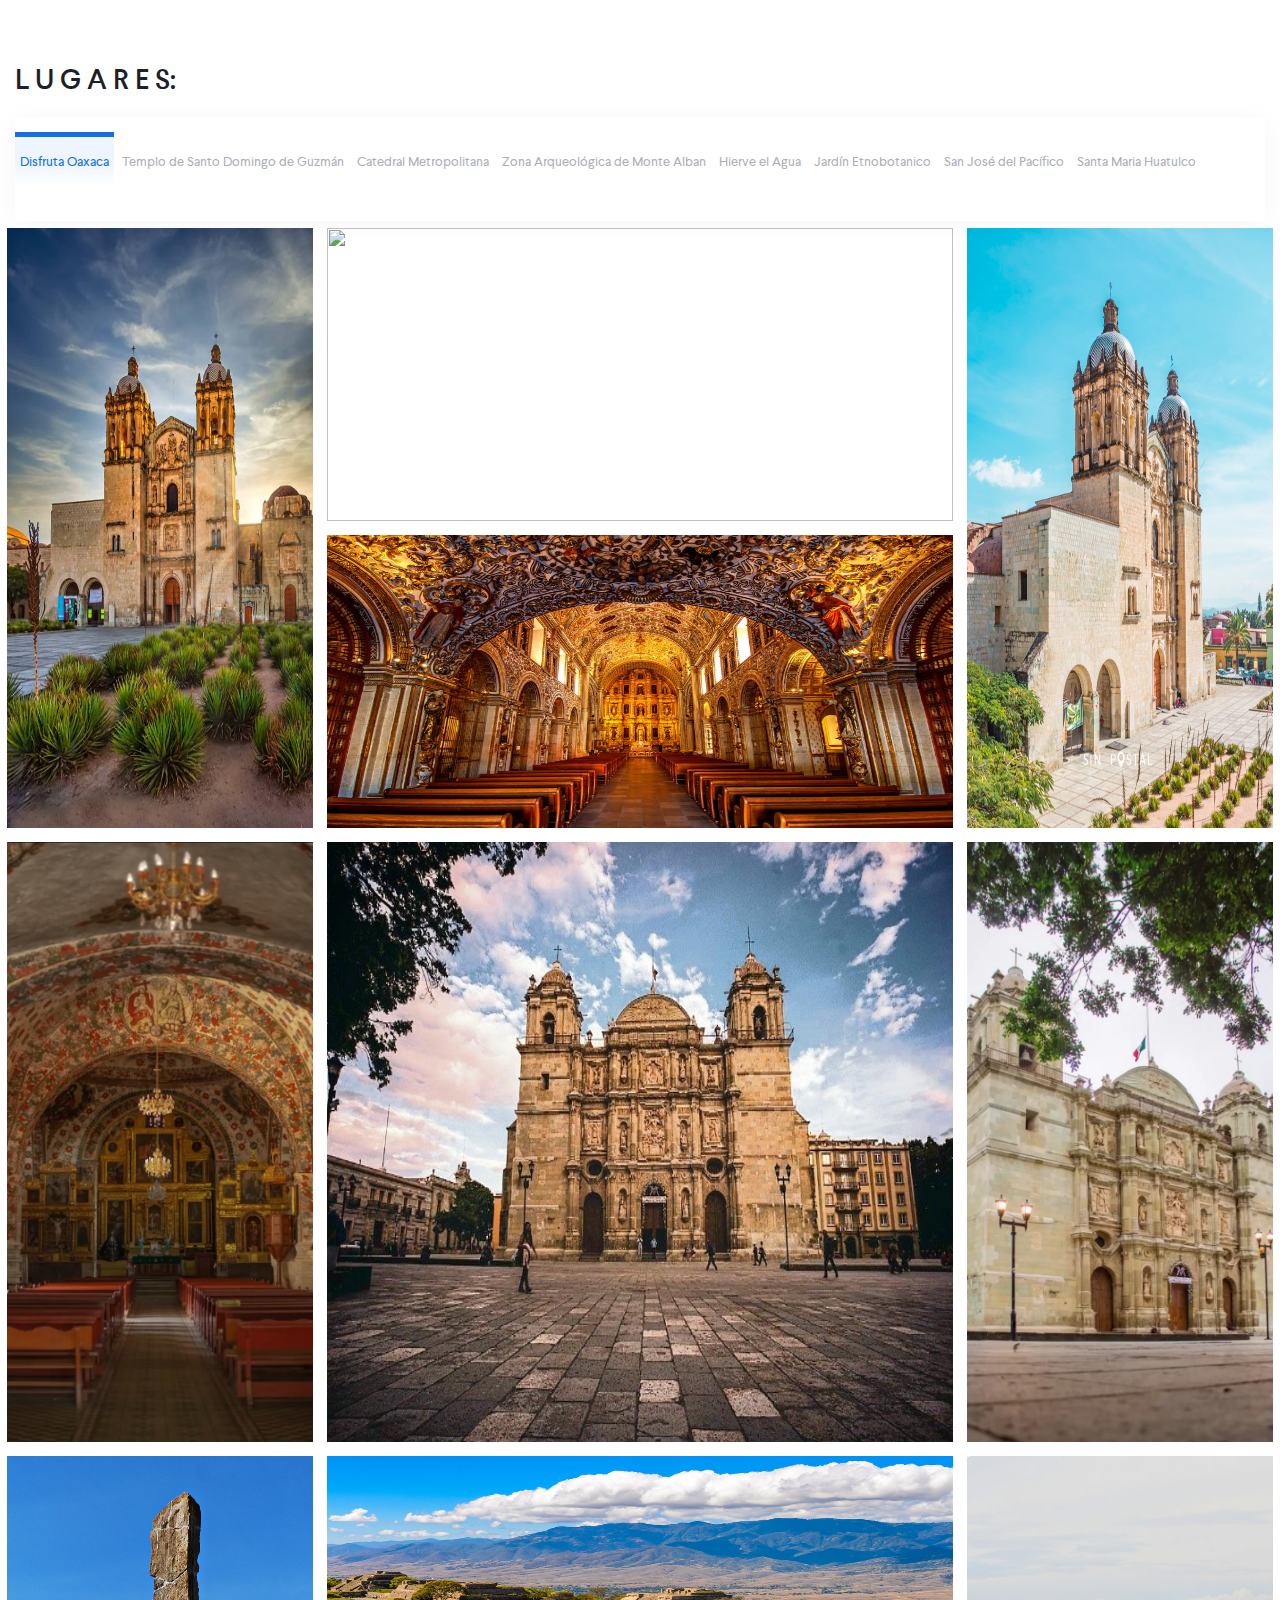
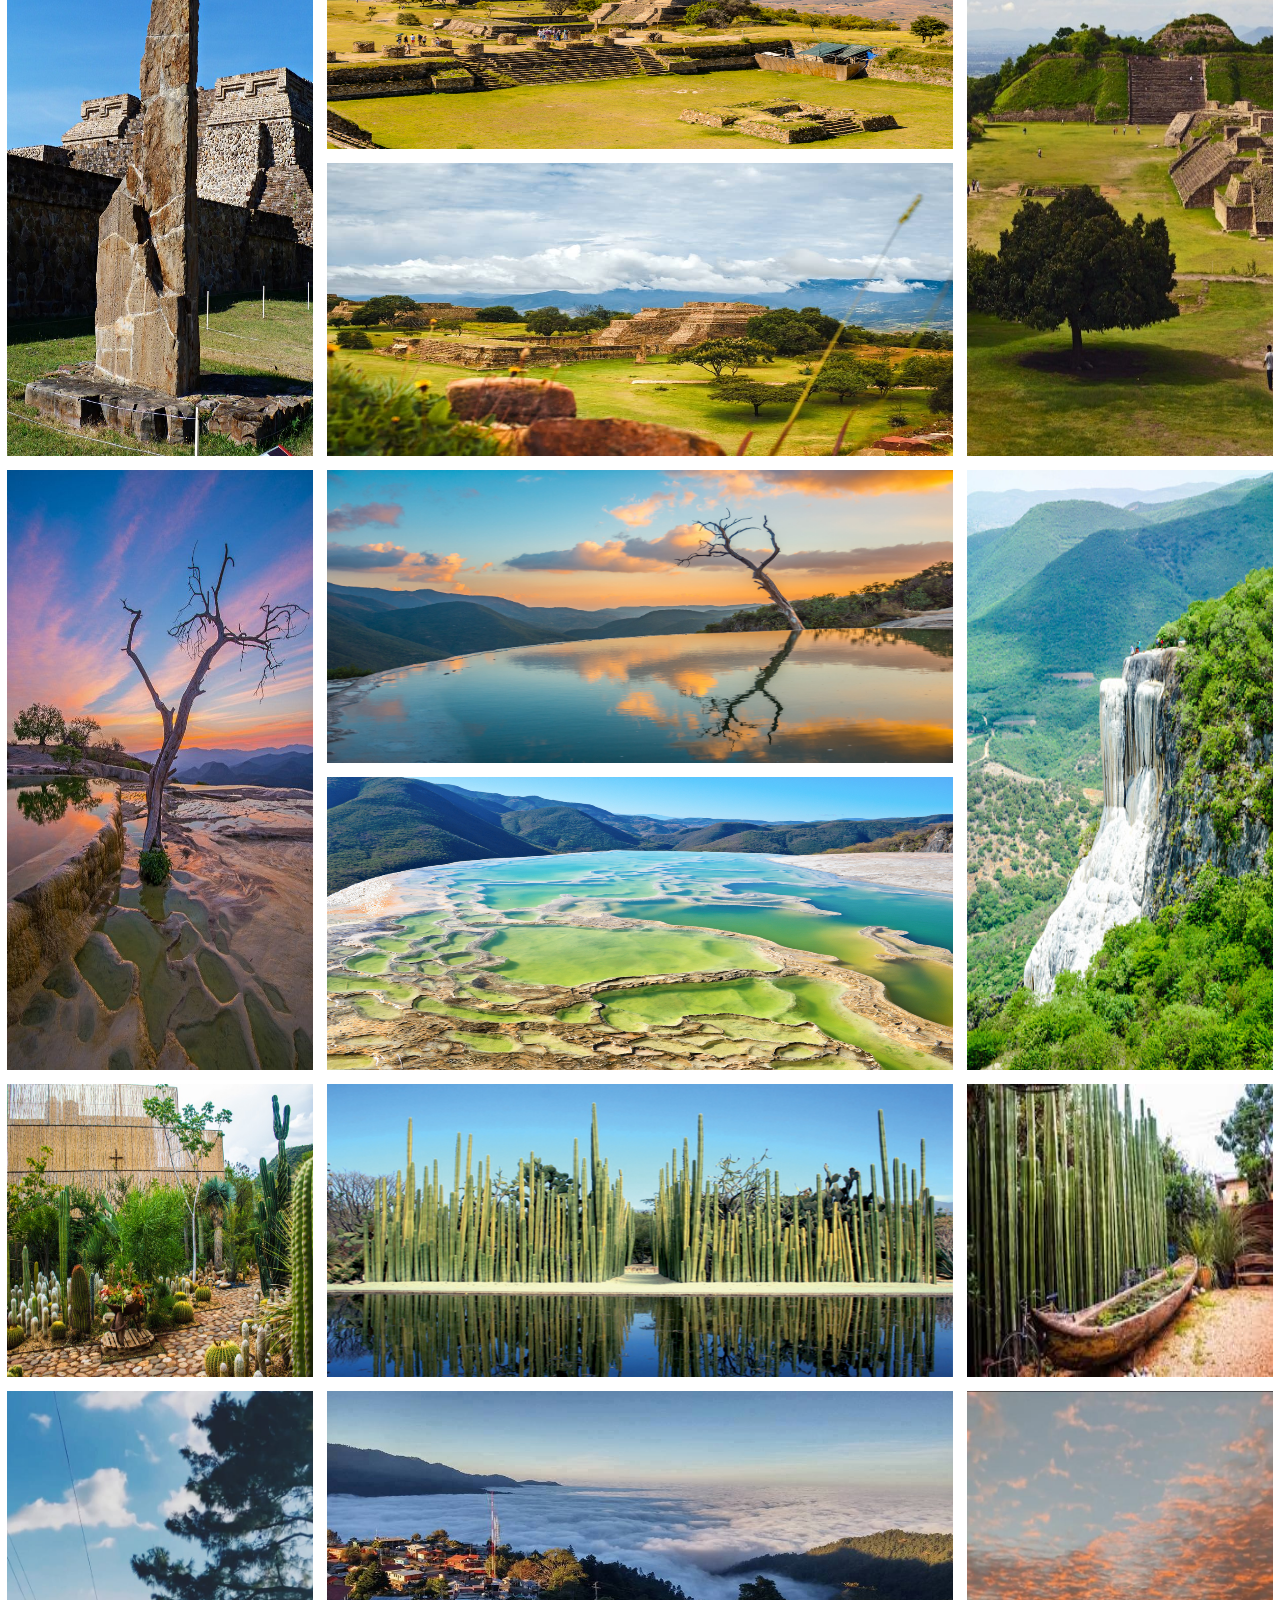
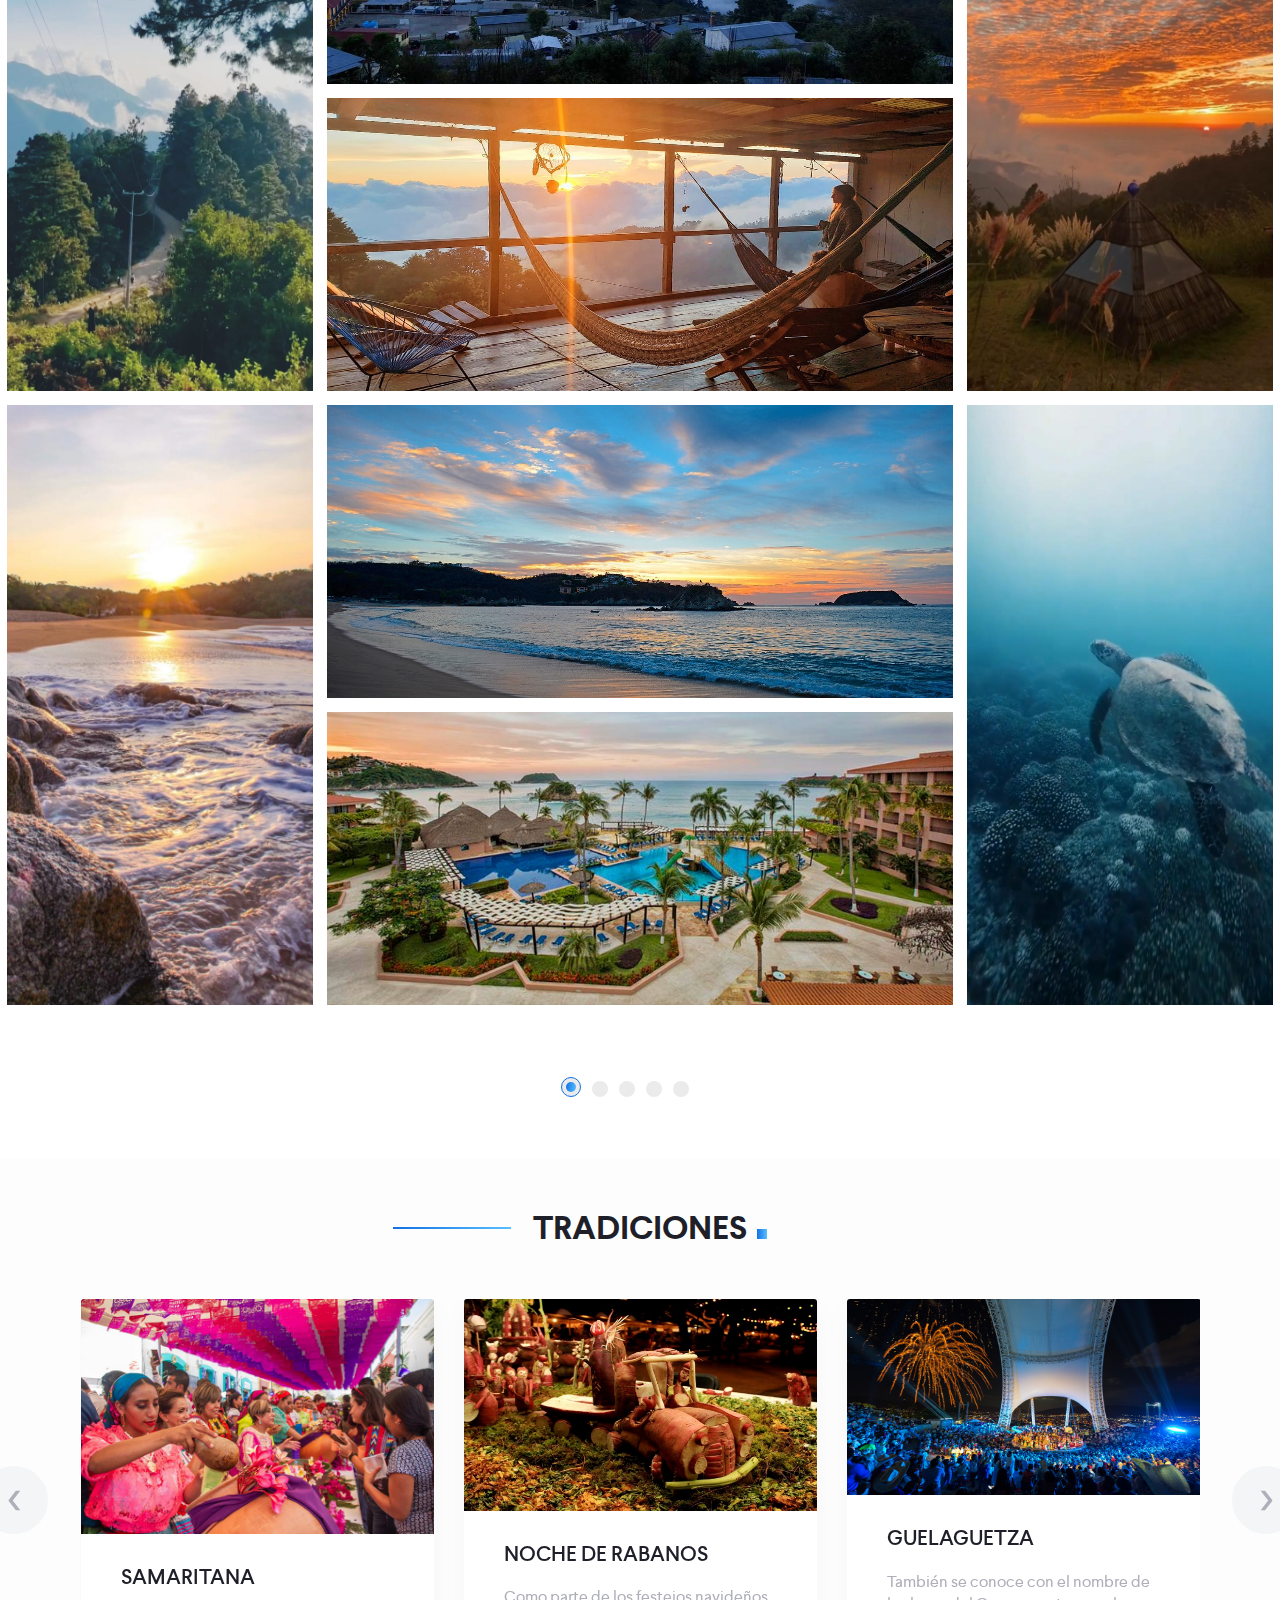
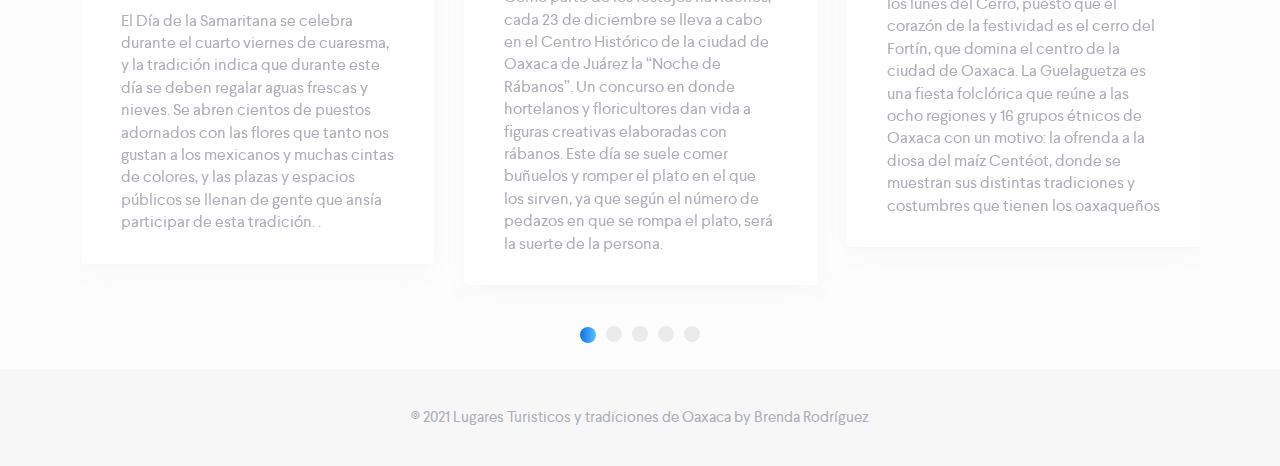
==== commit c5c5c45f: "Agregue el logo" ====
--- a/index.html
+++ b/index.html
@@ -74,7 +74,7 @@
                 <img class="d-block w-100 home-bg" alt="home-bg" src="images/Agua.jpg">
 
                 <div class="carousel-caption d-md-block">
-                    <p class="frst-hrd">CASCADAS PETRIFICADAS</p>
+                    <p class="frst-hrd">Hierve el Agua</p>
                     <h3>DESCUBRE OAXACA</h3>
                     <p>Creating a timeless look, coupled with a flawless moment</p>
 
@@ -84,8 +84,8 @@
                 <img class="d-block w-100 home-bg" alt="home-bg" src="images/Macedonio.jpg">
 
                 <div class="carousel-caption d-md-block">
-                    <p class="frst-hrd">Everyone is Photogenic</p>
-                    <h5>Ven a Oaxaca ¡Tienes que vivirlo!.</h5>
+                    <p class="frst-hrd">Teatro Madedonio Alcala </p>
+                    <h5>Ven a Oaxaca ¡Tienes que vivirlo!</h5>
                     <p>Creating a timeless look, coupled with a flawless moment</p>
 
                 </div>
@@ -94,8 +94,8 @@
                 <img class="d-block w-100 home-bg" alt="home-bg" src="images/Puente.jpeg">
 
                 <div class="carousel-caption d-md-block">
-                    <p class="frst-hrd">Everyone is Photogenic</p>
-                    <h5>Today’s SPECIAL MOMENTS.</h5>
+                    <p class="frst-hrd">Sierra Juarez - Puente Colgante</p>
+                    <h5>Para todo mal un viaje a Oaxca y un mezcal.</h5>
                     <p>Creating a timeless look, coupled with a flawless moment</p>
 
                 </div>
@@ -139,12 +139,13 @@
                     </div>
                 </div>
                 <div class="col-lg-8">
-                    <div class="about-us-content">
+                    <div class="about-us-content ">
                         <h2>O A X A C A</h2>
-                        <p>Oaxaca es una ciudad del centro de México. 
-                        Es conocida por sus edificios coloniales, muchos de los cuales están hechos de piedra volcánica verde. 
-                        En la plaza central del Zócalo, se encuentra el Palacio de Gobierno, con coloridos murales que representan la historia regional.</p>
-                        <a href="#" class="read-more">Read More</a>
+                        <p class="interlineado">Oaxaca es una ciudad del centro de México. 
+                        Es conocida por sus edificios coloniales, muchos
+                        de los cuales están hechos de piedra volcánica verde. 
+                        En la plaza central del Zócalo, se encuentra el Palacio
+                         de Gobierno, con coloridos murales que representan la historia regional.</p>
                     </div>
 
 
@@ -499,7 +500,10 @@
                                     cada 23 de diciembre se lleva a cabo en el Centro Histórico
                                     de la ciudad de Oaxaca de Juárez la “Noche de Rábanos”. 
                                     Un concurso en donde hortelanos y floricultores dan
-                                    vida a figuras creativas elaboradas con rábanos.</p>
+                                    vida a figuras creativas elaboradas con rábanos. Este día
+                                    se suele comer buñuelos y romper el plato en el que los
+                                     sirven, ya que según el número de pedazos en que se 
+                                     rompa el plato, será la suerte de la persona.</p>
                             </div>
                         </div>
                     </div>
@@ -507,9 +511,13 @@
                         <div class="card text-center"> <img class="card-img-top" src="images/Auditorio.jpg" alt="">
                             <div class="card-body text-left pr-0 pl-0">
                                 <h5>GUELAGUETZA </h5>
-                                <p class="card-text">La Guelaguetza es una fiesta folclórica que reúne a las
-                                     ocho regiones y 16 grupos étnicos de Oaxaca con un motivo:
-                                      la ofrenda a la diosa del maíz Centéot </p>
+                                <p class="card-text">También se conoce con el nombre de los lunes
+                                    del Cerro, puesto que el corazón de la festividad es el cerro
+                                    del Fortín, que domina el centro de la ciudad de Oaxaca.
+                                    La Guelaguetza es una fiesta folclórica que reúne a las
+                                    ocho regiones y 16 grupos étnicos de Oaxaca con un motivo:
+                                    la ofrenda a la diosa del maíz Centéot, donde se muestran sus 
+                                    distintas tradiciones y costumbres que tienen los oaxaqueños  </p>
                             </div>
                         </div>
                     </div>
@@ -518,11 +526,12 @@
                         <div class="card text-center"> <img class="card-img-top" src="images/Dia.jpg" alt="">
                             <div class="card-body text-left pr-0 pl-0">
                                 <h5>DIA DE MUERTOS</h5>
-                                <p class="card-text">El Día de Muertos en la visión indígena 
-                                    implica el retorno transitorio de las ánimas de los difuntos, 
-                                    quienes regresan a casa, al mundo de los vivos, para convivir 
-                                    con los familiares y para nutrirse de la esencia del alimento 
-                                    que se les ofrece en los altares puestos en su honor.</p>
+                                <p class="card-text">El Día de Muertos a celebración del día de los 
+                                    muertos comienza el 1 de noviembre y finaliza al día siguiente,
+                                    en la visión indígena implica el retorno transitorio de las ánimas  
+                                    de los difuntos, quienes regresan a casa, al mundo de los vivos, 
+                                    para convivir con los familiares y para nutrirse de la esencia del  
+                                    alimento que se les ofrece en los altares puestos en su honor.</p>
                             </div>
                         </div>
                     </div>
@@ -539,6 +548,19 @@
                             </div>
                         </div>
                     </div>
+                    <div>
+                        <div class="card text-center"> <img class="card-img-top" src="images/samaritana.jpeg" alt="">
+                            <div class="card-body text-left pr-0 pl-0">
+                                <h5>SAMARITANA </h5>
+                                <p class="card-text">El Día de la Samaritana se celebra durante el 
+                                    cuarto viernes de cuaresma, y la tradición indica que durante
+                                    este día se deben regalar aguas frescas y nieves. Se abren 
+                                    cientos de puestos adornados con las flores que tanto nos gustan
+                                    a los mexicanos y muchas cintas de colores, y las plazas y 
+                                    espacios públicos se llenan de gente que ansía participar de esta tradición. .</p>
+                            </div>
+                        </div>
+                    </div>
 
                 </div>
             </div>
@@ -548,7 +570,7 @@
     </footer>
     <div class="container-fluid copy">
         <div class="col-lg-12">
-            <p>&copy; 2021 Lugares y tradiciones de Oaxaca by Brenda Rodríguez </p>
+            <p>&copy; 2021 Lugares Turisticos y tradiciones de Oaxaca by Brenda Rodríguez </p>
         </div>
     </div>
 
--- a/css/style.css
+++ b/css/style.css
@@ -121,9 +121,10 @@
   text-align: center;
 }
 .header h5 + p {
-  font-family: "Gotham-Narrow-Book";
+  
   font-size: 20px;
   color: #ffffff;
+  font-family: "Larsseit-Medium";
 }
 .header ul.carousel-indicators {
   bottom: 280px;
@@ -413,6 +414,10 @@
   z-index: 5;
   padding: 50px 100px;
   padding-right: 120px;
+  line-height: 200%;
+}
+.interlineado{
+  line-height: 200%;
 }
 @media (max-width: 1199px) {
   .about-us-content {
@@ -467,7 +472,7 @@
 .fh5co-portfolio {
   padding-bottom: 0;
 }
-.fh5co-portfolio h3 {
+.fh5co-portfolio h3  {
   font-family: "Larsseit-Medium";
   color: #1e1f29;
   text-transform: uppercase;
@@ -923,3 +928,4 @@
   right: 0;
   min-height: 1027px;
 }
+
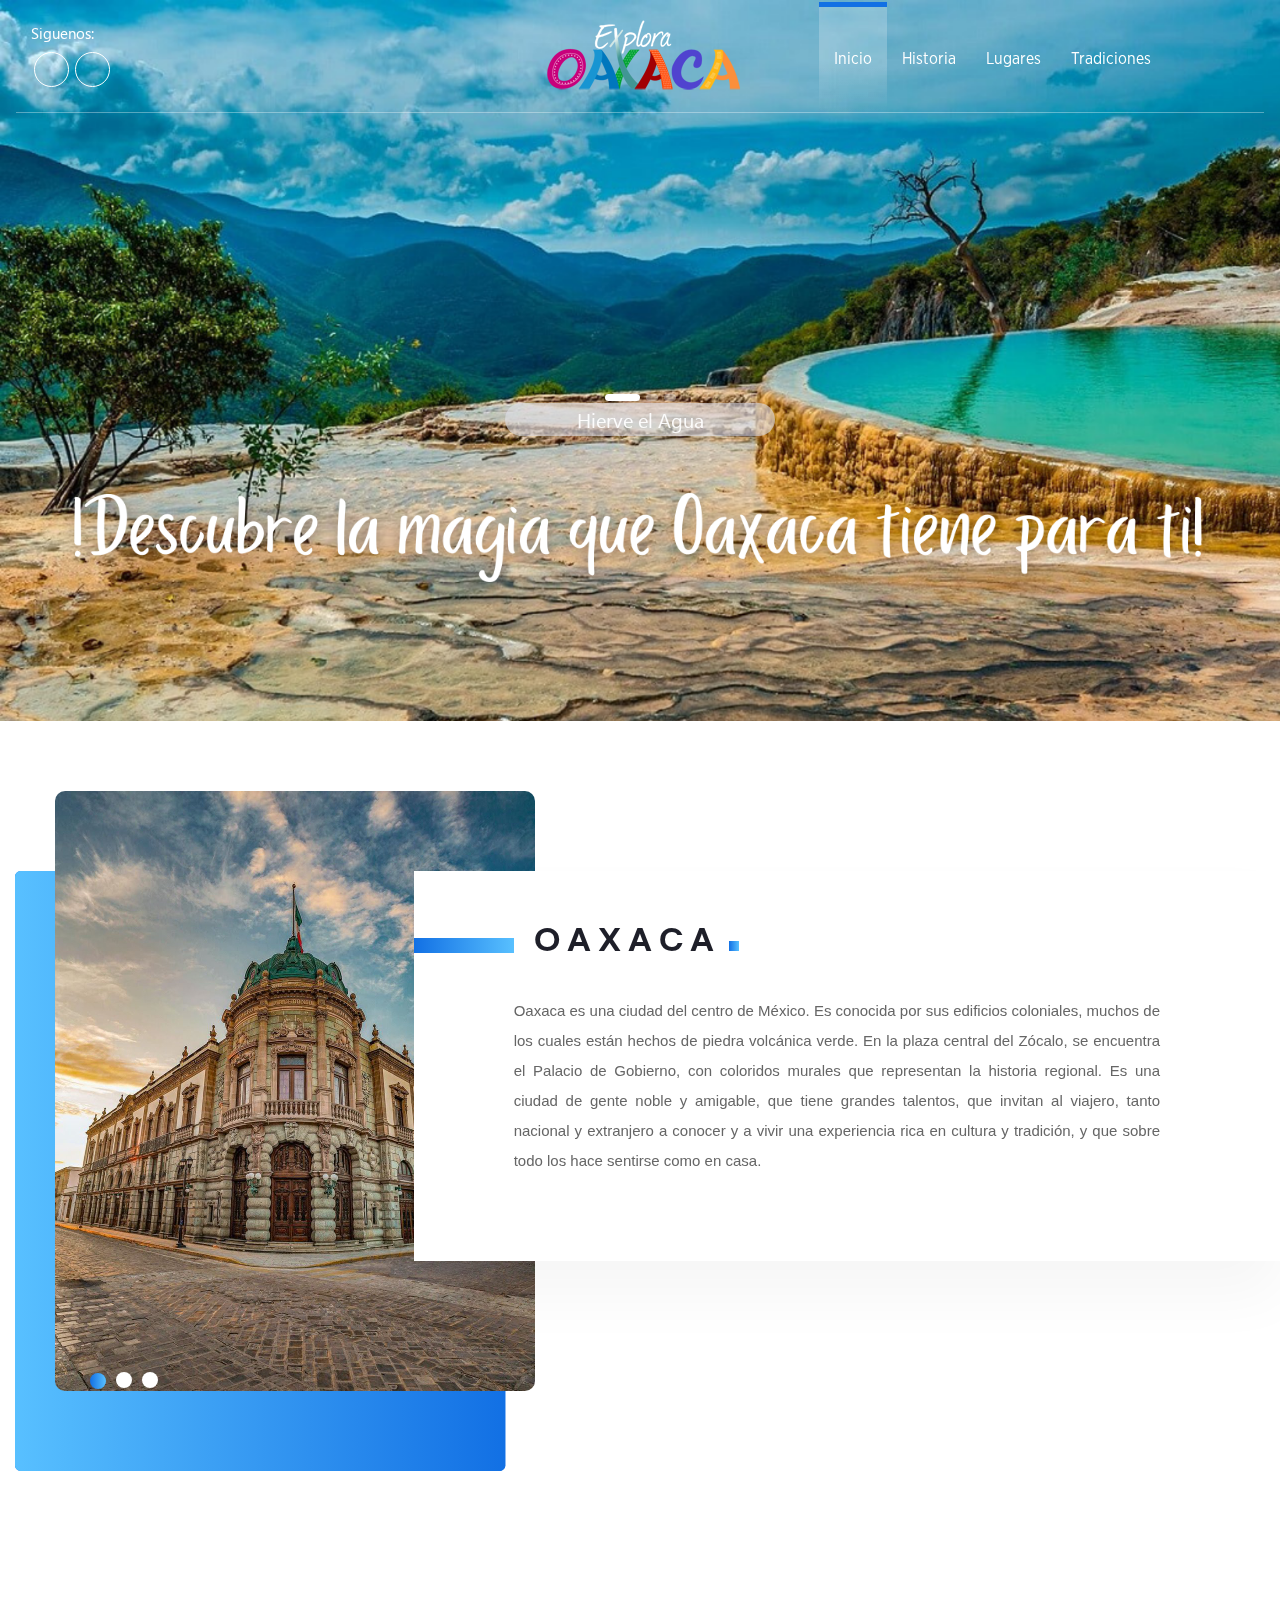
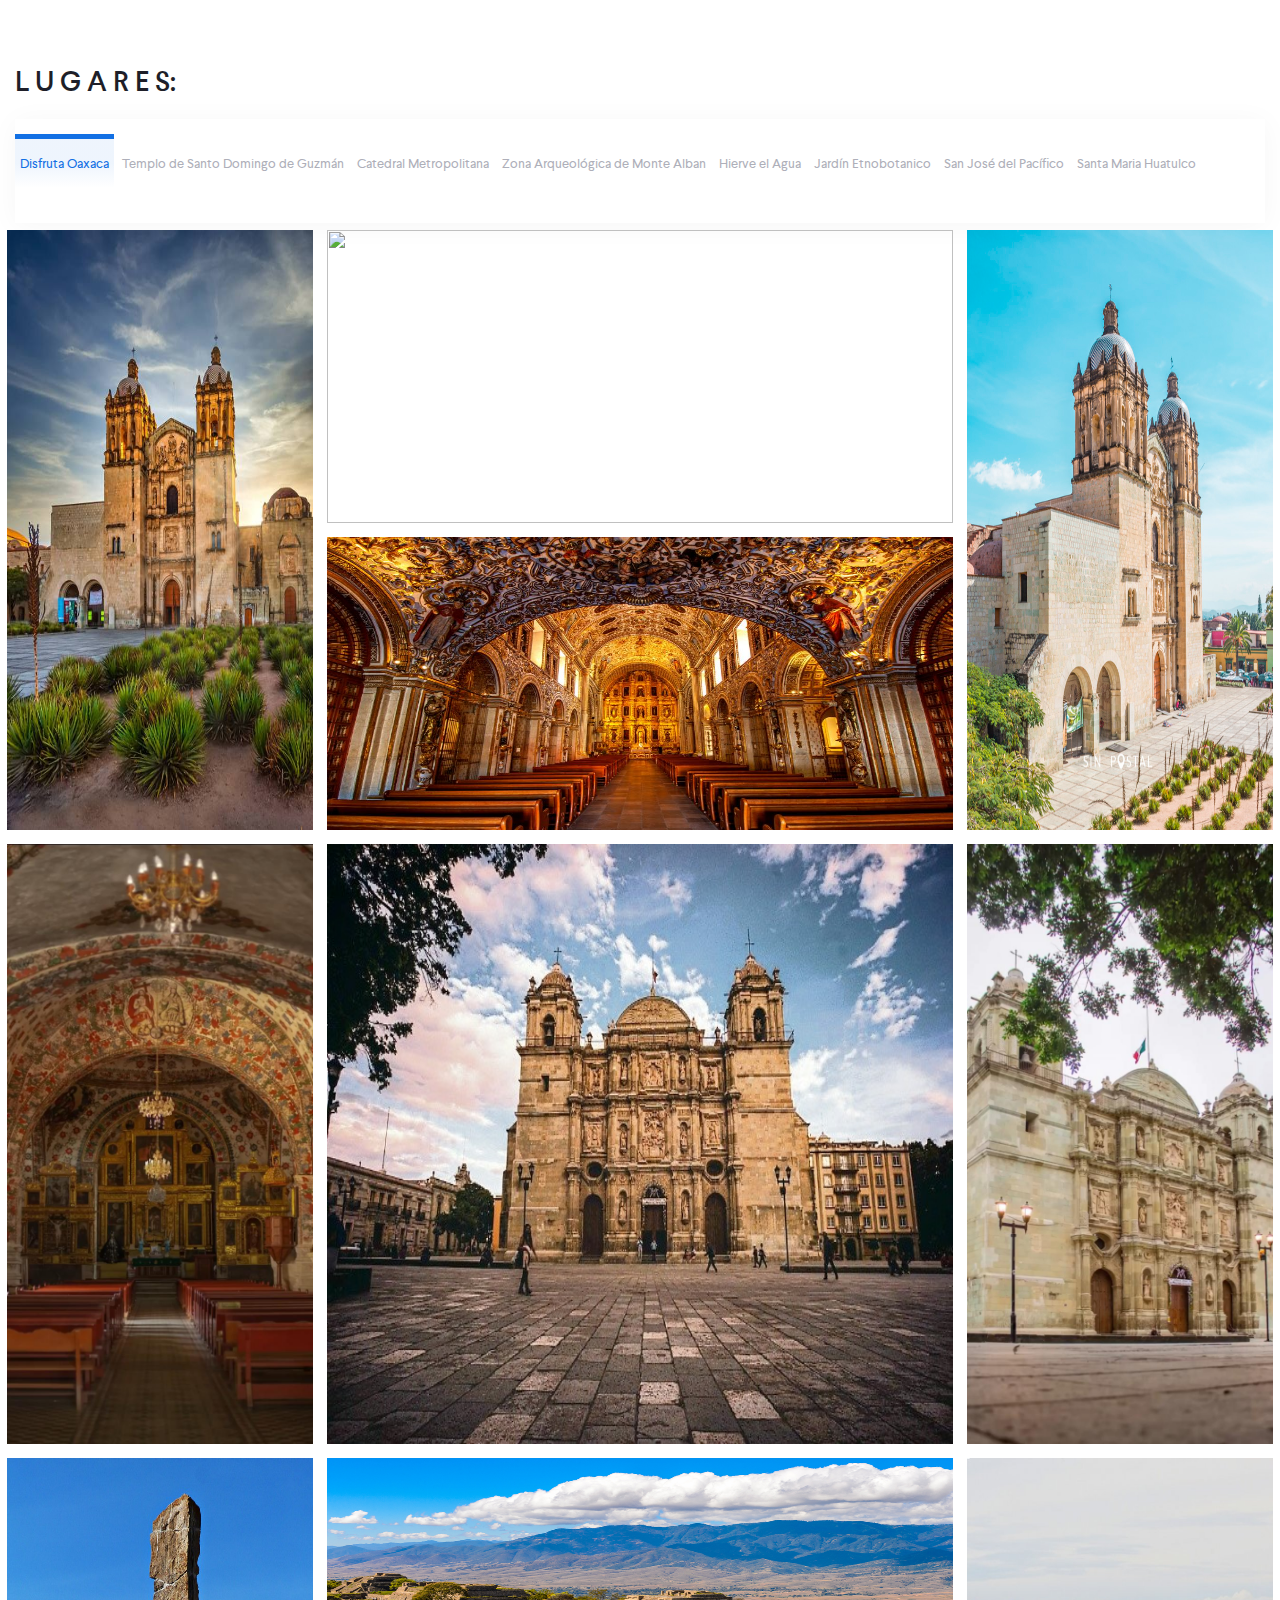
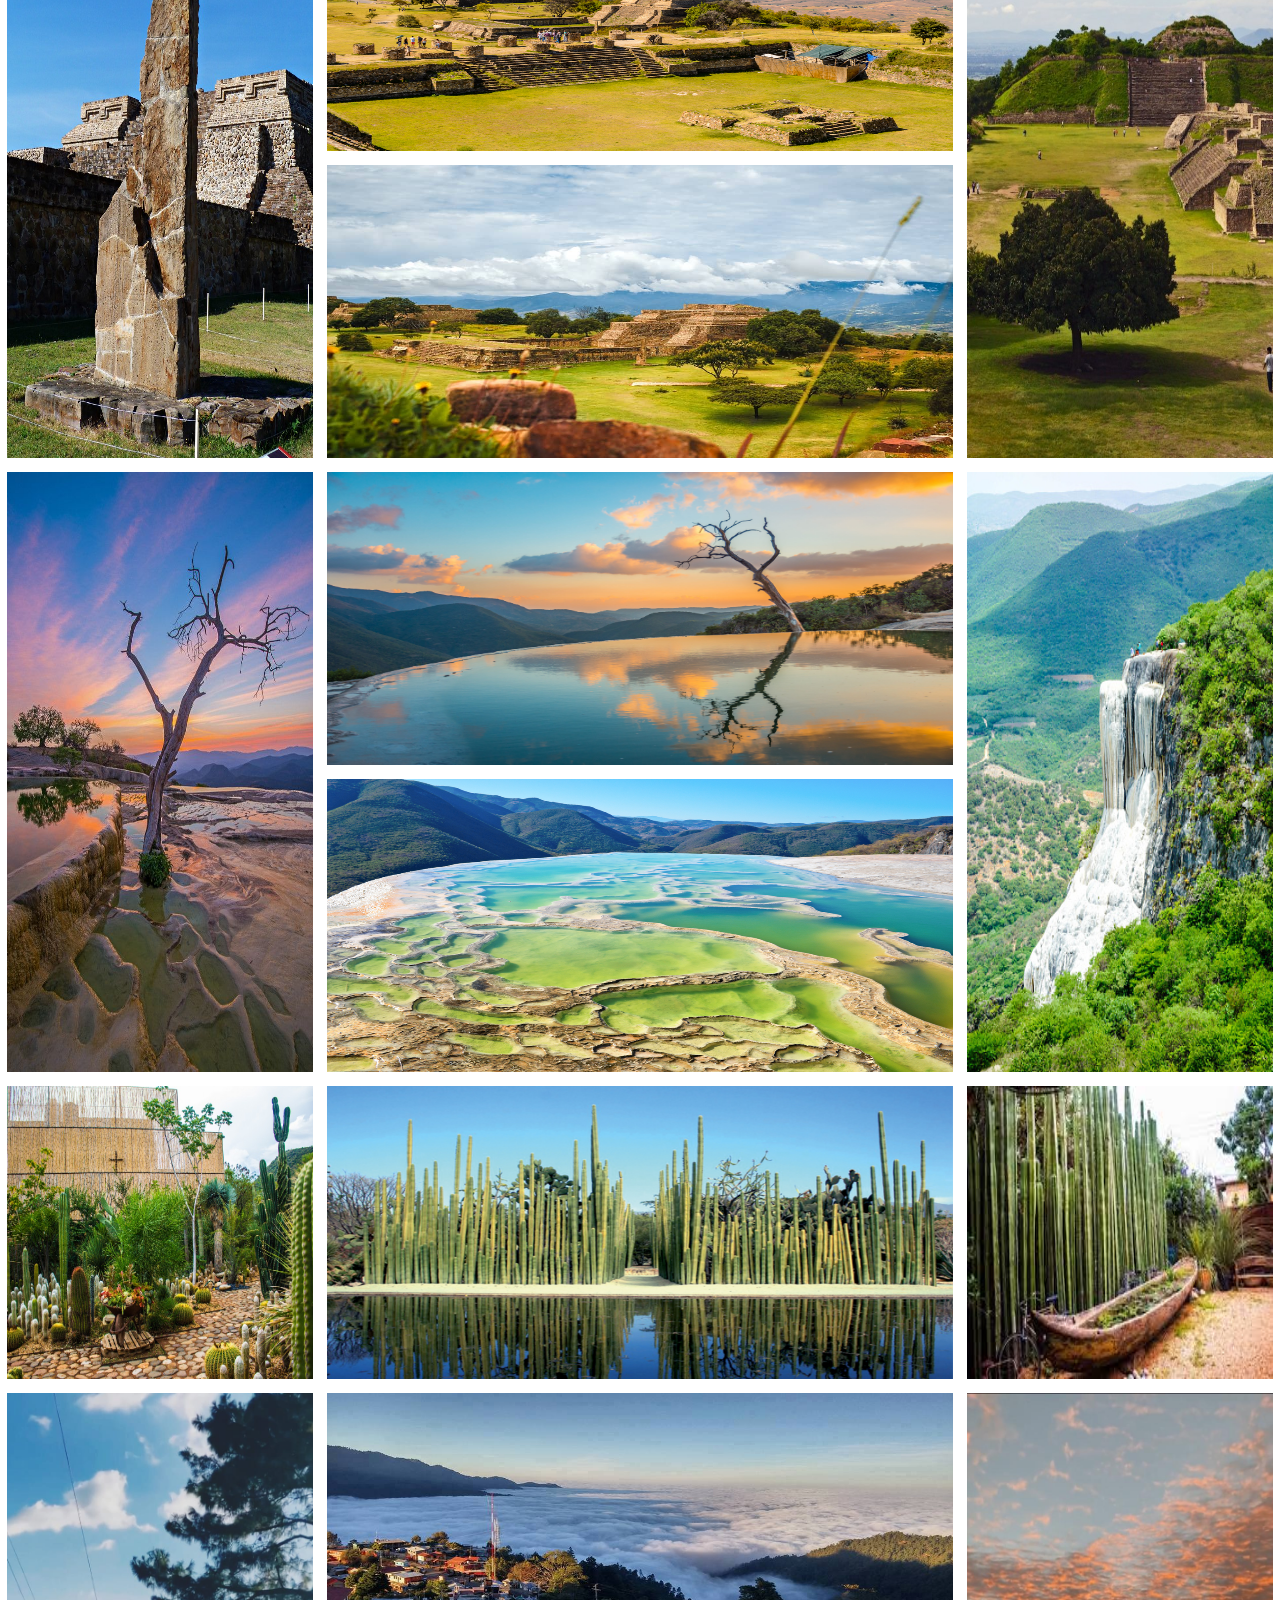
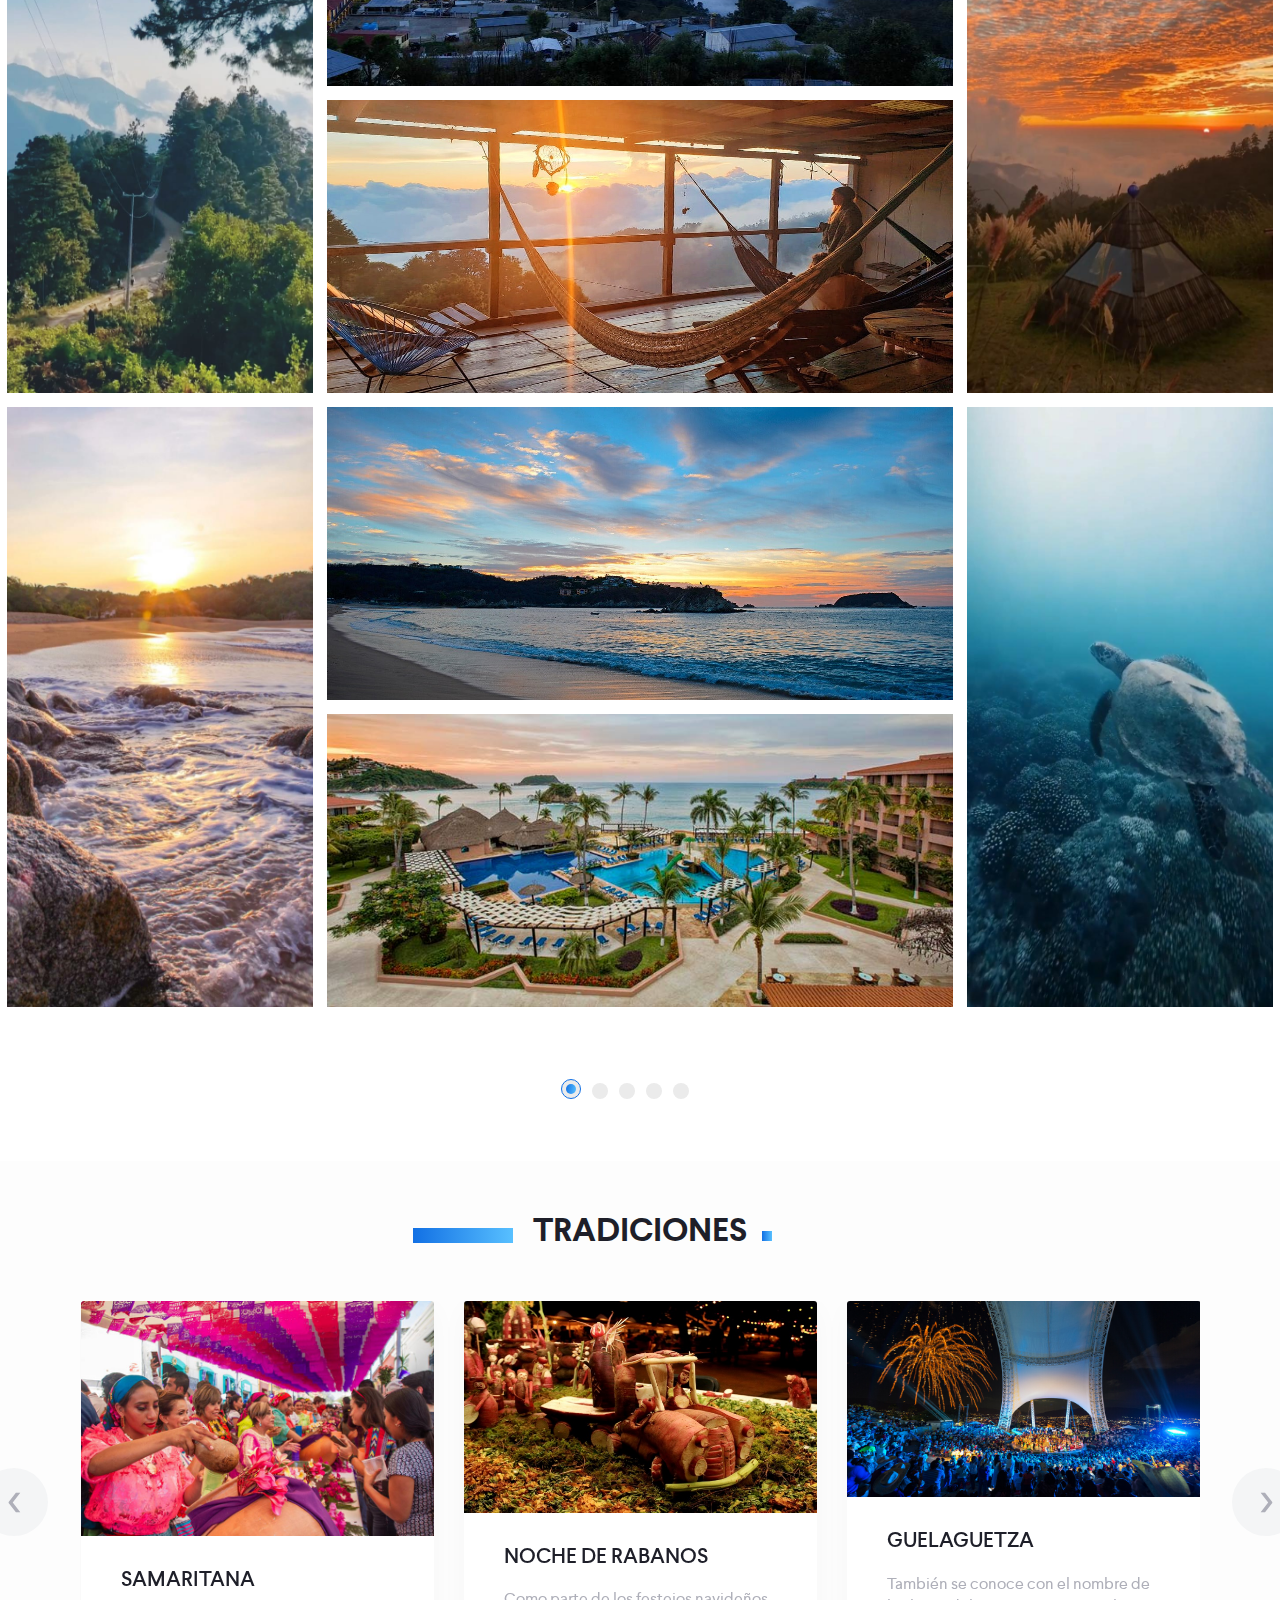
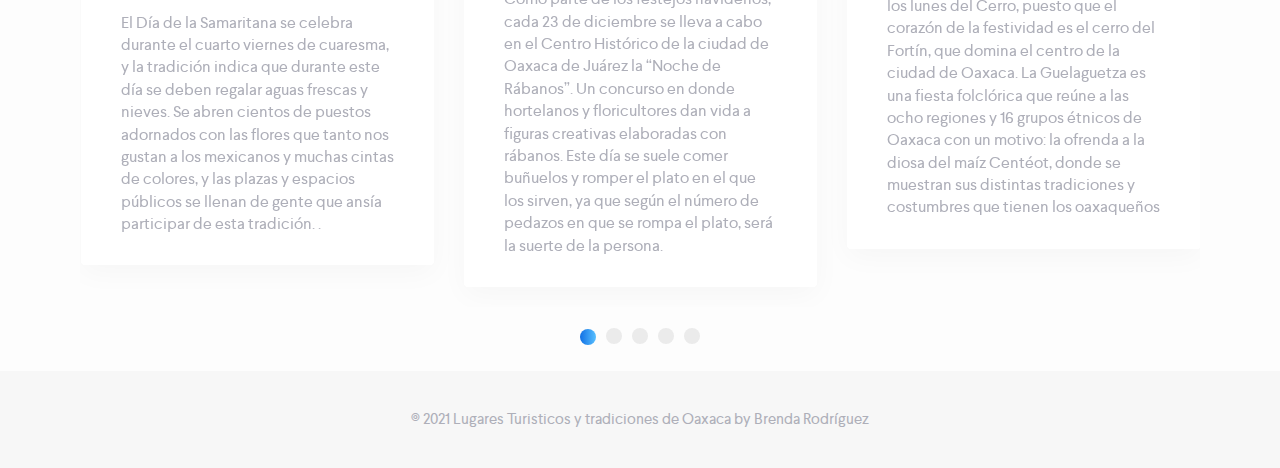
==== commit b07cef37: "Cambio de estilos e imagenes" ====
--- a/index.html
+++ b/index.html
@@ -71,13 +71,10 @@
         <div class="carousel-inner">
             <div class="carousel-item active">
 
-                <img class="d-block w-100 home-bg" alt="home-bg" src="images/Agua.jpg">
+                <img class="d-block w-100 home-bg" alt="home-bg" src="images/banner.png">
 
                 <div class="carousel-caption d-md-block">
                     <p class="frst-hrd">Hierve el Agua</p>
-                    <h3>DESCUBRE OAXACA</h3>
-                    <p>Creating a timeless look, coupled with a flawless moment</p>
-
                 </div>
             </div>
             <div class="carousel-item">
@@ -86,7 +83,6 @@
                 <div class="carousel-caption d-md-block">
                     <p class="frst-hrd">Teatro Madedonio Alcala </p>
                     <h5>Ven a Oaxaca ¡Tienes que vivirlo!</h5>
-                    <p>Creating a timeless look, coupled with a flawless moment</p>
 
                 </div>
             </div>
@@ -94,18 +90,18 @@
                 <img class="d-block w-100 home-bg" alt="home-bg" src="images/Puente.jpeg">
 
                 <div class="carousel-caption d-md-block">
-                    <p class="frst-hrd">Sierra Juarez - Puente Colgante</p>
-                    <h5>Para todo mal un viaje a Oaxca y un mezcal.</h5>
-                    <p>Creating a timeless look, coupled with a flawless moment</p>
-
-                </div>
-            </div>
+                    <p class="frst-hrd">Sierra Juarez </p>
+                    <h5>Para todo mal un viaje a Oaxca y un mezcal</h5>
+
+                </div>
+            </div>
+            <ul class="carousel-indicators">
+                <li class="active" data-target="#fh5co-hero-carousel" data-slide-to="0" aria-current="location"></li>
+                <li data-target="#fh5co-hero-carousel" data-slide-to="1"></li>
+                <li data-target="#fh5co-hero-carousel" data-slide-to="2"></li>
+            </ul>
         </div>
-        <ul class="carousel-indicators">
-            <li class="active" data-target="#fh5co-hero-carousel" data-slide-to="0" aria-current="location"></li>
-            <li data-target="#fh5co-hero-carousel" data-slide-to="1"></li>
-            <li data-target="#fh5co-hero-carousel" data-slide-to="2"></li>
-        </ul>
+      
     </div>
     <div class="container-fluid fh5co-about-us" id="about-us">
         <div class="container">
@@ -145,7 +141,12 @@
                         Es conocida por sus edificios coloniales, muchos
                         de los cuales están hechos de piedra volcánica verde. 
                         En la plaza central del Zócalo, se encuentra el Palacio
-                         de Gobierno, con coloridos murales que representan la historia regional.</p>
+                         de Gobierno, con coloridos murales que representan la historia regional.
+                         Es una ciudad de gente noble y amigable, que tiene grandes talentos, que
+                          invitan al viajero, tanto nacional y extranjero a conocer y a vivir una 
+                          experiencia rica en cultura y tradición, y que sobre todo los hace sentirse
+                           como en casa.
+                        </p>
                     </div>
 
 
@@ -188,7 +189,7 @@
                         <div class="card-img-overlay">
                             <div class="top-buttons clearfix">
                                 <a href="#"><span class="img-icon"><img src="images/share.png"
-                                            alt="share icon" /></span> <span class="txt">Share Now</span></a>
+                                            alt="share icon" /></span> <span class="txt">Compartir</span></a>
 
                                 <a href="#"><span class="img-icon"><img src="images/heart.png"
                                             alt="share icon" /></span> <span class="txt">190+ Likes</span></a>
@@ -201,7 +202,7 @@
                         <div class="card-img-overlay">
                             <div class="top-buttons clearfix">
                                 <a href="#"><span class="img-icon"><img src="images/share.png"
-                                            alt="share icon" /></span> <span class="txt">Share Now</span></a>
+                                            alt="share icon" /></span> <span class="txt">Compartir</span></a>
 
                                 <a href="#"><span class="img-icon"><img src="images/heart.png"
                                             alt="share icon" /></span> <span class="txt">190+ Likes</span></a>
@@ -215,7 +216,7 @@
                         <div class="card-img-overlay">
                             <div class="top-buttons clearfix">
                                 <a href="#"><span class="img-icon"><img src="images/share.png"
-                                            alt="share icon" /></span> <span class="txt">Share Now</span></a>
+                                            alt="share icon" /></span> <span class="txt">Commpartir</span></a>
 
                                 <a href="#"><span class="img-icon"><img src="images/heart.png"
                                             alt="share icon" /></span> <span class="txt">190+ Likes</span></a>
@@ -227,7 +228,7 @@
                         <div class="card-img-overlay">
                             <div class="top-buttons clearfix">
                                 <a href="#"><span class="img-icon"><img src="images/share.png"
-                                            alt="share icon" /></span> <span class="txt">Share Now</span></a>
+                                            alt="share icon" /></span> <span class="txt">Compartir</span></a>
 
                                 <a href="#"><span class="img-icon"><img src="images/heart.png"
                                             alt="share icon" /></span> <span class="txt">190+ Likes</span></a>
@@ -239,7 +240,7 @@
                         <div class="card-img-overlay">
                             <div class="top-buttons clearfix">
                                 <a href="#"><span class="img-icon"><img src="images/share.png"
-                                            alt="share icon" /></span> <span class="txt">Share Now</span></a>
+                                            alt="share icon" /></span> <span class="txt">Compartir</span></a>
 
                                 <a href="#"><span class="img-icon"><img src="images/heart.png"
                                             alt="share icon" /></span> <span class="txt">190+ Likes</span></a>
@@ -252,7 +253,7 @@
                         <div class="card-img-overlay">
                             <div class="top-buttons clearfix">
                                 <a href="#"><span class="img-icon"><img src="images/share.png"
-                                            alt="share icon" /></span> <span class="txt">Share Now</span></a>
+                                            alt="share icon" /></span> <span class="txt">Compartir</span></a>
 
                                 <a href="#"><span class="img-icon"><img src="images/heart.png"
                                             alt="share icon" /></span> <span class="txt">190+ Likes</span></a>
@@ -266,7 +267,7 @@
                         <div class="card-img-overlay">
                             <div class="top-buttons clearfix">
                                 <a href="#"><span class="img-icon"><img src="images/share.png"
-                                            alt="share icon" /></span> <span class="txt">Share Now</span></a>
+                                            alt="share icon" /></span> <span class="txt">Compartir</span></a>
 
                                 <a href="#"><span class="img-icon"><img src="images/heart.png"
                                             alt="share icon" /></span> <span class="txt">190+ Likes</span></a>
@@ -278,7 +279,7 @@
                         <div class="card-img-overlay">
                             <div class="top-buttons clearfix">
                                 <a href="#"><span class="img-icon"><img src="images/share.png"
-                                            alt="share icon" /></span> <span class="txt">Share Now</span></a>
+                                            alt="share icon" /></span> <span class="txt">Compartir</span></a>
 
                                 <a href="#"><span class="img-icon"><img src="images/heart.png"
                                             alt="share icon" /></span> <span class="txt">190+ Likes</span></a>
@@ -291,7 +292,7 @@
                         <div class="card-img-overlay">
                             <div class="top-buttons clearfix">
                                 <a href="#"><span class="img-icon"><img src="images/share.png"
-                                            alt="share icon" /></span> <span class="txt">Share Now</span></a>
+                                            alt="share icon" /></span> <span class="txt">Compartir</span></a>
 
                                 <a href="#"><span class="img-icon"><img src="images/heart.png"
                                             alt="share icon" /></span> <span class="txt">190+ Likes</span></a>
@@ -305,7 +306,7 @@
                         <div class="card-img-overlay">
                             <div class="top-buttons clearfix">
                                 <a href="#"><span class="img-icon"><img src="images/share.png"
-                                            alt="share icon" /></span> <span class="txt">Share Now</span></a>
+                                            alt="share icon" /></span> <span class="txt">Compartir</span></a>
 
                                 <a href="#"><span class="img-icon"><img src="images/heart.png"
                                             alt="share icon" /></span> <span class="txt">190+ Likes</span></a>
@@ -317,7 +318,7 @@
                         <div class="card-img-overlay">
                             <div class="top-buttons clearfix">
                                 <a href="#"><span class="img-icon"><img src="images/share.png"
-                                            alt="share icon" /></span> <span class="txt">Share Now</span></a>
+                                            alt="share icon" /></span> <span class="txt">Compartir</span></a>
 
                                 <a href="#"><span class="img-icon"><img src="images/heart.png"
                                             alt="share icon" /></span> <span class="txt">190+ Likes</span></a>
@@ -457,7 +458,7 @@
                                 </div>
                             </div>
                         </div>
-                        <div class="gallary center-img building">
+                        <div class="gallary center-img huatulco">
                             <img src="images/Huatulco4.jpg" class="half-height" alt="">
                             <div class="card-img-overlay">
                                 <div class="top-buttons clearfix">
--- a/css/style.css
+++ b/css/style.css
@@ -103,21 +103,21 @@
   top: 383px;
 }
 .header .frst-hrd {
-  font-family: "Gotham-Narrow-Light";
-  background-color: rgba(255, 255, 255, 0.29);
-  border-radius: 20px;
-  max-width: 274px;
+  font-family: "segoeui";
+  background-color: rgba(223, 223, 231, 0.623);
+  border-radius: 30px;
+  max-width: 270px;
   margin: 0 auto;
   padding: 5px;
-  font-size: 16px;
-  color: #ffffff;
+  font-size: 20px;
+  color: #ffffffee;
 }
 .header h5 {
-  font-size: 70px;
+  font-size: 56px;
   font-family: "Larsseit-Bold";
   text-transform: uppercase;
   max-width: 600px;
-  margin: 10px auto;
+  margin: 5px auto;
   text-align: center;
 }
 .header h5 + p {
@@ -127,9 +127,10 @@
   font-family: "Larsseit-Medium";
 }
 .header ul.carousel-indicators {
-  bottom: 280px;
+  bottom: 320px;
   position: absolute;
   z-index: 55;
+  
 }
 .header ul.carousel-indicators li {
   background-color: rgba(255, 255, 255, 0.349);
@@ -320,10 +321,10 @@
 h2::before {
   position: absolute;
   content: "";
-  width: 118px;
-  height: 2px;
-  margin-top: 18px;
-  margin-left: -140px;
+  width: 100px;
+  height: 15px;
+  margin-top: 17px;
+  margin-left: -120px;
 }
 h2::after {
   position: absolute;
@@ -331,7 +332,7 @@
   height: 10px;
   width: 10px;
   margin-top: 20px;
-  margin-left: 10px;
+  margin-left: 15px;
 }
 
 p {
@@ -417,7 +418,11 @@
   line-height: 200%;
 }
 .interlineado{
+  font-size: 15px;
   line-height: 200%;
+  font-family: 'Lucida Sans', 'Lucida Sans Regular', 'Lucida Grande', 'Lucida Sans Unicode', Verdana, sans-serif;
+color: #666666;
+text-align: justify;
 }
 @media (max-width: 1199px) {
   .about-us-content {
